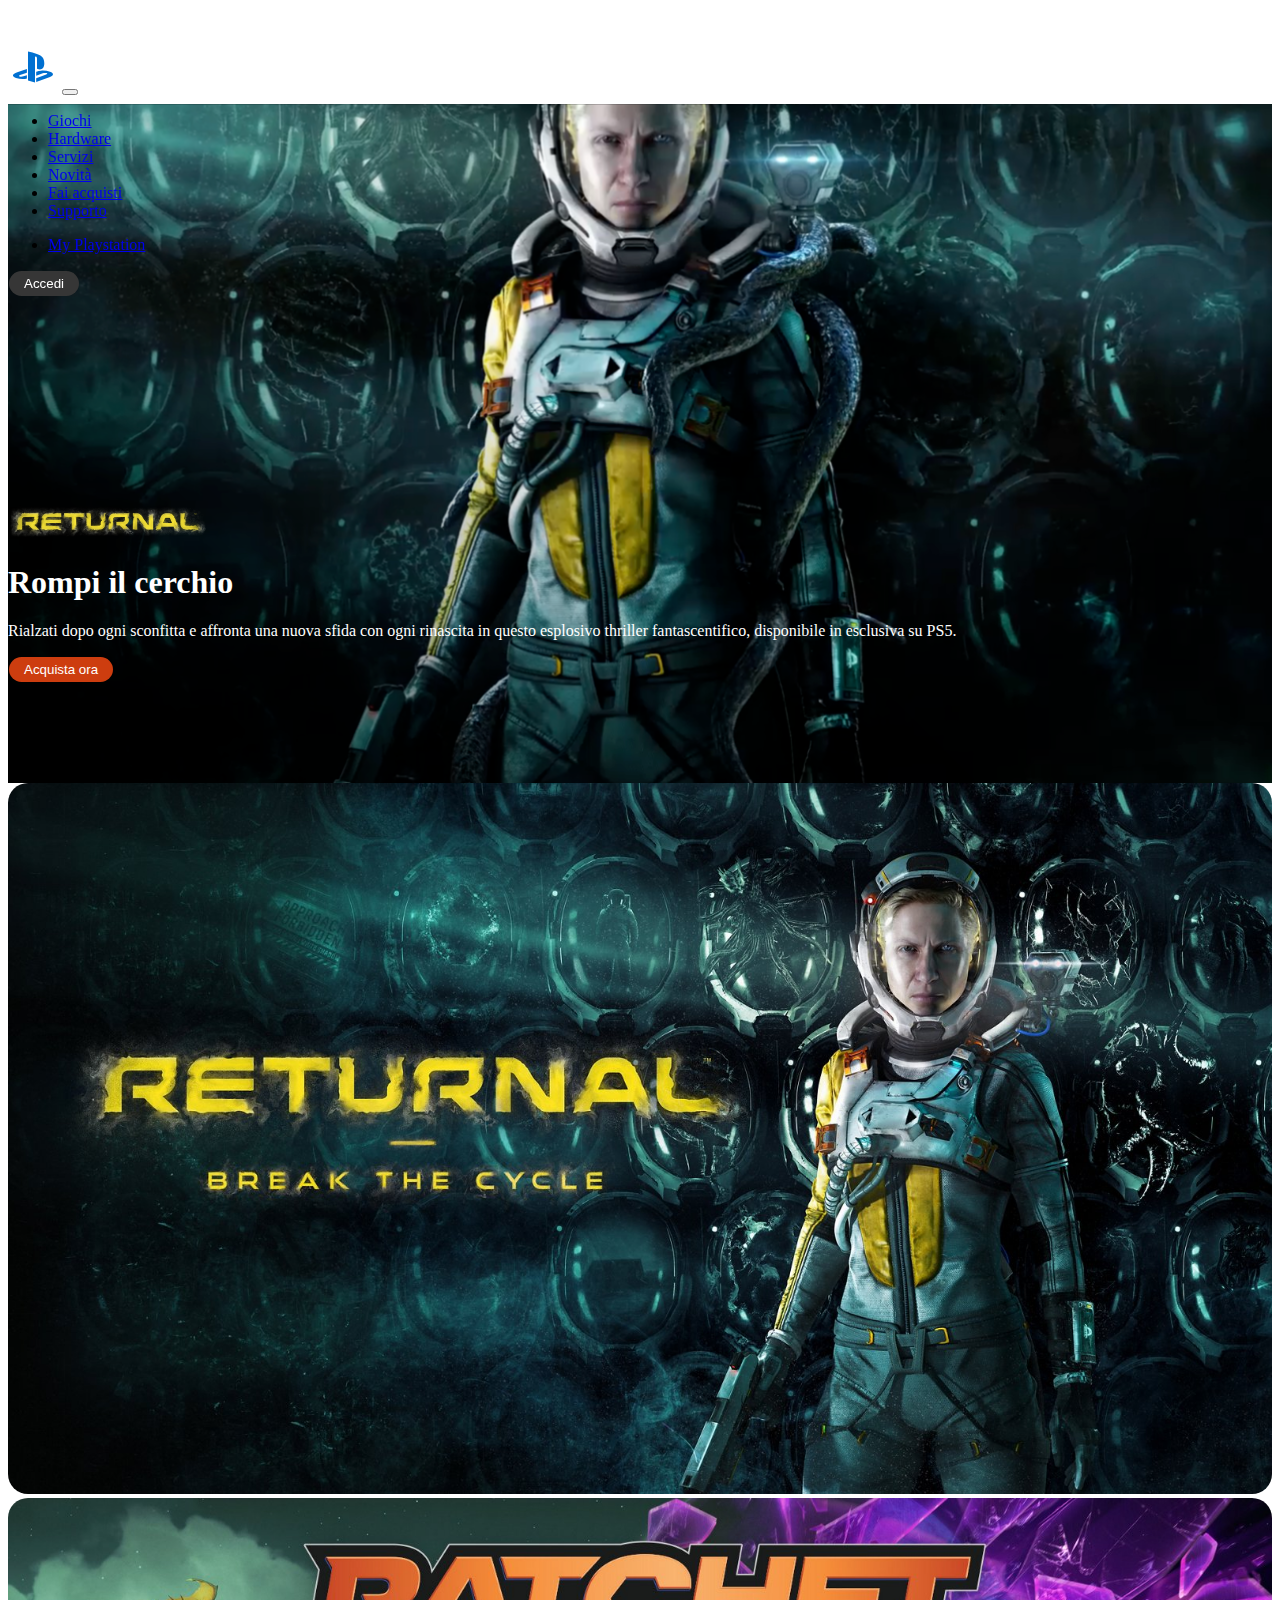
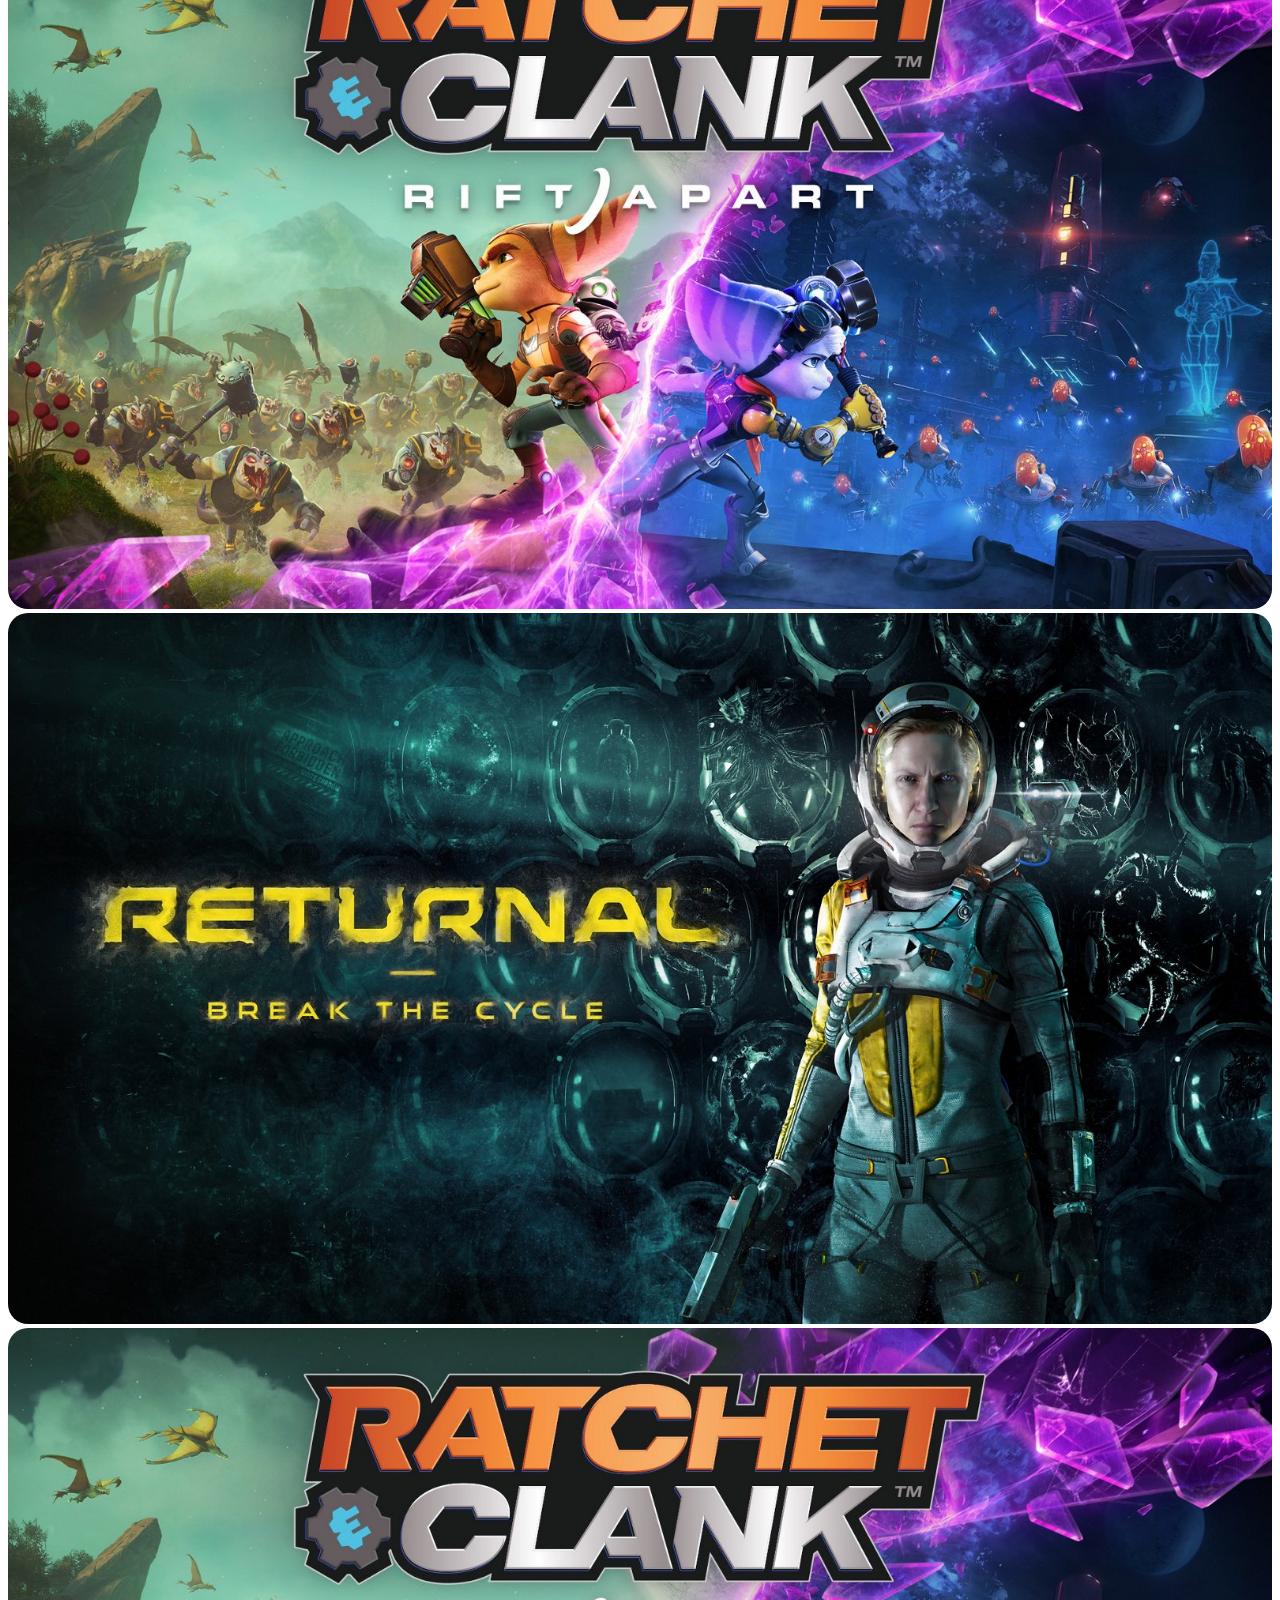
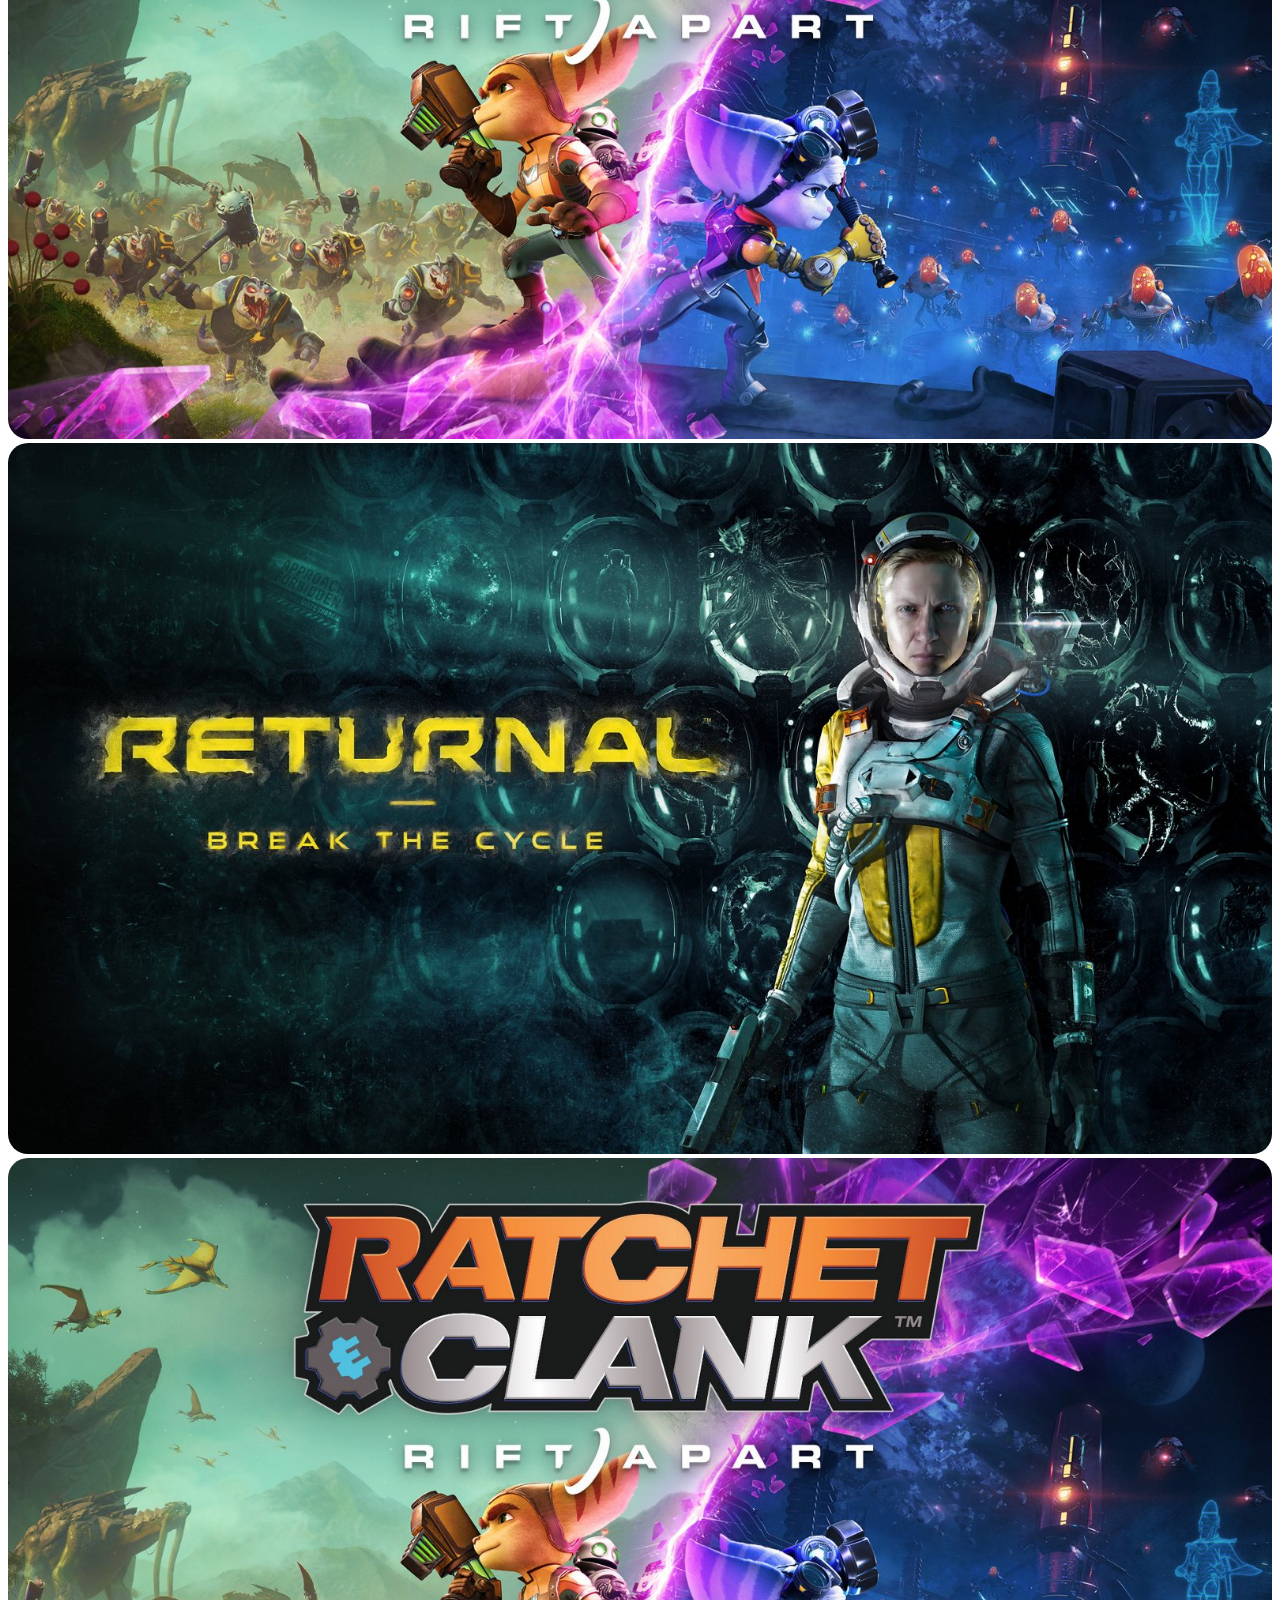
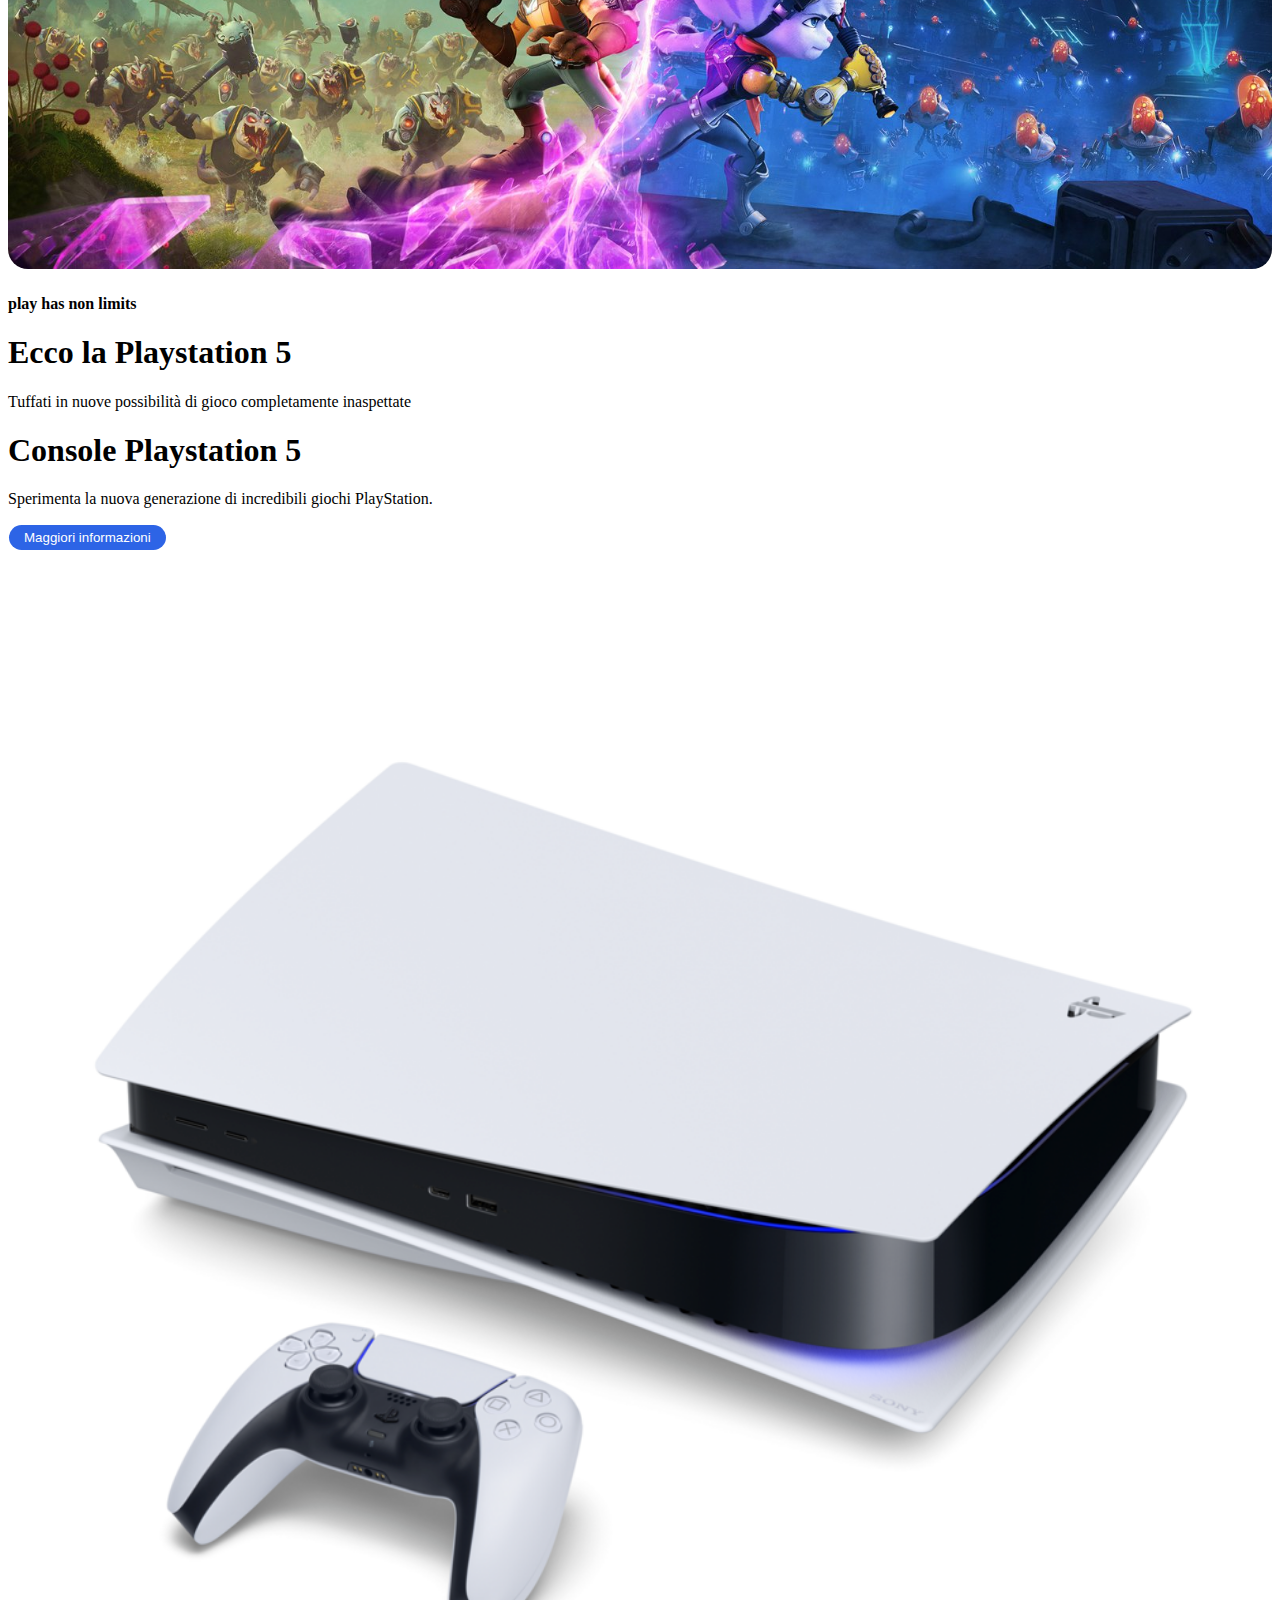
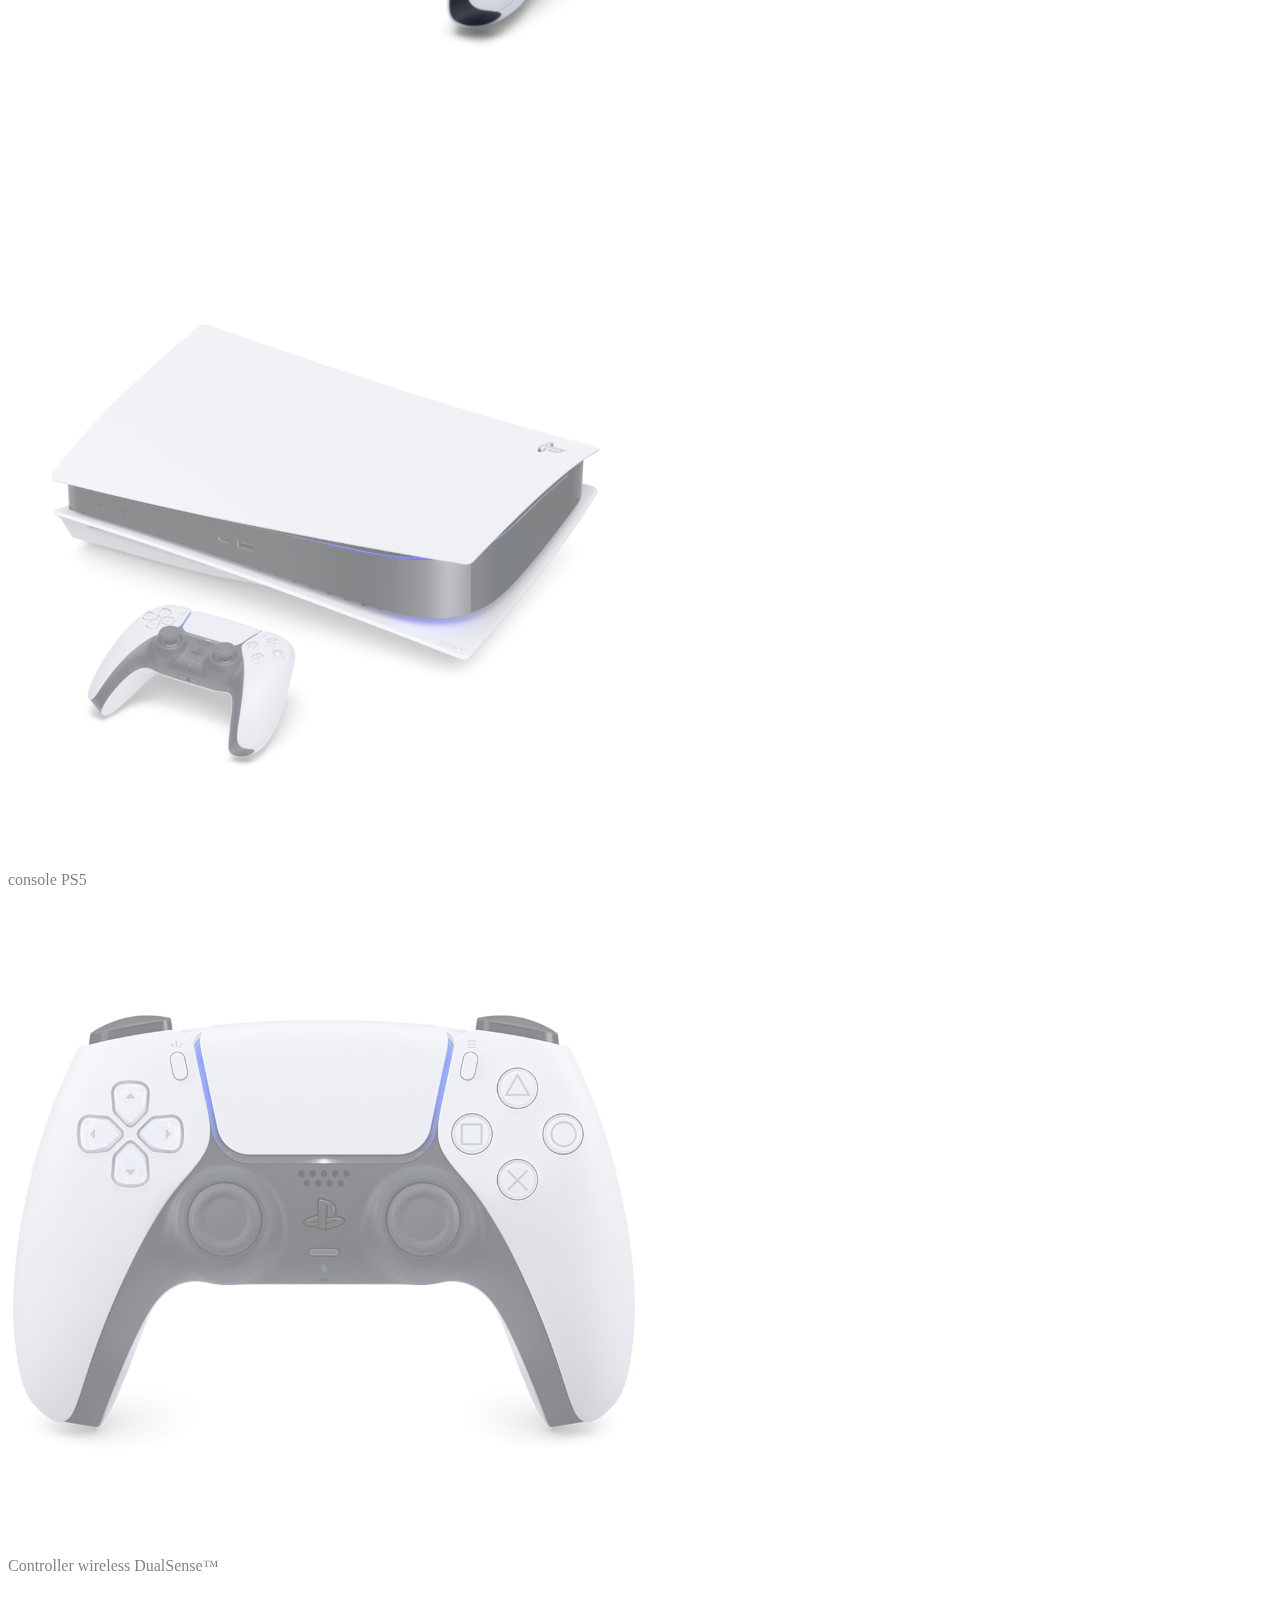
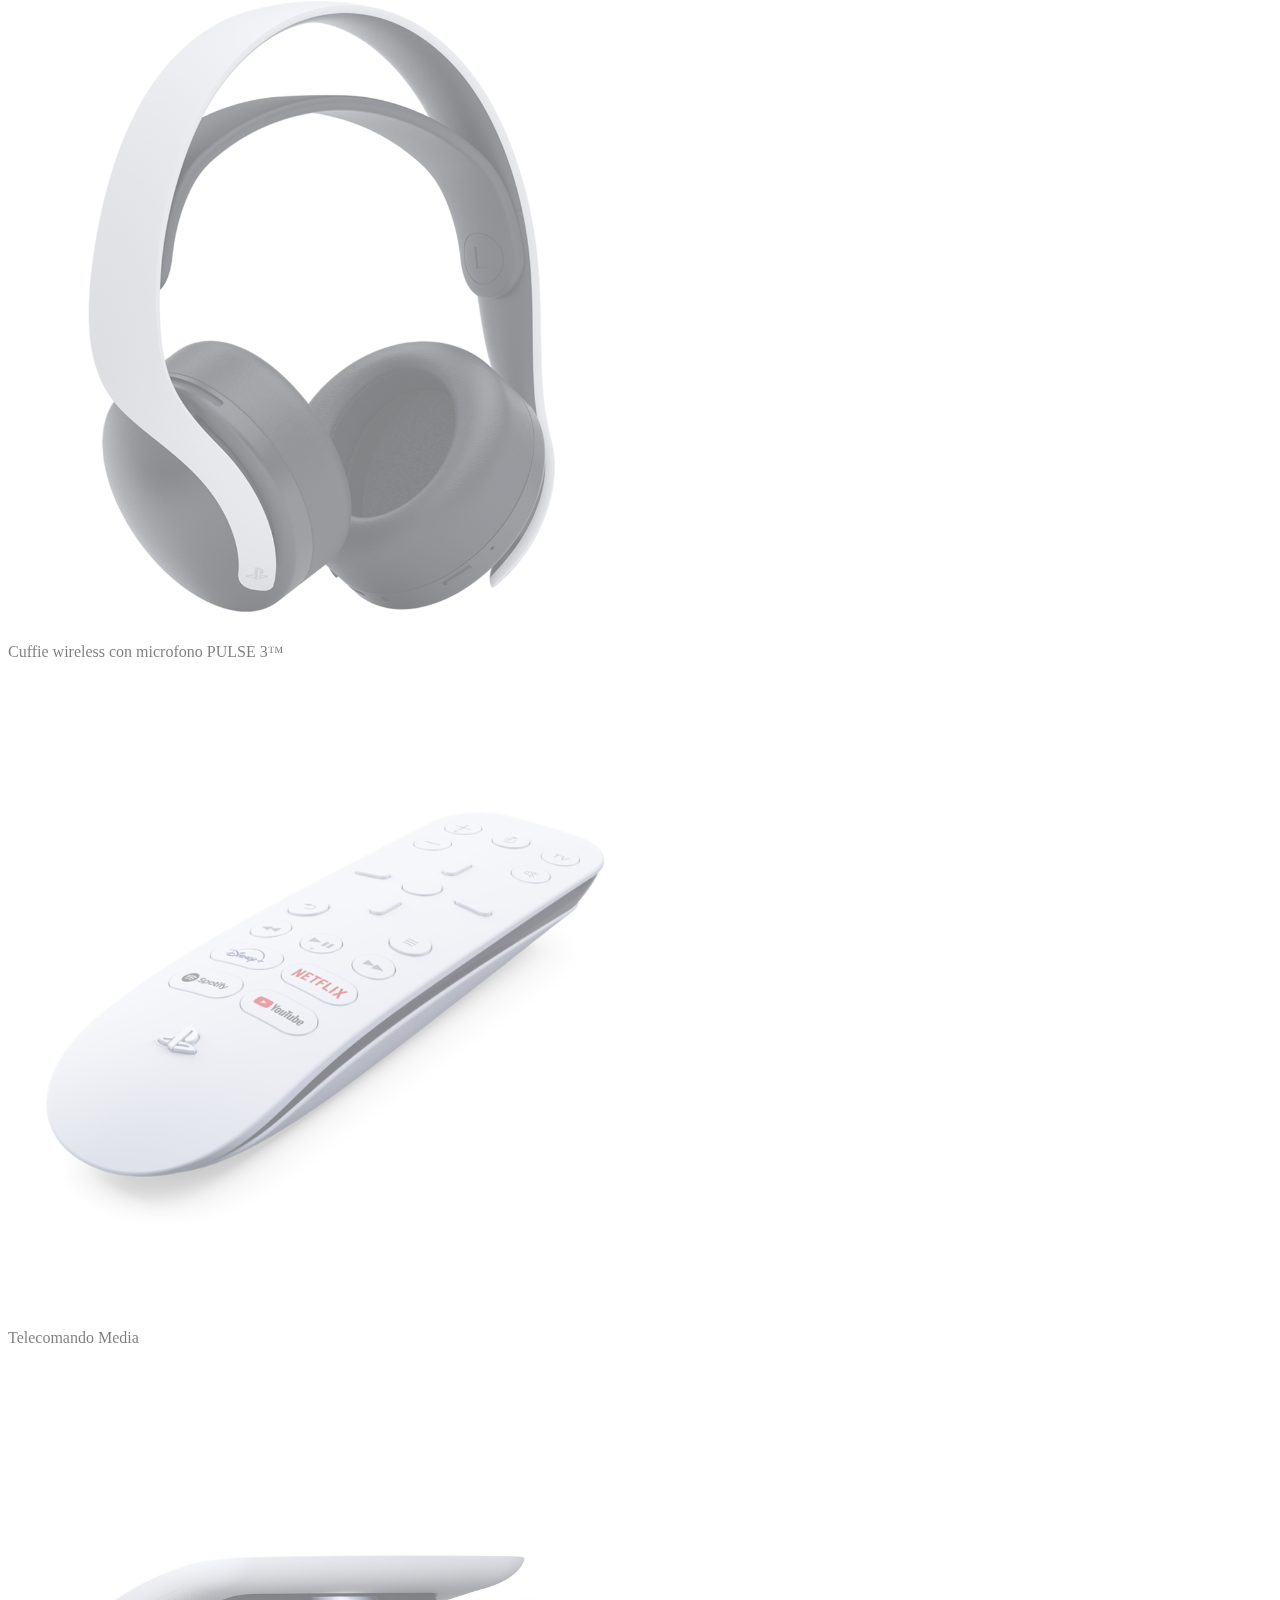
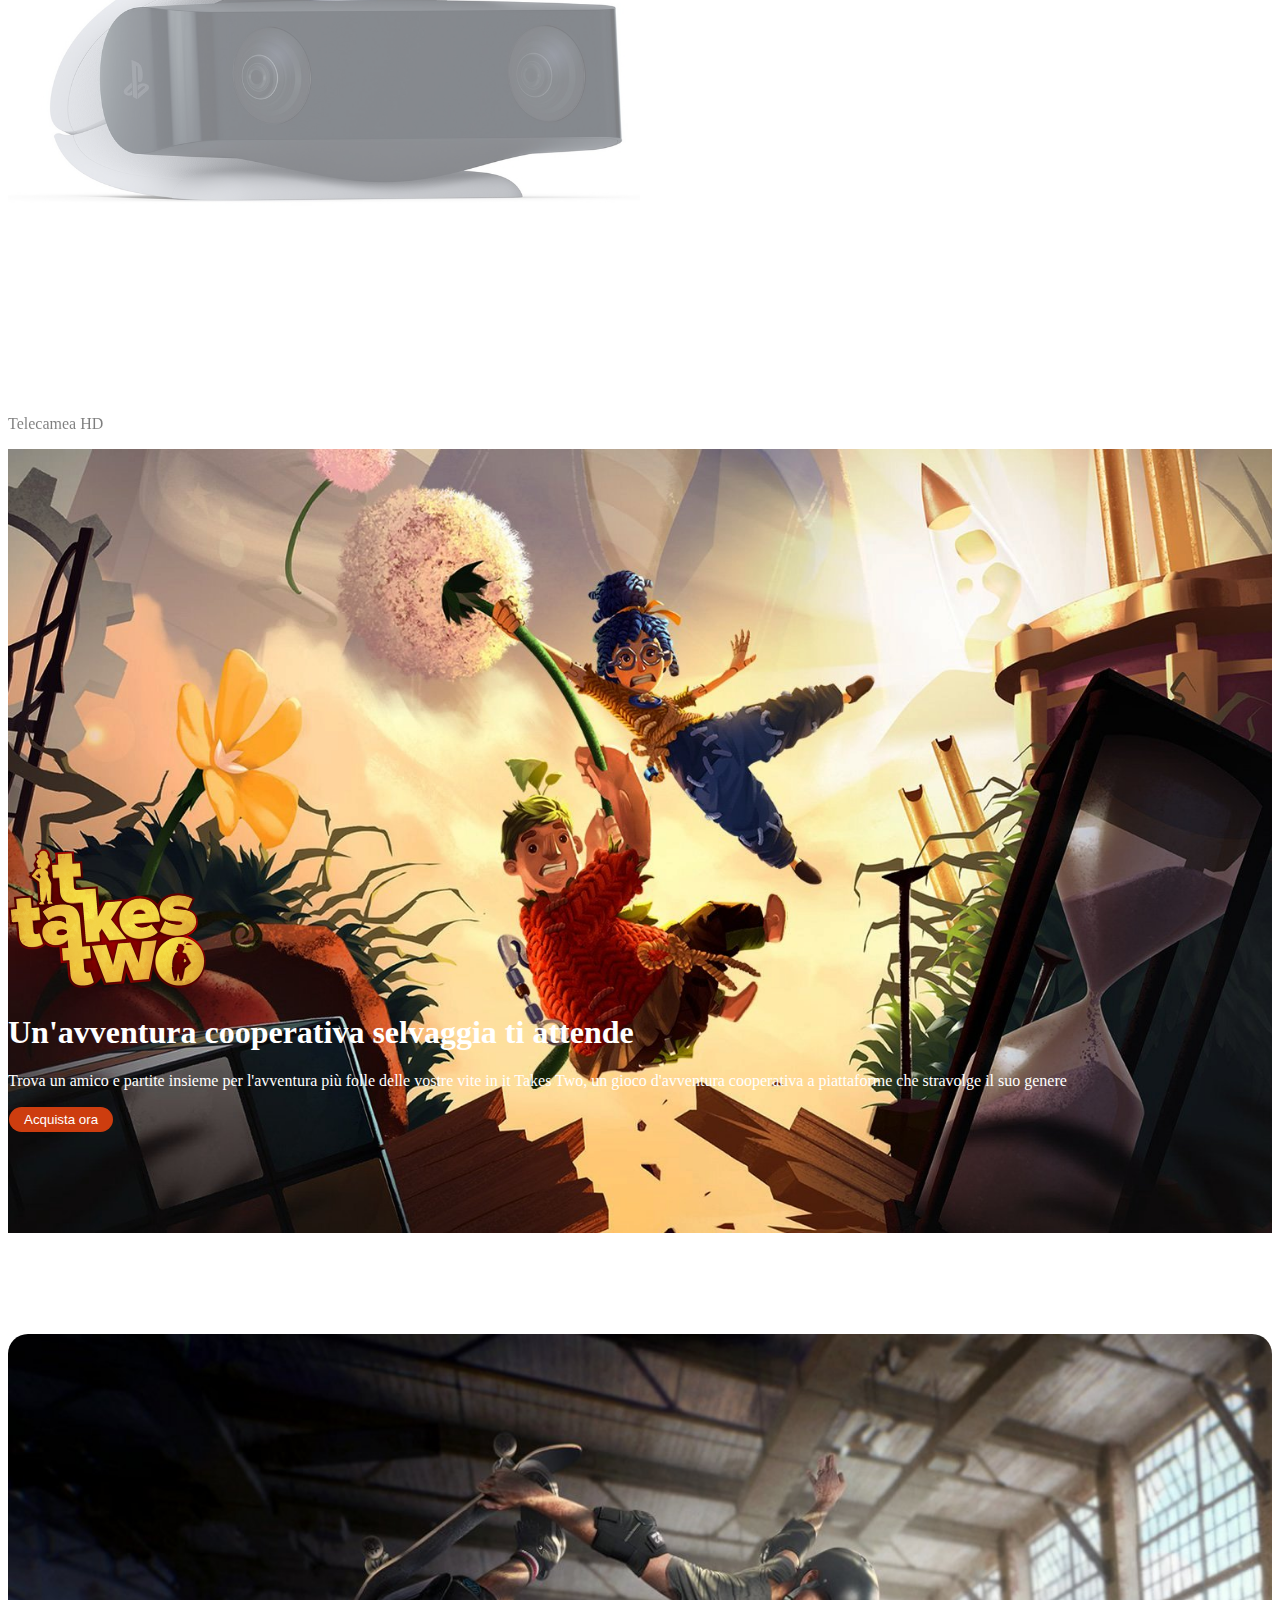
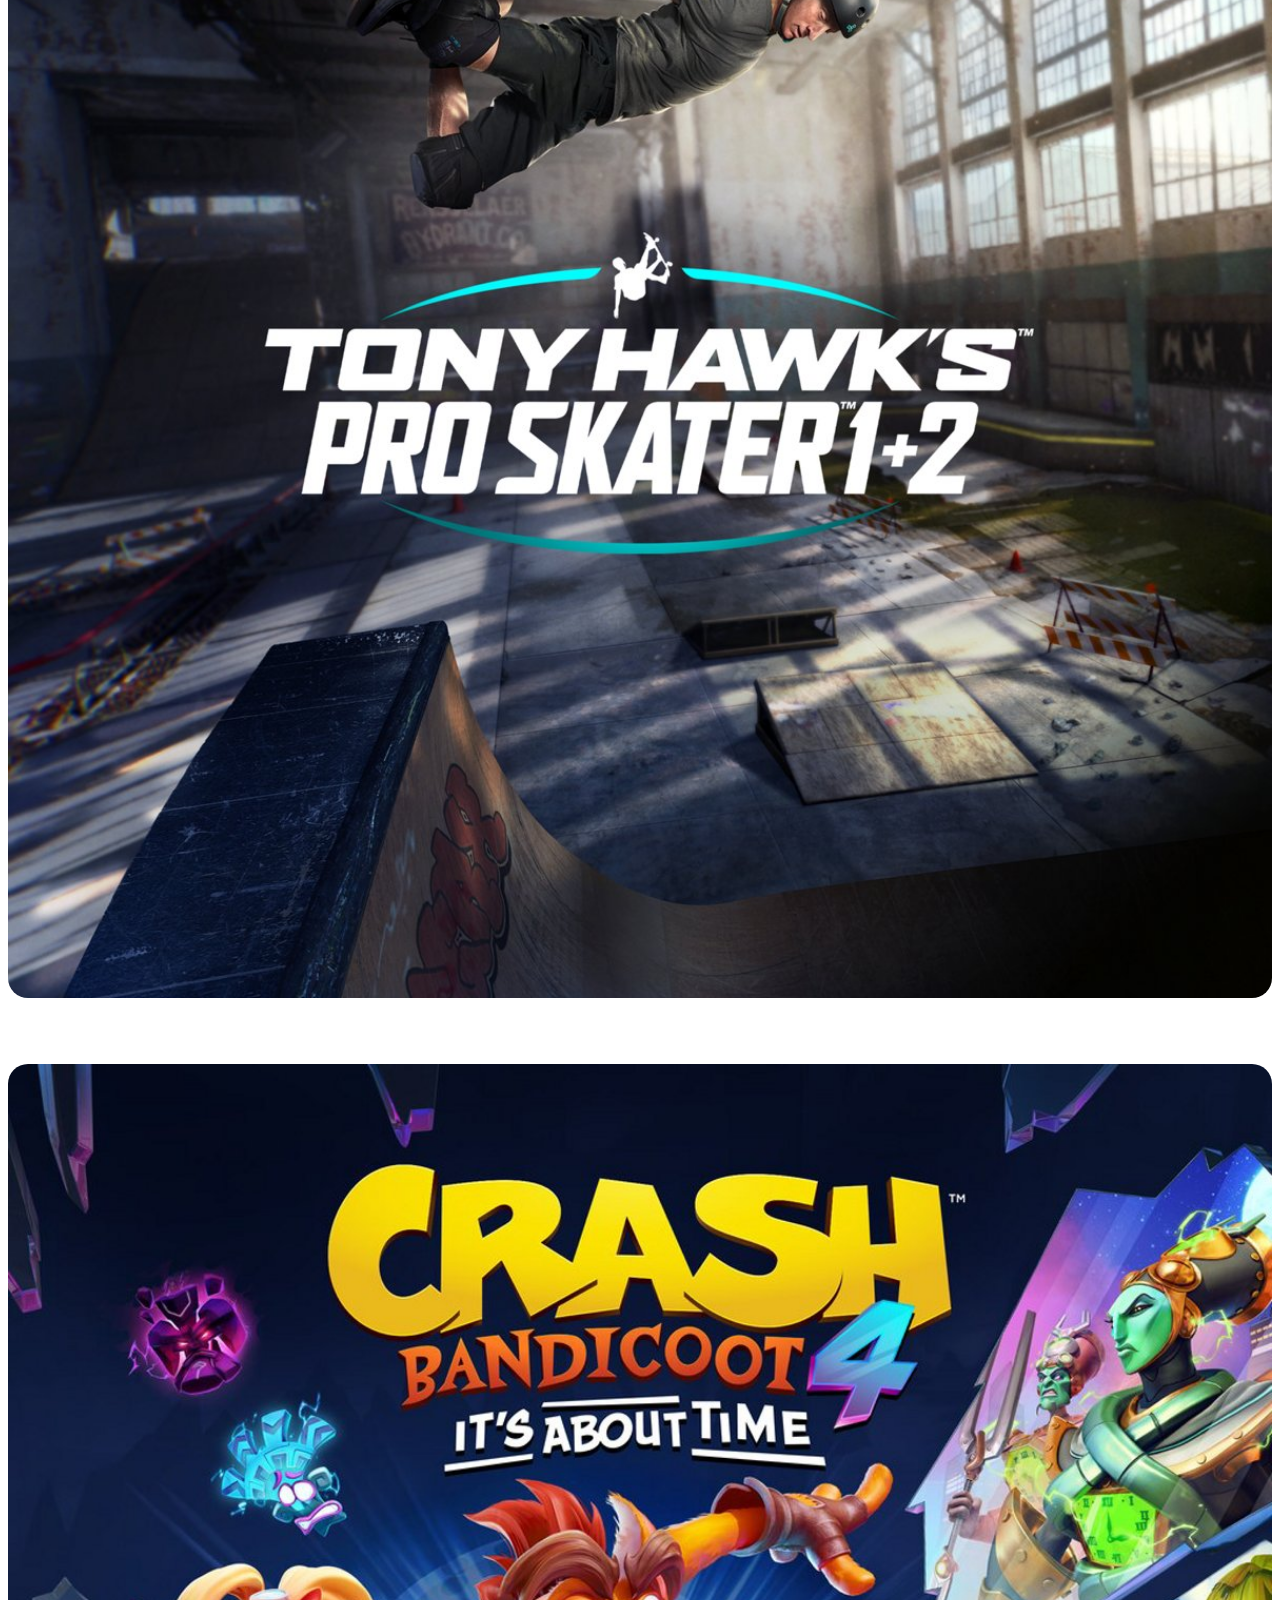
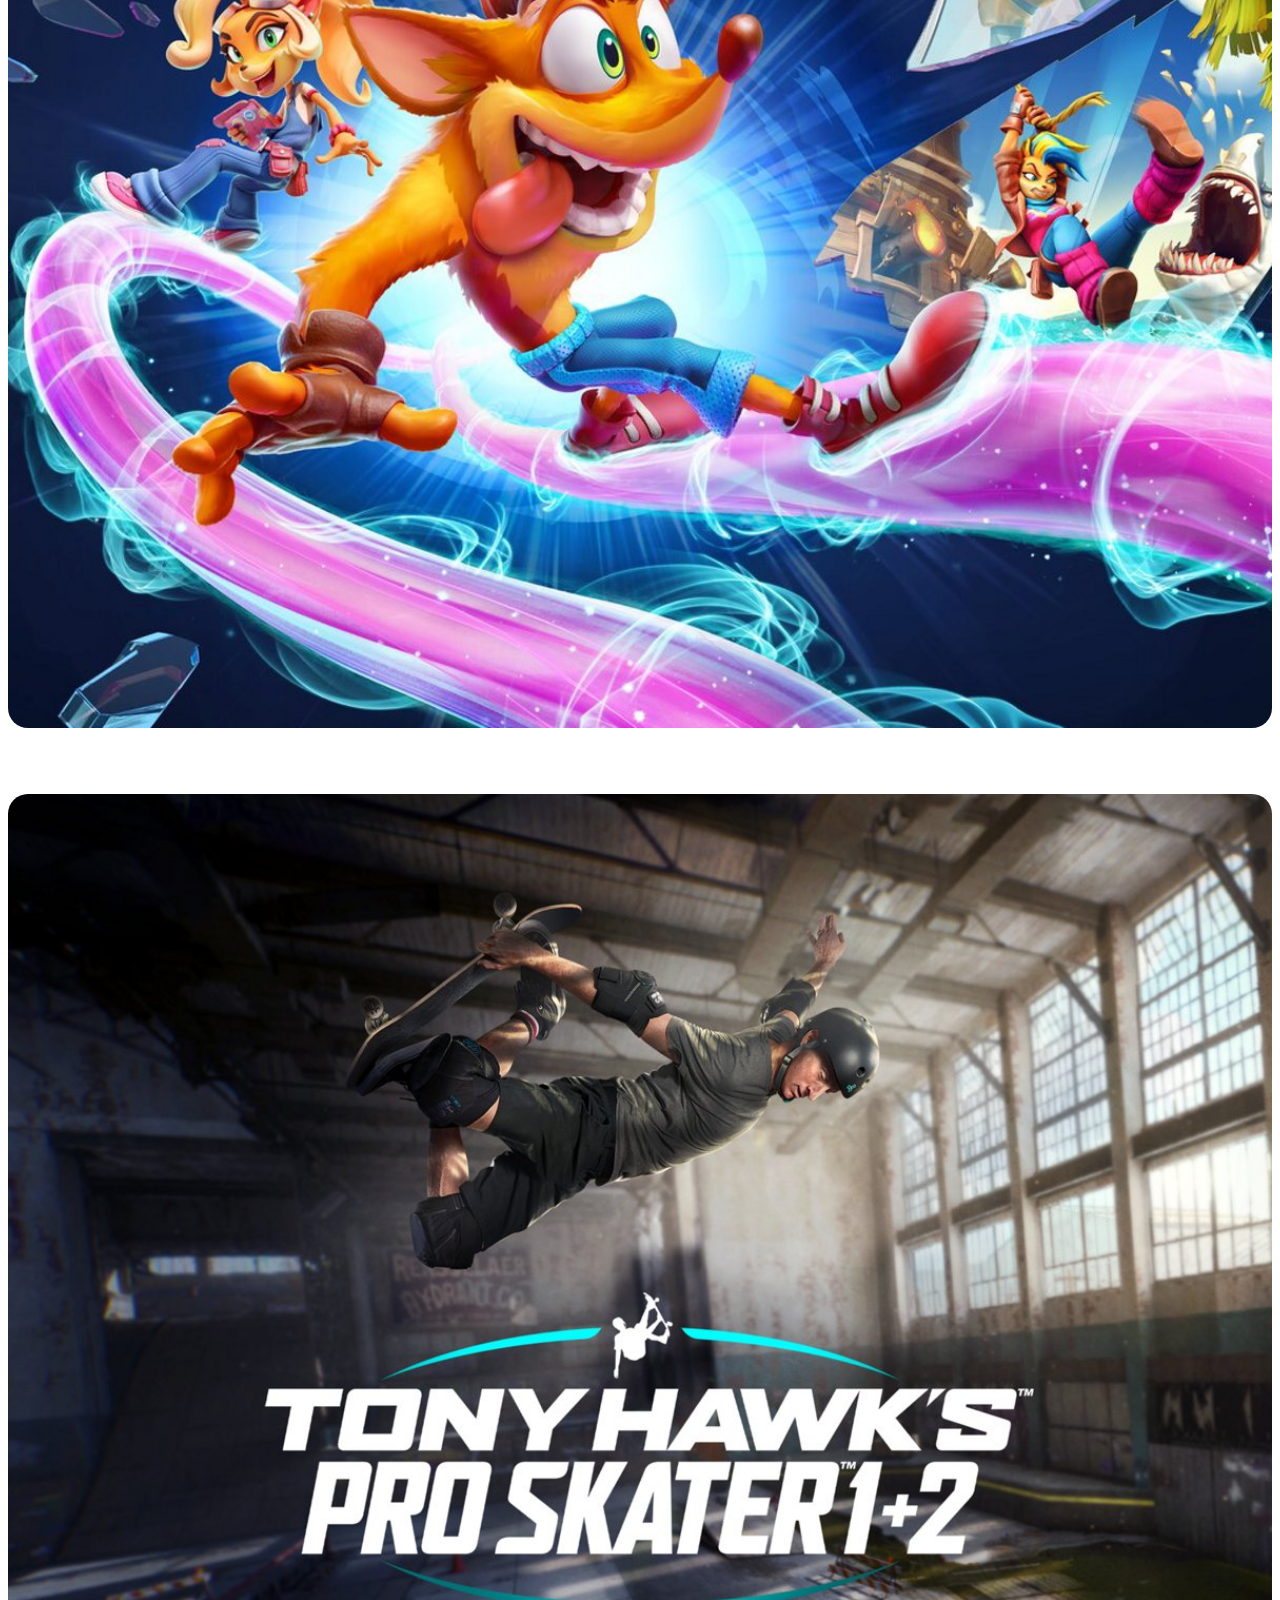
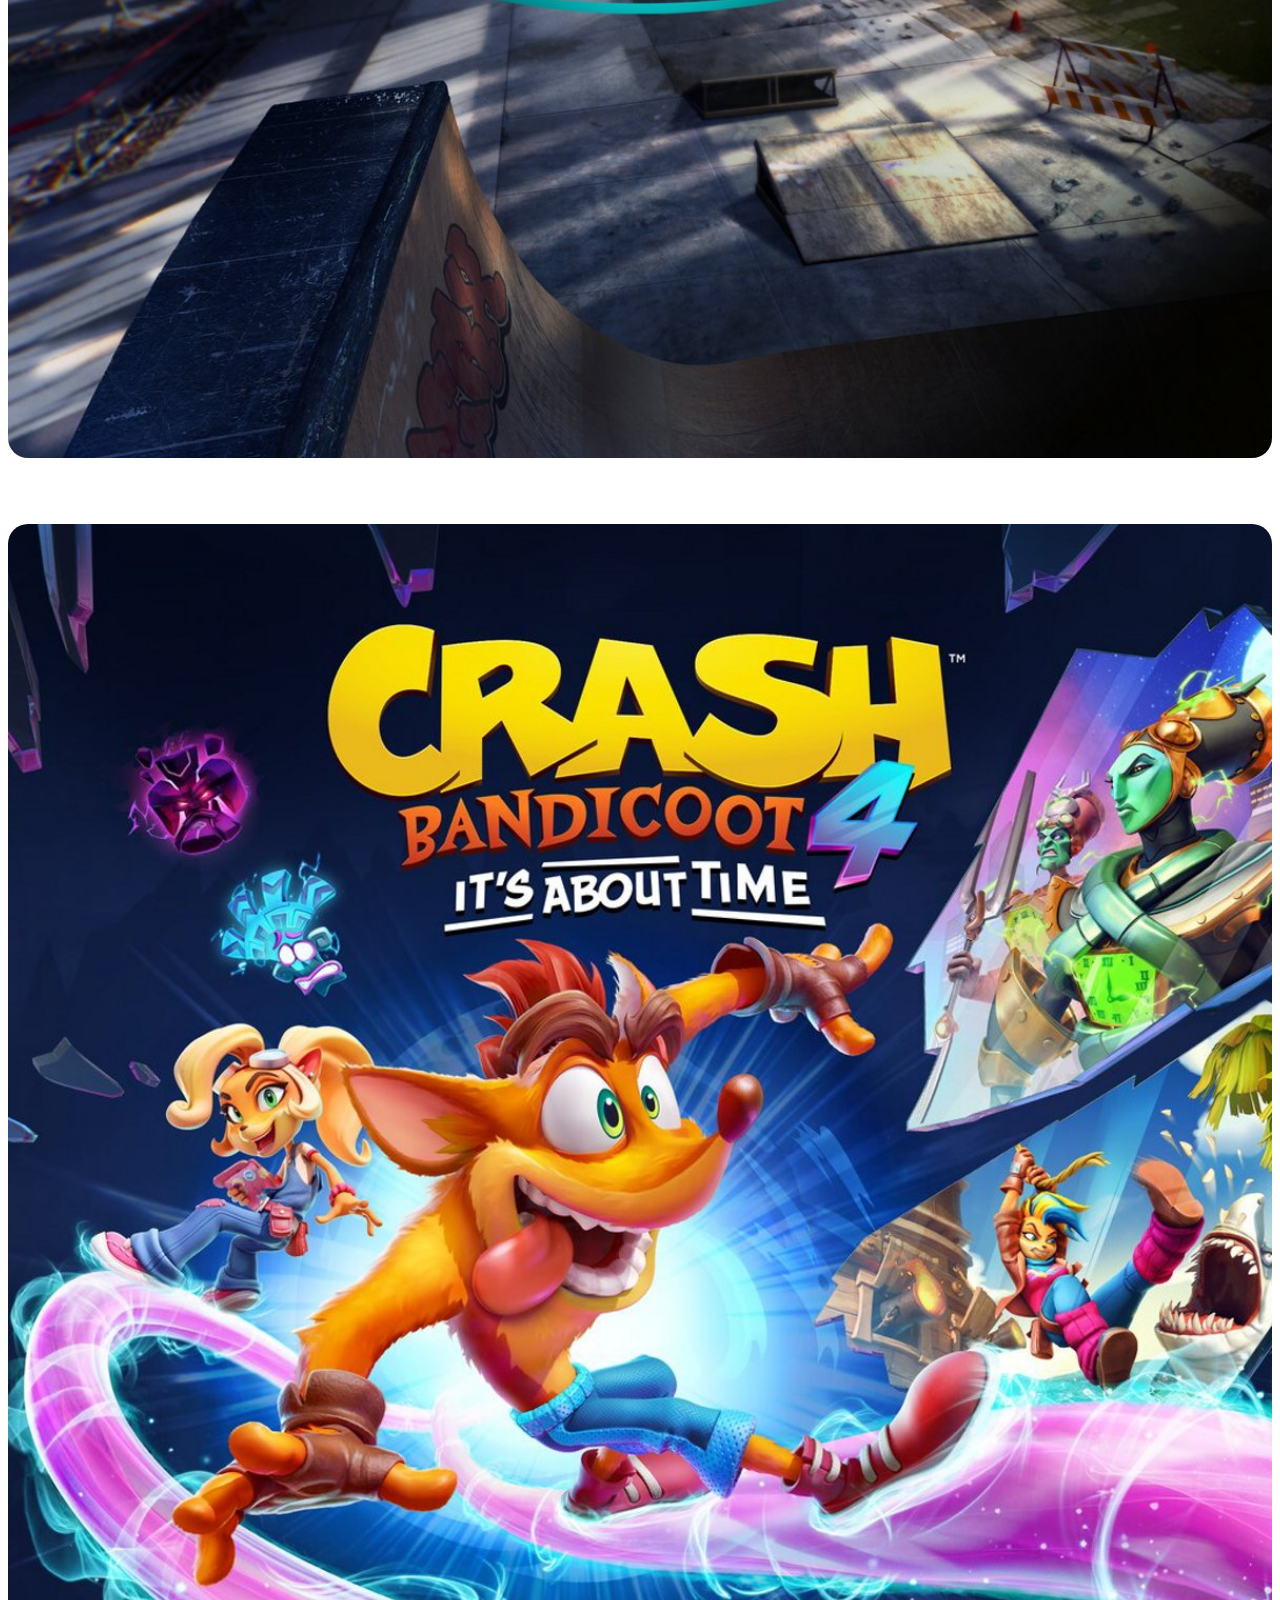
==== index.html @ 9b813a6a "add effect css" ====
<!DOCTYPE html>
<html lang="en">

    <head>
        <meta charset="UTF-8">
        <meta http-equiv="X-UA-Compatible" content="IE=edge">
        <meta name="viewport" content="width=device-width, initial-scale=1.0">
        <!-- font-awesome  -->
        <link rel="stylesheet" href="https://cdnjs.cloudflare.com/ajax/libs/font-awesome/6.1.1/css/all.min.css"
            integrity="sha512-KfkfwYDsLkIlwQp6LFnl8zNdLGxu9YAA1QvwINks4PhcElQSvqcyVLLD9aMhXd13uQjoXtEKNosOWaZqXgel0g=="
            crossorigin="anonymous" referrerpolicy="no-referrer" />
        <!-- /font-awesome  -->
        <!-- bootstrap  -->
        <link href="https://cdn.jsdelivr.net/npm/bootstrap@5.1.3/dist/css/bootstrap.min.css" rel="stylesheet"
            integrity="sha384-1BmE4kWBq78iYhFldvKuhfTAU6auU8tT94WrHftjDbrCEXSU1oBoqyl2QvZ6jIW3" crossorigin="anonymous">
        <!-- /bootstrap  -->

        <!-- file css  -->
        <link rel="stylesheet" href="css/style.css">
        <!-- /file css  -->
        <title>Playstation</title>

    </head>

    <body>

        <!-- intestazione pagina  -->
        <header>
            <div class="header-top bg-black">
                <img src="img/sony_logo.svg" alt="sony_logo">
            </div>
            <div class="header-bottom bg-white">
                <nav class="navbar navbar-expand-lg navbar-light ">
                    <div class="container-fluid">
                        <img src="img/play_logo.svg" alt="">
                        <button class="navbar-toggler" type="button" data-bs-toggle="collapse"
                            data-bs-target="#navbarSupportedContent" aria-controls="navbarSupportedContent"
                            aria-expanded="false" aria-label="Toggle navigation">
                            <span class="navbar-toggler-icon"></span>
                        </button>
                        <div class="collapse navbar-collapse" id="navbarSupportedContent">
                            <ul class="navbar-nav me-auto my-2 my-lg-0 navbar-nav-scroll "
                                style="--bs-scroll-height: 100px;">
                                <li class="nav-item dropdown px-2">
                                    <a class="nav-link dropdown-toggle text-black" href="#" id="navbarScrollingDropdown"
                                        role="button" data-bs-toggle="dropdown" aria-expanded="false">
                                        Giochi
                                    </a>
                                </li>
                                <li class="nav-item dropdown px-2 ">
                                    <a class="nav-link dropdown-toggle text-black " href="#"
                                        id="navbarScrollingDropdown" role="button" data-bs-toggle="dropdown"
                                        aria-expanded="false">
                                        Hardware
                                    </a>
                                </li>
                                <li class="nav-item dropdown px-2">
                                    <a class="nav-link dropdown-toggle text-black" href="#" id="navbarScrollingDropdown"
                                        role="button" data-bs-toggle="dropdown" aria-expanded="false">
                                        Servizi
                                    </a>
                                </li>
                                <li class="nav-item dropdown px-2">
                                    <a class="nav-link dropdown-toggle text-black" href="#" id="navbarScrollingDropdown"
                                        role="button" data-bs-toggle="dropdown" aria-expanded="false">
                                        Novità
                                    </a>
                                </li>
                                <li class="nav-item dropdown px-2">
                                    <a class="nav-link dropdown-toggle text-black" href="#" id="navbarScrollingDropdown"
                                        role="button" data-bs-toggle="dropdown" aria-expanded="false">
                                        Fai acquisti
                                    </a>
                                </li>
                                <li class="nav-item dropdown px-2">
                                    <a class="nav-link dropdown-toggle text-black" href="#" id="navbarScrollingDropdown"
                                        role="button" data-bs-toggle="dropdown" aria-expanded="false">
                                        Supporto
                                    </a>
                                </li>
                            </ul>
                            <div class="d-flex align-items-center gap-3">
                                <ul class="navbar-nav me-auto my-2 my-lg-0 navbar-nav-scroll"
                                    style="--bs-scroll-height: 100px;">
                                    <li class="nav-item dropdown">
                                        <a class="nav-link dropdown-toggle text-black" href="#"
                                            id="navbarScrollingDropdown" role="button" data-bs-toggle="dropdown"
                                            aria-expanded="false">
                                            My Playstation
                                        </a>
                                    </li>
                                </ul>
                                <div class="box_button border_gray">
                                    <button class="btn_custom btn_bckground_grey " type="submit">Accedi</button>
                                </div>

                                <i class="fa-solid fa-magnifying-glass mx-2"></i>
                            </div>
                        </div>
                    </div>
                </nav>
            </div>
        </header>
        <!-- /intestazione pagina  -->

        <!-- corpo pagina   -->
        <main>
            <!-- sezione hero  -->
            <section class="hero">
                <div class="box-hero  bkg_hero_img">
                    <div class="container-fluid ">
                        <div class="row">
                            <div class="col-lg-4 col mx-4 py_banner">
                                <img class="returnal " src="img/returnal-hero-banner-logo.png" alt="">
                                <h1 class="fw-bold py-3">Rompi il cerchio</h1>
                                <p class="fw-bold small py-2">Rialzati dopo ogni sconfitta e affronta una nuova sfida
                                    con ogni
                                    rinascita in questo
                                    esplosivo thriller fantascentifico, disponibile in esclusiva su PS5.</p>
                                <div class="box_button border_red">
                                    <button class="btn_custom btn_bckground_red py">Acquista ora</button>
                                </div>
                            </div>

                        </div>
                    </div>
                </div>

                <div class="box_game py-4">
                    <div class="container">
                        <div class="row">
                            <div class="col-lg-2 col-md-4 col-sm-4 col-6">
                                <div class="img_box_game py-2">
                                    <img class="game" src="img/returnal-listing-thumb-01-ps5.jpg" alt="">
                                </div>
                            </div>

                            <div class="col-lg-2 col-md-4 col-sm-4 col-6 py-2">
                                <div class="img_box_game">
                                    <img class="game " src="img/ratchet-and-clank-rift-apart-keyart.jpg" alt="">
                                </div>
                            </div>

                            <div class="col-lg-2 col-md-4 col-sm-4 col-6 py-2 ">
                                <div class="img_box_game">
                                    <img class="game" src="img/returnal-listing-thumb-01-ps5.jpg" alt="">
                                </div>
                            </div>

                            <div class="col-lg-2 col-md-4 col-sm-4 col-6 py-2">
                                <div class="img_box_game">
                                    <img class="game" src="img/ratchet-and-clank-rift-apart-keyart.jpg" alt="">
                                </div>
                            </div>
                            <div class="col-lg-2 col-md-4 col-sm-4 col-6 py-2">
                                <div class="img_box_game">
                                    <img class="game" src="img/returnal-listing-thumb-01-ps5.jpg" alt="">
                                </div>
                            </div>

                            <div class="col-lg-2 col-md-4 col-sm-4 col-6 py-2">
                                <div class="img_box_game">
                                    <img class="game" src="img/ratchet-and-clank-rift-apart-keyart.jpg" alt="">
                                </div>
                            </div>

                        </div>

                    </div>
                </div>
            </section>
            <!-- /sezione hero  -->

            <!-- sezione playstation 5  -->
            <section class="play-5 py-4">

                <div class="container-fluid">
                    <div class="row">
                        <div class="col text-center">
                            <h4 class="text-uppercase small text-info fw-bold ">play has non limits</h4>
                            <h1>Ecco la Playstation 5</h1>
                            <p class="py-3 text-secondary">Tuffati in nuove possibilità di gioco completamente
                                inaspettate</p>
                        </div>
                    </div>

                    <div class="row align-items-center">
                        <div class="col-md-4 ">
                            <h1>Console Playstation 5</h1>
                            <p class="py-3 text-secondary">
                                Sperimenta la nuova generazione di incredibili giochi PlayStation.
                            </p>
                            <div class="box_button border_blue">
                                <button class="btn_custom btn_bckground_blue">Maggiori informazioni</button>
                            </div>

                        </div>
                        <div class="col-md-8">
                            <img class="play_5" src="img/playstation-5-thumb.png" alt="">
                        </div>
                    </div>

                    <div class="row">
                        <div class="col-4 col-sm-4 col-md">
                            <div class="play_5_thumb_box text-center py-2">
                                <img class="play_5_thumb " src="img/playstation-5-thumb.png" alt="">
                                <p>console PS5</p>
                            </div>

                        </div>
                        <div class="col-4 col-sm-4 col-md">
                            <div class="play_5_thumb_box text-center py-2">
                                <img class="play_5_thumb " src="img/joypad-thumb.png" alt="">
                                <p>Controller wireless DualSense™</p>
                            </div>

                        </div>
                        <div class="col-4 col-sm-4 col-md">
                            <div class="play_5_thumb_box text-center py-2">
                                <img class="play_5_thumb " src="img/headset-thumb.png" alt="">
                                <p>Cuffie wireless con microfono PULSE 3™</p>
                            </div>

                        </div>
                        <div class="col-4 col-sm-4 col-md">
                            <div class="play_5_thumb_box text-center py-2">
                                <img class="play_5_thumb" src="img/remote-thumb.png" alt="">
                                <p>Telecomando Media</p>
                            </div>

                        </div>
                        <div class="col-4 col-sm-4 col-md">
                            <div class="play_5_thumb_box text-center py-2">
                                <img class="play_5_thumb " src="img/camera-thumb.jpg" alt="">

                                <p>Telecamea HD</p>
                            </div>


                        </div>


                    </div>
                </div>
            </section>
            <!-- /sezione playstation 5  -->

            <!-- sezione banner  -->
            <section class="banner_takes_two py-4">
                <div class="box-hero  bkg_takes_two_img">
                    <div class="container-fluid ">
                        <div class="row">
                            <div class="col-lg-6 col mx-4 py_banner ">
                                <img class="takes_two " src="img/it-takes-two-logo.png" alt="">
                                <h1 class="fw-bold ">Un'avventura cooperativa selvaggia ti attende</h1>
                                <p class="fw-bold small py-2">
                                    Trova un amico e partite insieme per l'avventura più folle delle vostre vite in it
                                    Takes Two, un gioco d'avventura cooperativa a piattaforme che stravolge il suo
                                    genere
                                </p>
                                <div class="box_button border_red">
                                    <button class="btn_custom btn_bckground_red py">Acquista ora</button>
                                </div>
                            </div>
                        </div>
                    </div>
                </div>

                <div class="box_game py-4 bg-dark">
                    <div class="container ">
                        <h2 class="fs-3 fw-bold">Nuove uscite</h2>
                        <p class="fw-bold">Giochi incredibili per PS4 e PS5 disponibili ora</p>
                        <div class="row ">
                            <div class="col-lg-2 col-md-4 col-sm-4 col-6">
                                <div class="img_box_game">
                                    <img class="game" src="img/tony-hawks-pro-skater-1-2-store-art.jpg" alt="">
                                    <h6>Tony Hawk's™ Pro Skater™ 1 + 2 </h6>
                                </div>
                            </div>

                            <div class="col-lg-2 col-md-4 col-sm-4 col-6">
                                <div class="img_box_game">
                                    <img class="game " src="img/crash-bandicoot-4-its-about-time-store-art.jpg" alt="">
                                    <h6>Crash Bandicoot 4:It's About Time</h6>
                                </div>
                            </div>
                            <div class="col-lg-2 col-md-4 col-sm-4 col-6">
                                <div class="img_box_game">
                                    <img class="game" src="img/tony-hawks-pro-skater-1-2-store-art.jpg" alt="">
                                    <h6>Tony Hawk's™ Pro Skater™ 1 + 2 </h6>
                                </div>
                            </div>

                            <div class="col-lg-2 col-md-4 col-sm-4 col-6">
                                <div class="img_box_game">
                                    <img class="game " src="img/crash-bandicoot-4-its-about-time-store-art.jpg" alt="">
                                    <h6>Crash Bandicoot 4:It's About Time</h6>
                                </div>
                            </div>
                            <div class="col-lg-2 col-md-4 col-sm-4 col-6">
                                <div class="img_box_game">
                                    <img class="game" src="img/tony-hawks-pro-skater-1-2-store-art.jpg" alt="">
                                    <h6>Tony Hawk's™ Pro Skater™ 1 + 2 </h6>
                                </div>
                            </div>

                            <div class="col-lg-2 col-md-4 col-sm-4 col-6">
                                <div class="img_box_game">
                                    <img class="game " src="img/crash-bandicoot-4-its-about-time-store-art.jpg" alt="">
                                    <h6>Crash Bandicoot 4:It's About Time</h6>
                                </div>
                            </div>
                            <div class="col-lg-2 col-md-4 col-sm-4 col-6">
                                <div class="img_box_game">
                                    <img class="game" src="img/tony-hawks-pro-skater-1-2-store-art.jpg" alt="">
                                    <h6>Tony Hawk's™ Pro Skater™ 1 + 2 </h6>
                                </div>
                            </div>

                            <div class="col-lg-2 col-md-4 col-sm-4 col-6">
                                <div class="img_box_game">
                                    <img class="game " src="img/crash-bandicoot-4-its-about-time-store-art.jpg" alt="">
                                    <h6>Crash Bandicoot 4:It's About Time</h6>
                                </div>
                            </div>
                            <div class="col-lg-2 col-md-4 col-sm-4 col-6">
                                <div class="img_box_game">
                                    <img class="game" src="img/tony-hawks-pro-skater-1-2-store-art.jpg" alt="">
                                    <h6>Tony Hawk's™ Pro Skater™ 1 + 2 </h6>
                                </div>
                            </div>

                            <div class="col-lg-2 col-md-4 col-sm-4 col-6">
                                <div class="img_box_game">
                                    <img class="game " src="img/crash-bandicoot-4-its-about-time-store-art.jpg" alt="">
                                    <h6>Crash Bandicoot 4:It's About Time</h6>
                                </div>
                            </div>
                            <div class="col-lg-2 col-md-4 col-sm-4 col-6">
                                <div class="img_box_game">
                                    <img class="game" src="img/tony-hawks-pro-skater-1-2-store-art.jpg" alt="">
                                    <h6>Tony Hawk's™ Pro Skater™ 1 + 2 </h6>
                                </div>
                            </div>

                            <div class="col-lg-2 col-md-4 col-sm-4 col-6">
                                <div class="img_box_game">
                                    <img class="game " src="img/crash-bandicoot-4-its-about-time-store-art.jpg" alt="">
                                    <h6>Crash Bandicoot 4:It's About Time</h6>
                                </div>
                            </div>
                        </div>
                    </div>
                </div>
            </section>
            <!-- /sezione banner  -->

            <!-- sezione playstation 4 -->
            <section class="section_play_4 py-4">
                <div class="container-fluid">
                    <div class="row ">
                        <div class="col text-center">
                            <h1>Esplora Playstation® 4</h1>
                            <p class="py-3 text-secondary">
                                Giochi incredibili e intrattenimento senza fine. <br>
                                non c è mai stato un momento migliore per giocare sulla tua PS4.
                            </p>
                        </div>
                    </div>

                    <div class="row">
                        <div class="col-12 col-md-4 ">
                            <img class="play_4" src="img/ps4-slim-homepage-image-block.jpg" alt="">
                            <h2>Playstation 4</h2>
                            <p class="text-secondary">Giochi incredibili live su PS4, con 1 TB di spazio di
                                archiviazione</p>
                            <div class="box_button border_blue">
                                <button class="btn_custom btn_bckground_blue">Scopri di più</button>
                            </div>

                        </div>
                        <div class="col-12 col-md-4 ">
                            <img class="play_4" src="img/double11-202010-tw-psvr.jpg" alt="">
                            <h2>Playstation VR</h2>
                            <p class="text-secondary">
                                Oltre 500 titoli ed esperienze di gioco. Scoprili tutti.
                            </p>
                            <div class="box_button border_blue">
                                <button class="btn_custom btn_bckground_blue">Scopri di più</button>
                            </div>
                        </div>
                        <div class="col-12 col-md-4 ">
                            <img class="play_4" src="img/dualshock-4-listing-thumb.jpg" alt="">
                            <h2>Accessori</h2>
                            <p class="text-secondary">
                                Migliora la tua esperienza PS4 con una gamma di accessori ufficiali
                            </p>
                            <div class="box_button border_blue">
                                <button class="btn_custom btn_bckground_blue">Scopri di più</button>
                            </div>
                        </div>
                    </div>
                </div>
            </section>
            <!-- /sezione playstation 4 -->


            <!-- sezione ps plus -->
            <section class="ps_plus bk_ps_plus ">
                <div class="container-fluid ">
                    <div class="row align-items-center">
                        <div class="col-12 col-md-6 ">
                            <img class="ps_plus_logo" src="img/ps-plus-logo.png" alt="">
                            <p>Migliora la tua esperienza Playstation con l'accesso a multigiocatore online, giochi
                                mensili, sconti e altro ancora.</p>
                            <div class="box_button border_light_gray">
                                <button class="btn_custom btn_bckground_light_grey ">Esplora Playstation Plus</button>
                            </div>

                        </div>

                        <div class="col-md-6 d-none d-sm-none d-md-block">
                            <img class="ps_plus_april" src="img/ps-plus-april-monthly-games-featured-image-block.png"
                                alt="">

                        </div>
                    </div>
                </div>
            </section>
            <!-- /sezione ps plus -->


            <!-- sezione sconti -->
            <section class="sale py-4">
                <div class="container-fluid">
                    <div class="row ">
                        <div class="col text-center">
                            <h1>Nuovi sconti sul Playstation Store</h1>
                            <p class="py-3 text-secondary">
                                Sconti pazzeschi, collezioni curate e saldi stagionali su PS5,PS4 e PS VR, tutti in un
                                unico posto.
                            </p>
                        </div>
                    </div>

                    <div class="row">
                        <div class="col-12 col-md-4 ">
                            <img class="play_4 py-2" src="img/playstation-store-games-under-20-spotlight.jpg" alt="">

                        </div>
                        <div class="col-12 col-md-4 ">
                            <img class="play_4 py-2" src="img/playstation-store-golden-week-sale-spotlight.jpg" alt="">

                        </div>
                        <div class="col-12 col-md-4 ">
                            <img class="play_4 py-2" src="img/playstation-store-free-to-play-spotlight.png" alt="">

                        </div>
                    </div>
                </div>
            </section>
            <!-- /sezione sconti -->

            <!-- sezione ps now -->
            <section class="ps_now bk_ps_now py-4 ">
                <div class="container-fluid ">
                    <div class="row align-items-center">
                        <div class="col-12 col-md-6 ">
                            <img class="ps_plus_logo" src="img/ps-now-logo-two-column.png" alt="">
                            <p>
                                Ottieni l'accesso immediato a una vastissima raccolta di oltre 800 giochi per PS4,PS3 e
                                PS2 su PS4 o PC Windows, con nuovi titoli aggiunti ogni mese.
                            </p>
                            <div class="box_button border_white">
                                <button class="btn_custom btn_bckground_white ">Esplora Playstation
                                    Plus</button>
                            </div>

                        </div>

                        <div class="col-md-6 d-none d-sm-none d-md-block">
                            <img class="ps_plus_april" src="img/ps-now-april-featured-image-block.png" alt="">
                        </div>
                    </div>
                </div>
            </section>
            <!-- /sezione ps now -->

            <!-- sezione social  -->
            <section class="social py-4">
                <div class="container text-center ">
                    <h2 class="py-4">Seguici sui social media</h2>
                    <div class="row justify-content-center">
                        <div class="col-6 col-md-2">
                            <a href="#"><img class="social_logo" src="img/twitter.jpg" alt=""></a>
                        </div>
                        <div class="col-6 col-md-2">
                            <a href="#"><img class="social_logo" src="img/facebook.jpg" alt=""></a>
                        </div>
                        <div class="col-6 col-md-2">
                            <a href="#"><img class="social_logo" src="img/instagram.jpg" alt=""></a>
                        </div>
                        <div class="col-6 col-md-2">
                            <a href="#"><img class="social_logo" src="img/youtube.png" alt=""></a>
                        </div>
                    </div>
                </div>
            </section>
            <!-- /sezione social  -->

        </main>
        <!-- /corpo pagina   -->

        <!-- footer pagina  -->
        <footer>
            <div class="container-fluid">
                <div class="row py-4">
                    <div class="col-12 col-lg-6">
                        <img class="play_logo" src="img/ps-footer.svg" alt="">
                        <br>
                        <img class="globe" src="img/language-globe.svg" alt="">
                        <span>Country / Region: Italy </span>


                    </div>
                    <div class="col-12 col-md-4 col-lg-2">
                        <ul>
                            <a href="#">
                                <li>Link footer n</li>
                            </a>
                            <a href="#">
                                <li>Link footer n</li>
                            </a>
                            <a href="#">
                                <li>Link footer n</li>
                            </a>
                            <a href="#">
                                <li>Link footer n</li>
                            </a>
                            <a href="#">
                                <li>Link footer n</li>
                            </a>
                            <a href="#">
                                <li>Link footer n</li>
                            </a>
                        </ul>
                    </div>
                    <div class="col-12 col-md-4 col-lg-2">
                        <ul>
                            <a href="#">
                                <li>Link footer n</li>
                            </a>
                            <a href="#">
                                <li>Link footer n</li>
                            </a>
                            <a href="#">
                                <li>Link footer n</li>
                            </a>
                            <a href="#">
                                <li>Link footer n</li>
                            </a>
                            <a href="#">
                                <li>Link footer n</li>
                            </a>
                            <a href="#">
                                <li>Link footer n</li>
                            </a>
                        </ul>

                    </div>
                    <div class="col-12 col-md-4 col-lg-2">
                        <ul>
                            <a href="#">
                                <li>Link footer n</li>
                            </a>
                            <a href="#">
                                <li>Link footer n</li>
                            </a>
                            <a href="#">
                                <li>Link footer n</li>
                            </a>
                            <a href="#">
                                <li>Link footer n</li>
                            </a>
                            <a href="#">
                                <li>Link footer n</li>
                            </a>
                            <a href="#">
                                <li>Link footer n</li>
                            </a>
                        </ul>
                    </div>
                </div>
                <div class="row">
                    <div class="col-12 col-lg-6">
                        <img class="sie_logo" src="img/sie-logo.svg" alt="">
                        <p class="py-4">
                            Website 2021 Sony Interactive Entertainment Europe Limited. Tutti i contenuti, nomi dei
                            giochi,
                            nomi commerciali e/o di abbigliamento, marchi registrati, grafica e immagini associati sono
                            marchi registrati e/o materiale protetto da copyright dei rispettivi proprietari. Tutti i
                            diritti riservati. <a class="text-decoration-underline">Maggiori info</a>

                        </p>

                    </div>
                </div>
            </div>

        </footer>
        <!-- /footer pagina  -->

        <script src="https://cdn.jsdelivr.net/npm/bootstrap@5.1.3/dist/js/bootstrap.bundle.min.js"
            integrity="sha384-ka7Sk0Gln4gmtz2MlQnikT1wXgYsOg+OMhuP+IlRH9sENBO0LRn5q+8nbTov4+1p"
            crossorigin="anonymous"></script>
    </body>

</html>
---- css/style.css ----
/*------------------
    TYPO
-------------------*/

/*------------------
    COMMON
-------------------*/

.py_banner{
    padding-top: 400px;
    padding-bottom: 100px;
}


/*------------------
    BUTTON
-------------------*/
.btn_custom {
  padding: 5px 15px;
  border-radius: 20px;
  border: none;
}

.box_button{
    padding: 1px;
    border-radius: 20px;
    display: inline-block;

}

.border_gray:hover{
    border: 1px solid #363636;
}

.border_red:hover{
    border: 1px solid #cd3d0f;
}

.border_blue:hover{
    border: 1px solid #2d64e6;
}

.border_light_gray:hover{
    border: 1px solid #d9dadc;
}

.border_white:hover{
    border: 1px solid white;
}

.btn_bckground_grey {
  background-color: #363636;
}


.btn_bckground_red {
  background-color: #cd3d0f;
}

.btn_bckground_blue {
  background-color: #2d64e6;
}

.btn_bckground_grey,
.btn_bckground_red,
.btn_bckground_blue {
  color: white;
}

.btn_bckground_light_grey {
  background-color: #d9dadc;
  color: #2e65e6;
}

.btn_bckground_white {
  background-color: white;
  color: black;
}

/*------------------
    HEADER
-------------------*/
header {
  position: fixed;
  width: 100%;
  z-index: 20;
}
.header-top {
  display: flex;
  justify-content: flex-end;
}
.header-top img {
  width: 80px;
  padding: 10px 10px;
}

.dropdown-toggle::after {
  color: lightgray;
}

/*------------------
    MAIN
-------------------*/

/* sezione hero  */
.hero{
    padding-top: 96px;
    color: white;
}
.box-hero,.banner_takes_two {
    width: 100%;
    background-position: center;
    background-size: cover;
}

.bkg_hero_img{
    background-image: url(../img/jumbo-bg.png);
}

.bkg_takes_two_img{
    background-image: url(../img/it-takes-two-hero-banner-desktop.jpg);
}


.returnal,.takes_two{
    width: 200px;
}

.game{
    width: 100%;
    height: auto;
    border-radius: 20px;
    transition: 0.3s;

}
.game:hover{
    border: 1px solid #0072ce;
    padding: 2px;
    position: relative;
    top: -5px;
    box-shadow: 10px 15px 15px grey;
}
/* sezione play 5 */

.play_5,.play_4,.ps_plus_april{
    width: 100%;
}
.play_5_thumb{
    width: 50% ;
}

.play_5_thumb_box{
    opacity: 50%;
}

.play_5_thumb_box:hover{
    opacity: 1;
    border-bottom: 1px solid #4095da ;
}


/* sezione takes two  */
section.banner_takes_two{
    color: white;
}

/* sezione ps plus  */
.ps_plus,.ps_now{
    min-height: 260px;
}
.bk_ps_plus {
    background-color: #bebcbb;
}

.ps_plus_logo {
    width: 60%;
    padding: 30px 0px;
}

/* sezione ps now  */
.ps_now{
    color: white;
}
.bk_ps_now {
    background-color: #161c3b;
}

/* sezione social  */
.social_logo {
    width: 100%;
    padding-top: 40px;
    transition: 0.5s;
}

.social_logo:hover{
    transform: rotate(360deg);
}



/*------------------
    FOOTER
-------------------*/

footer {
    background-color: #00439c;
    color: white;
}

.play_logo {
    width: 100px;

}

footer li {
    list-style: none;
}

footer a {
    color: white;
    text-decoration: none;
}

footer a:hover{
    color: lightgray;
}

.globe {
    width: 24px;
}

.sie_logo {
    display: block;
    width: 150px;
}
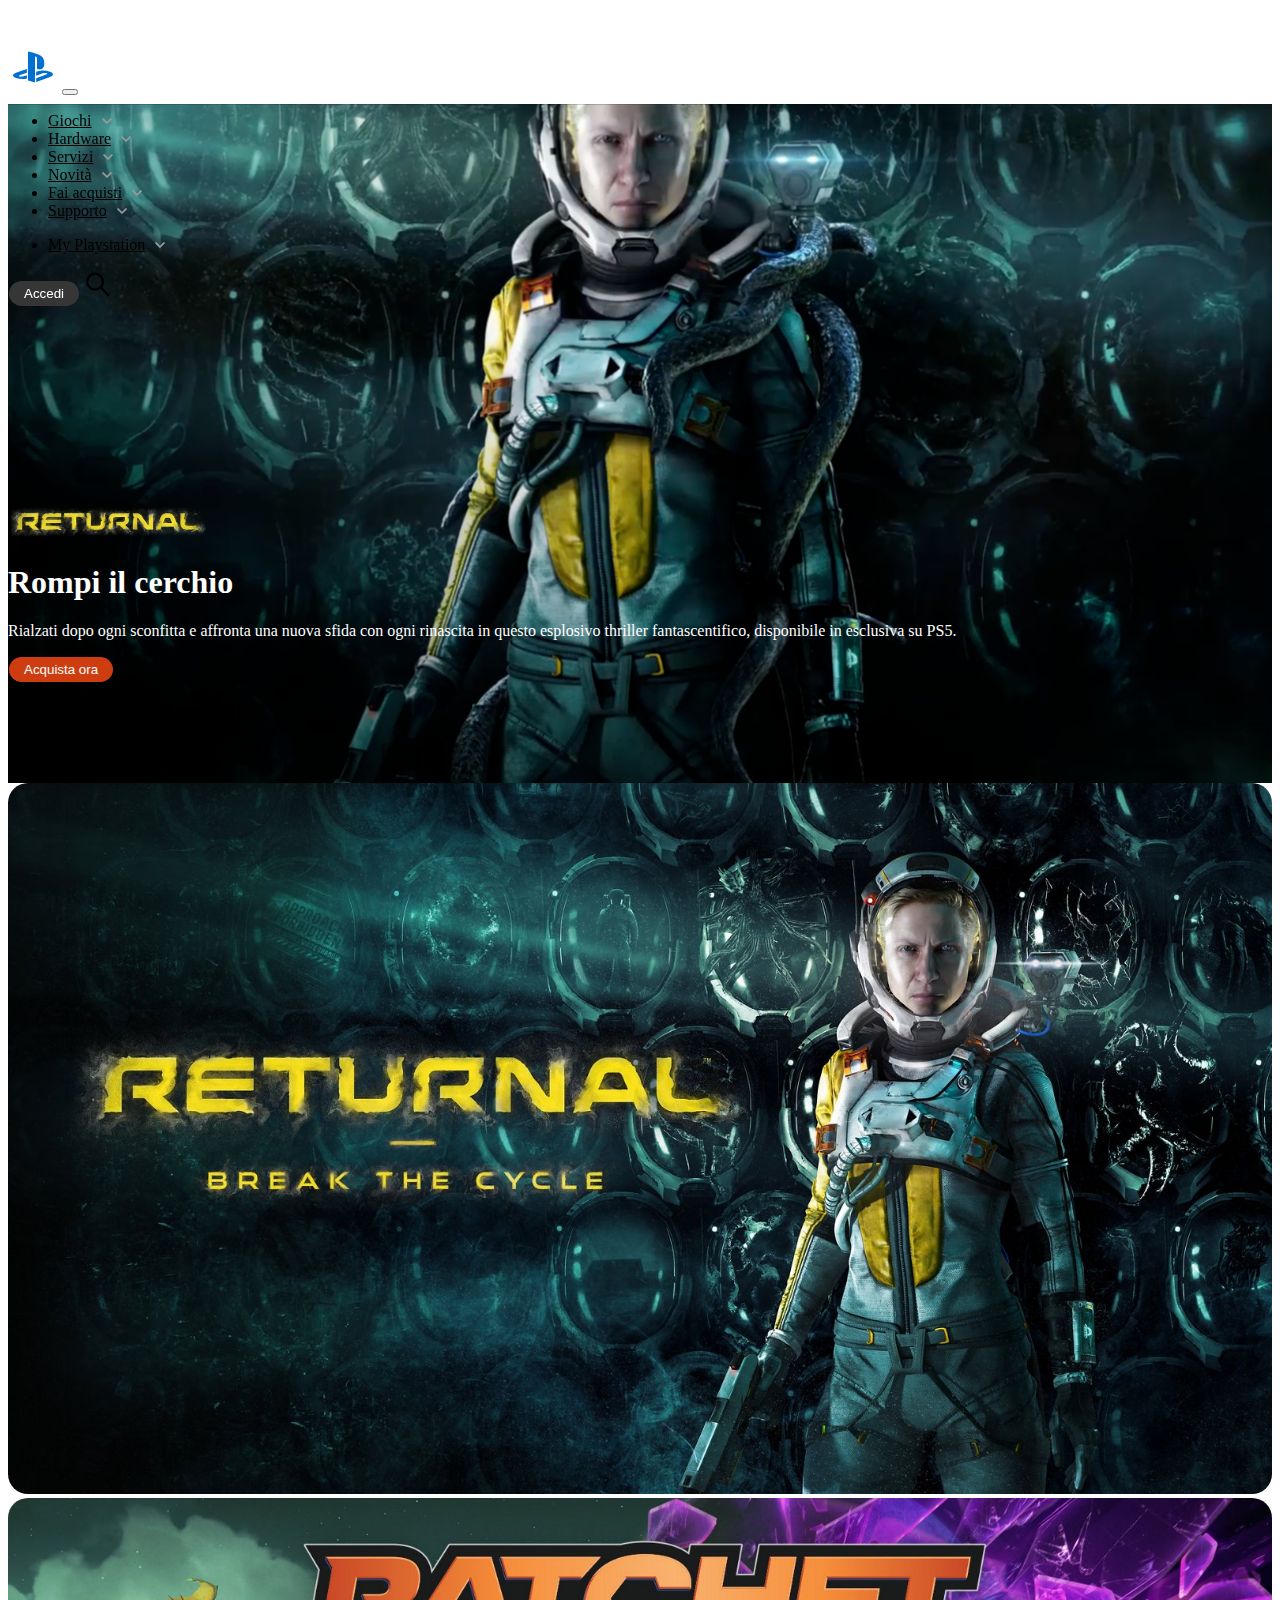
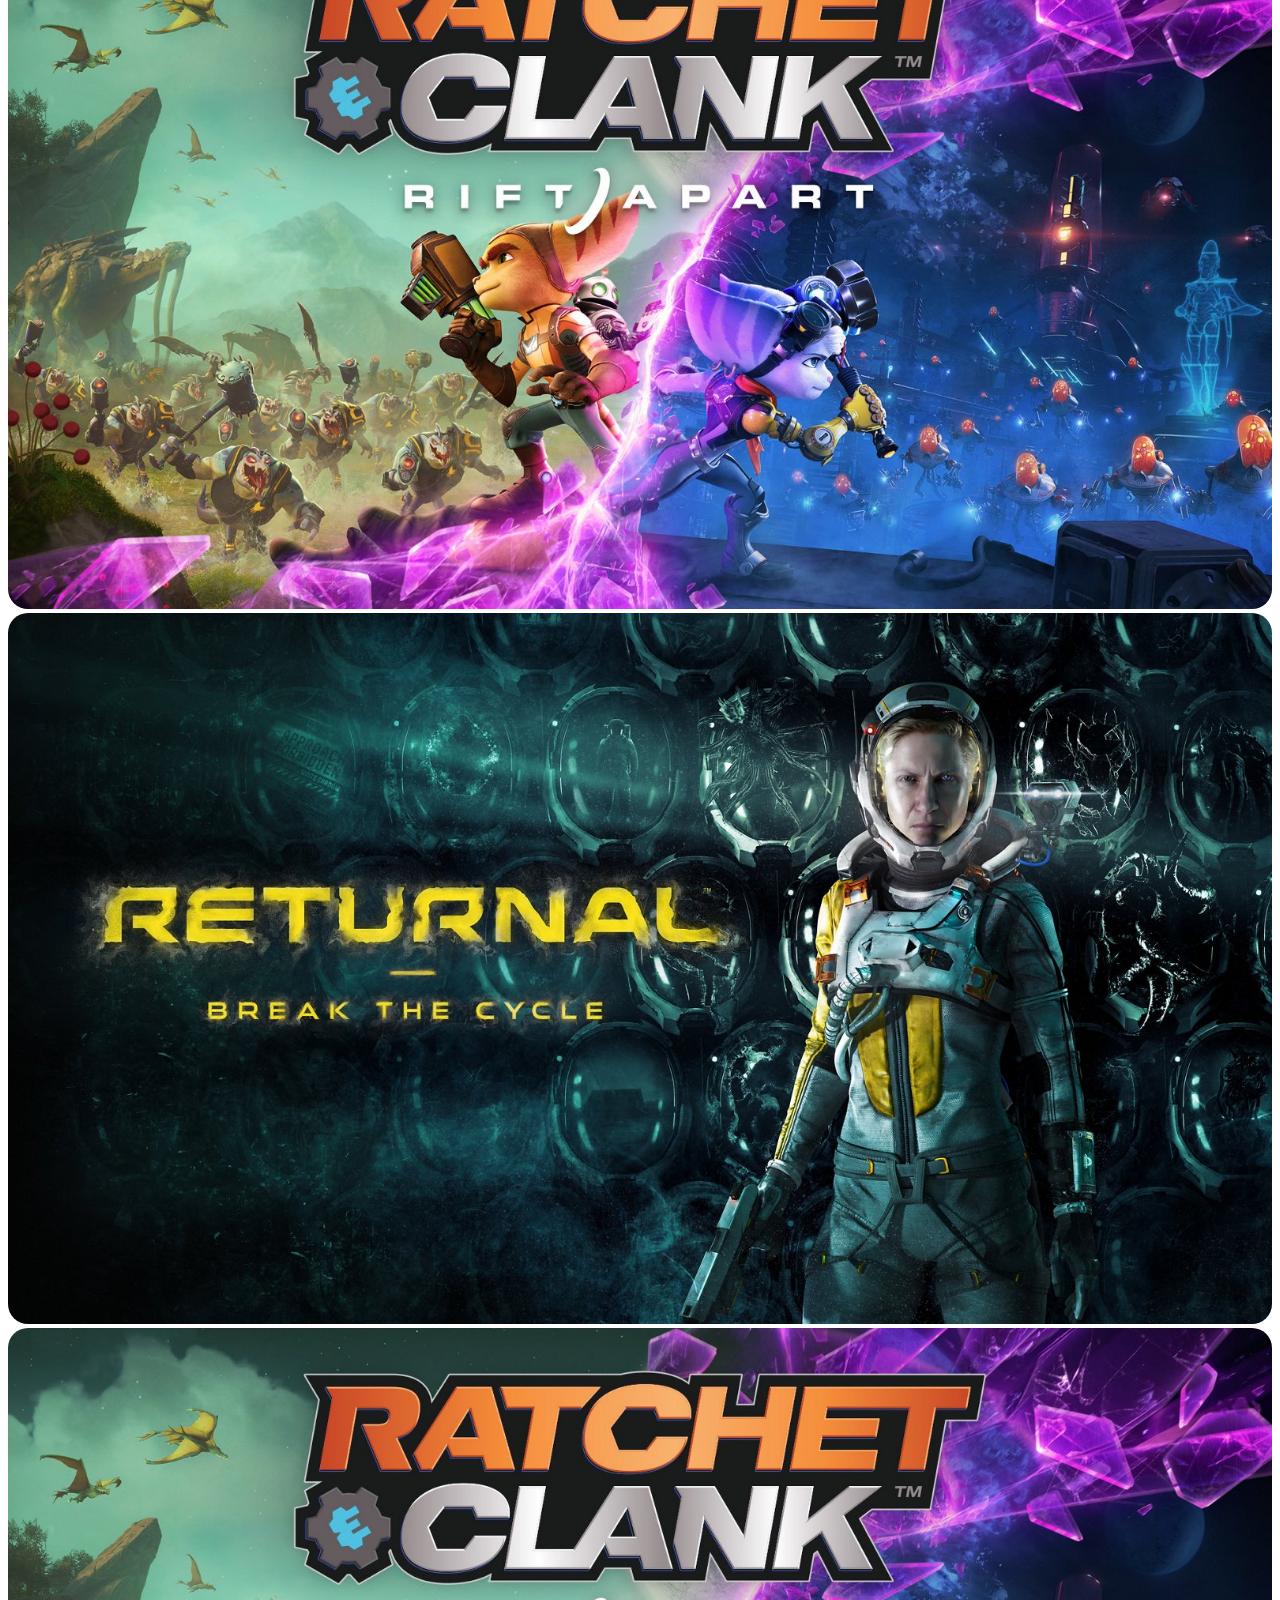
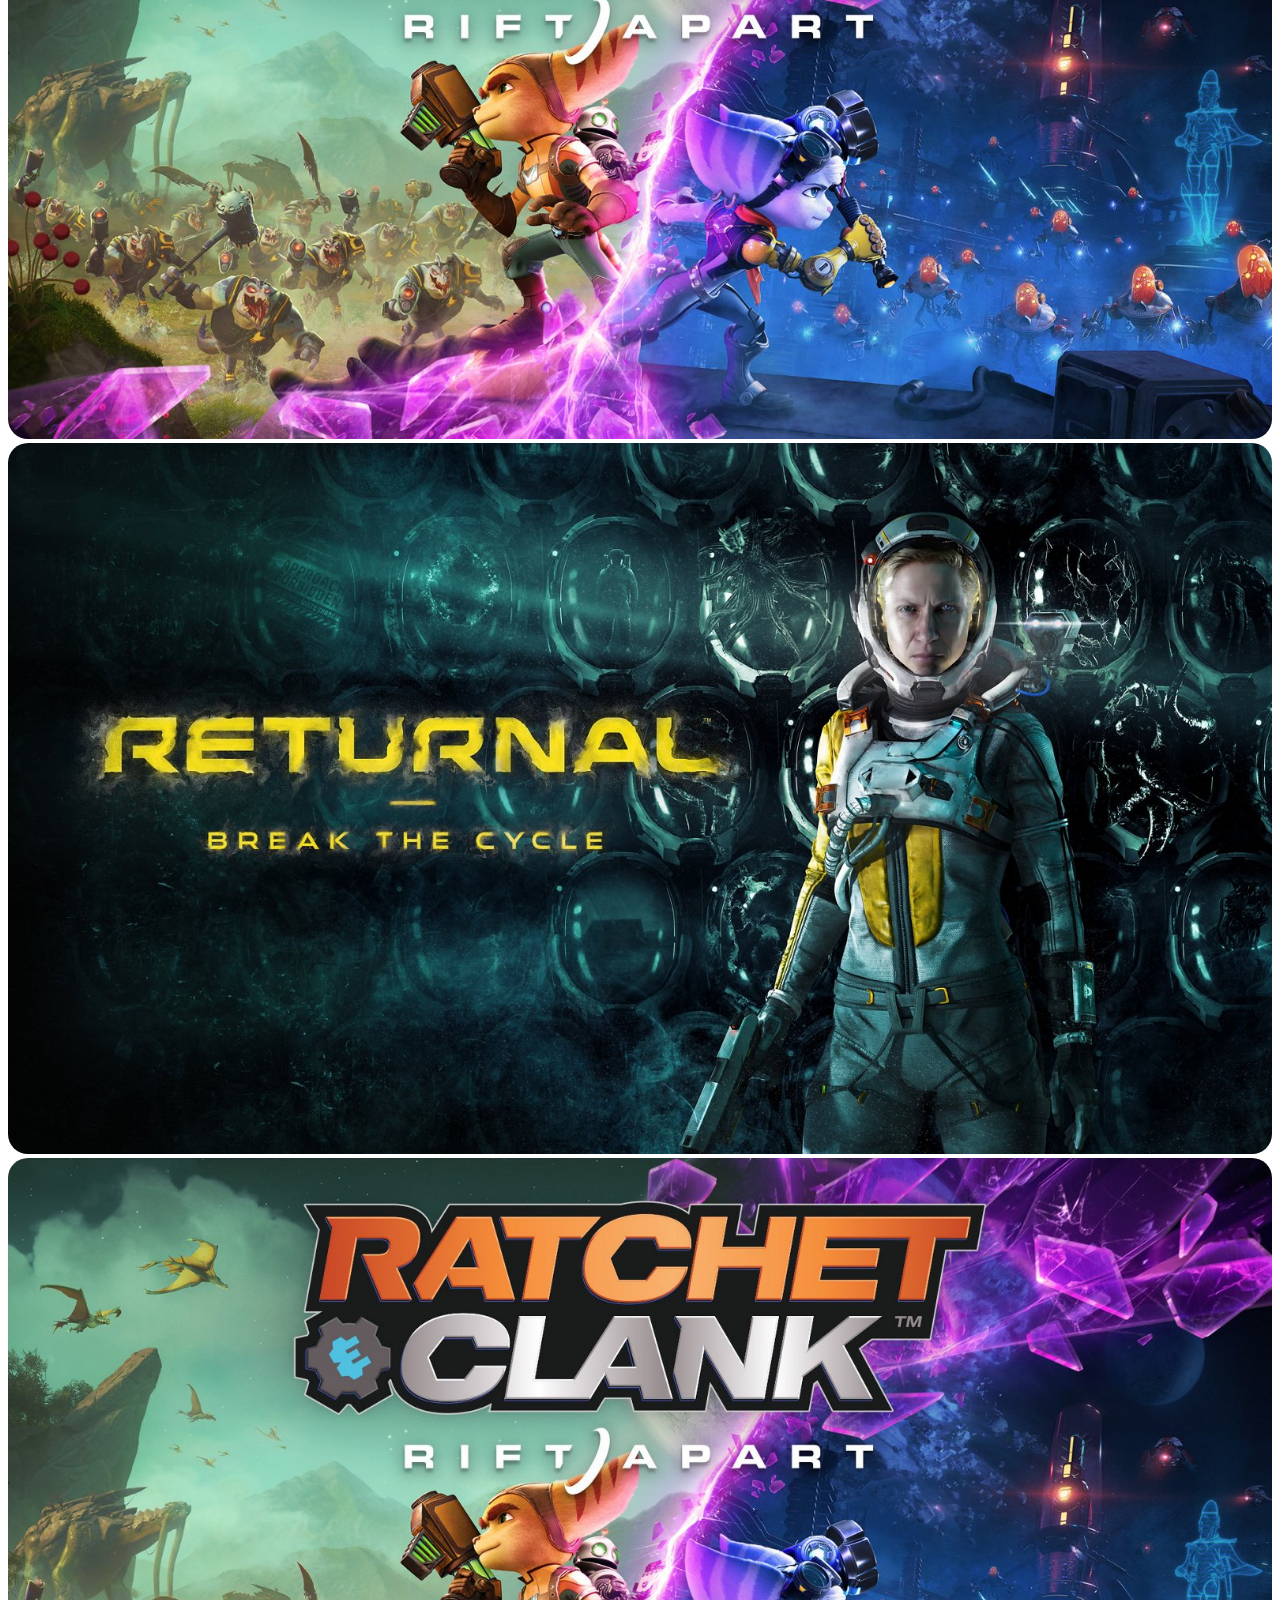
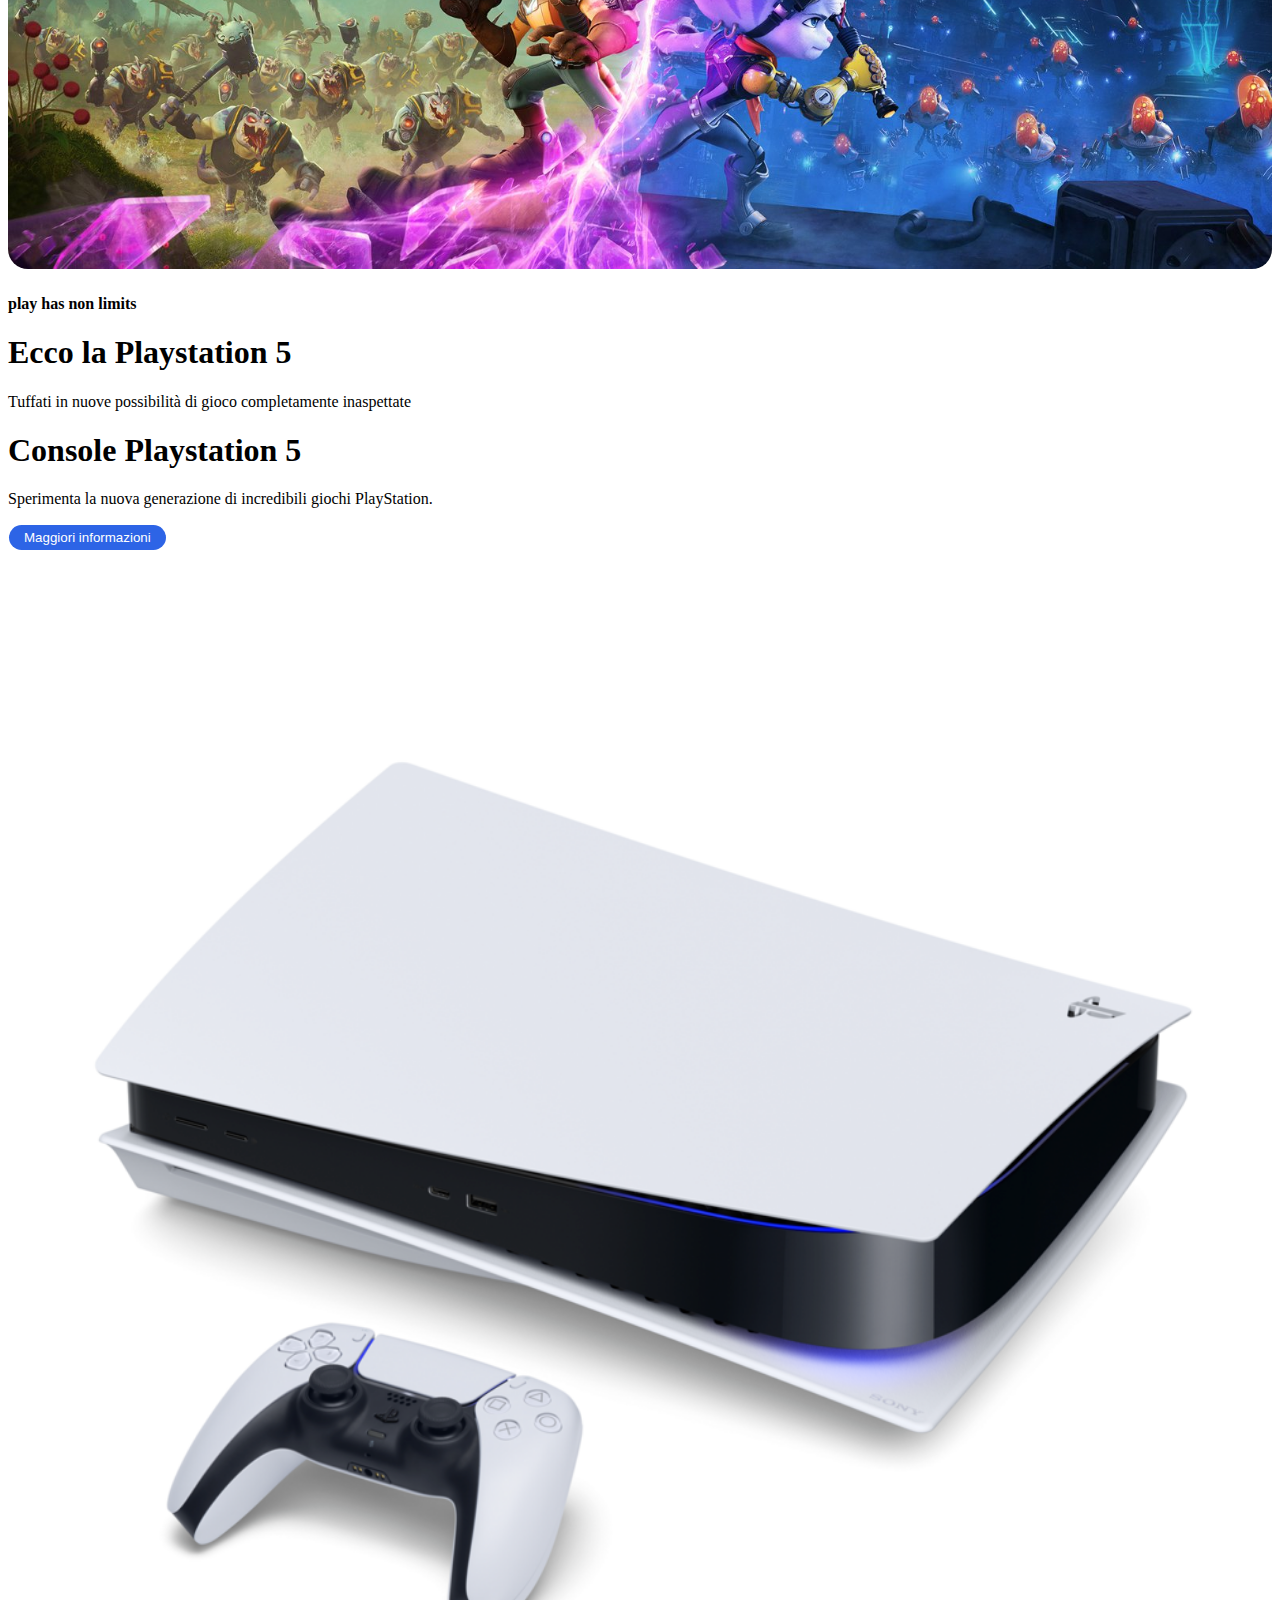
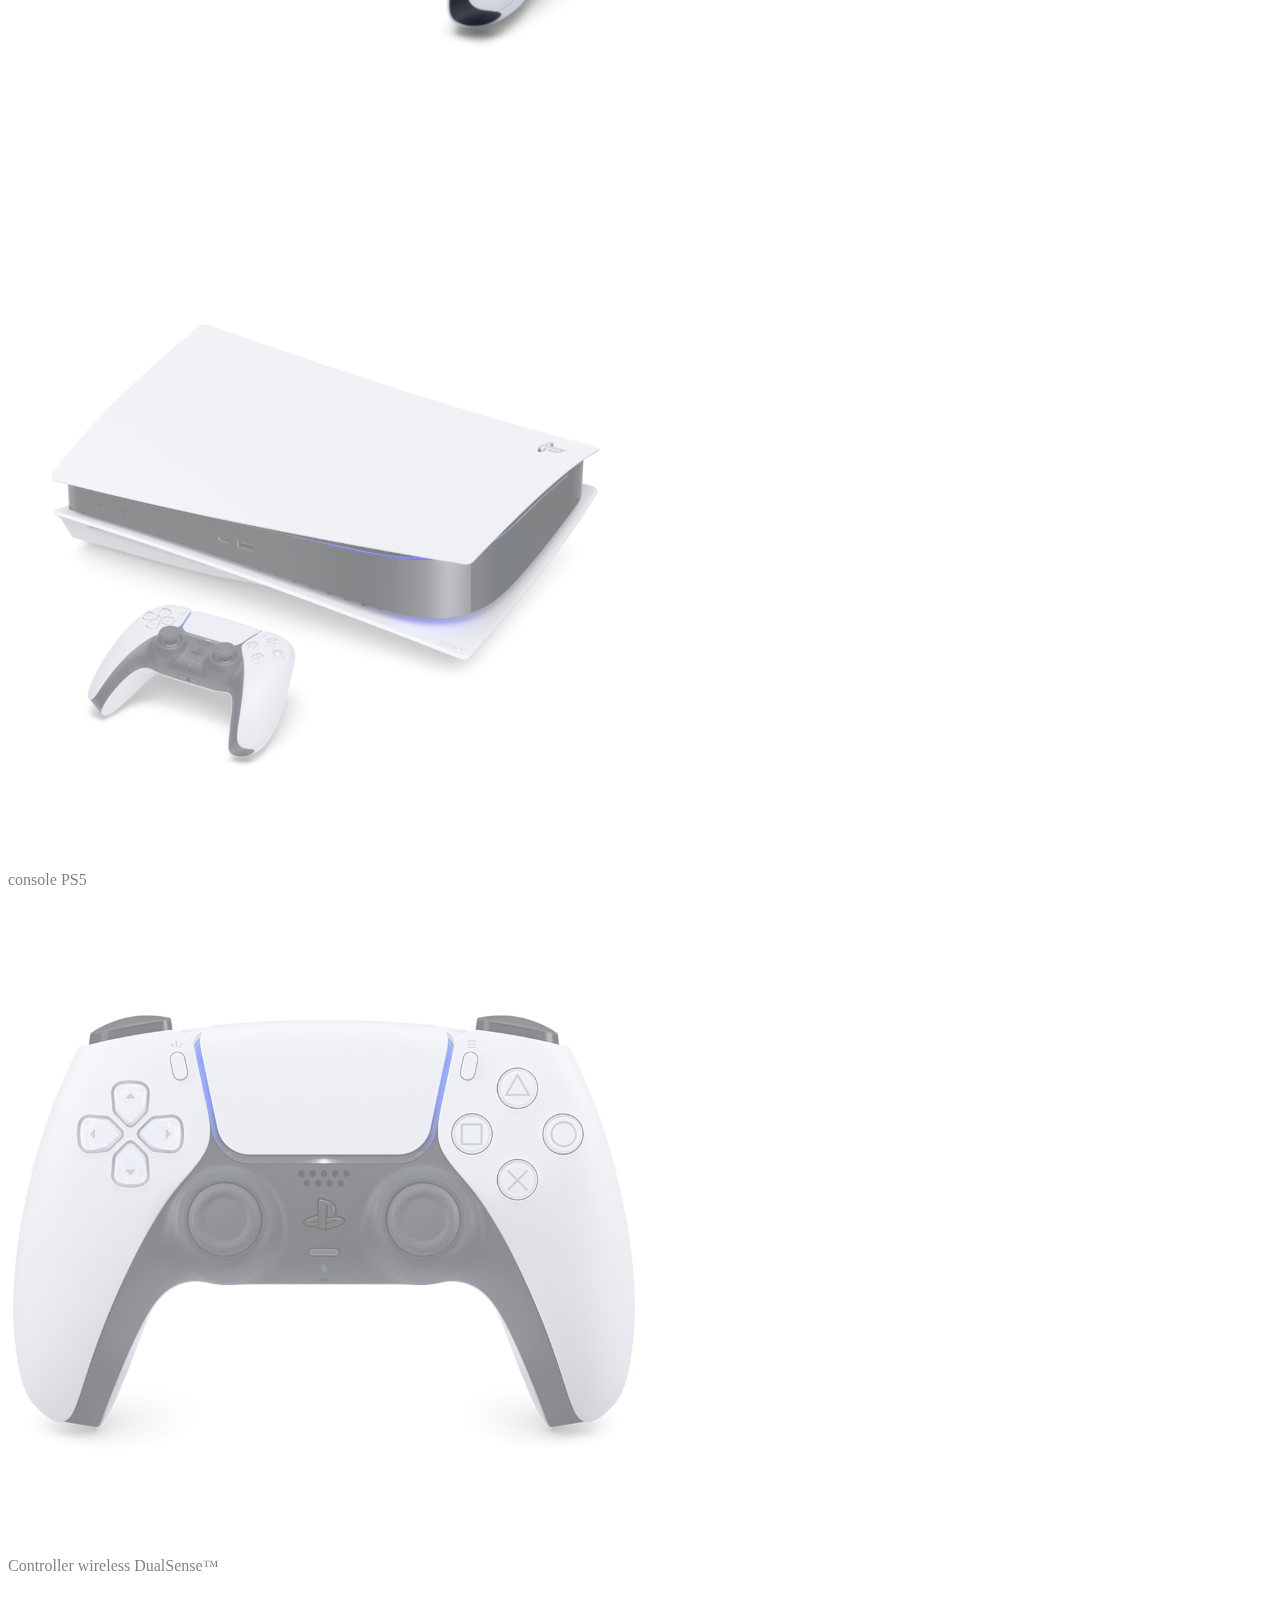
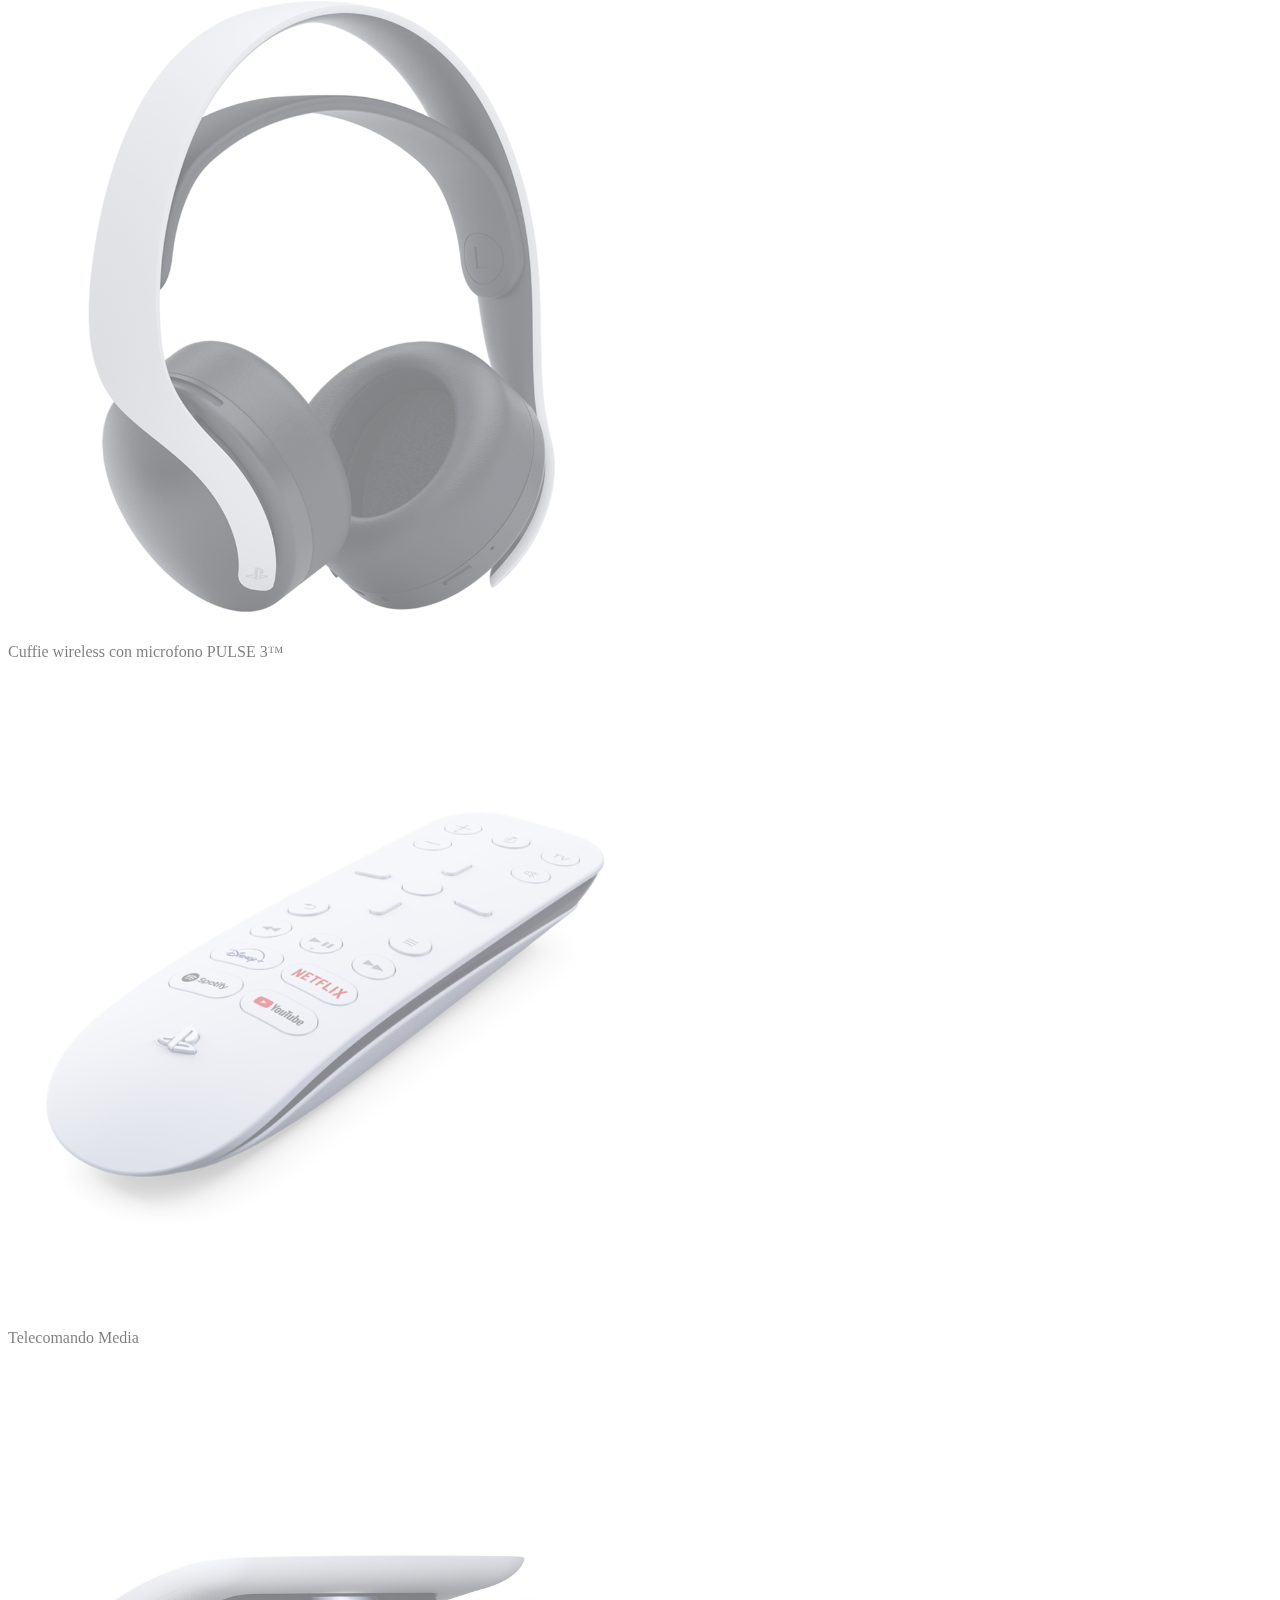
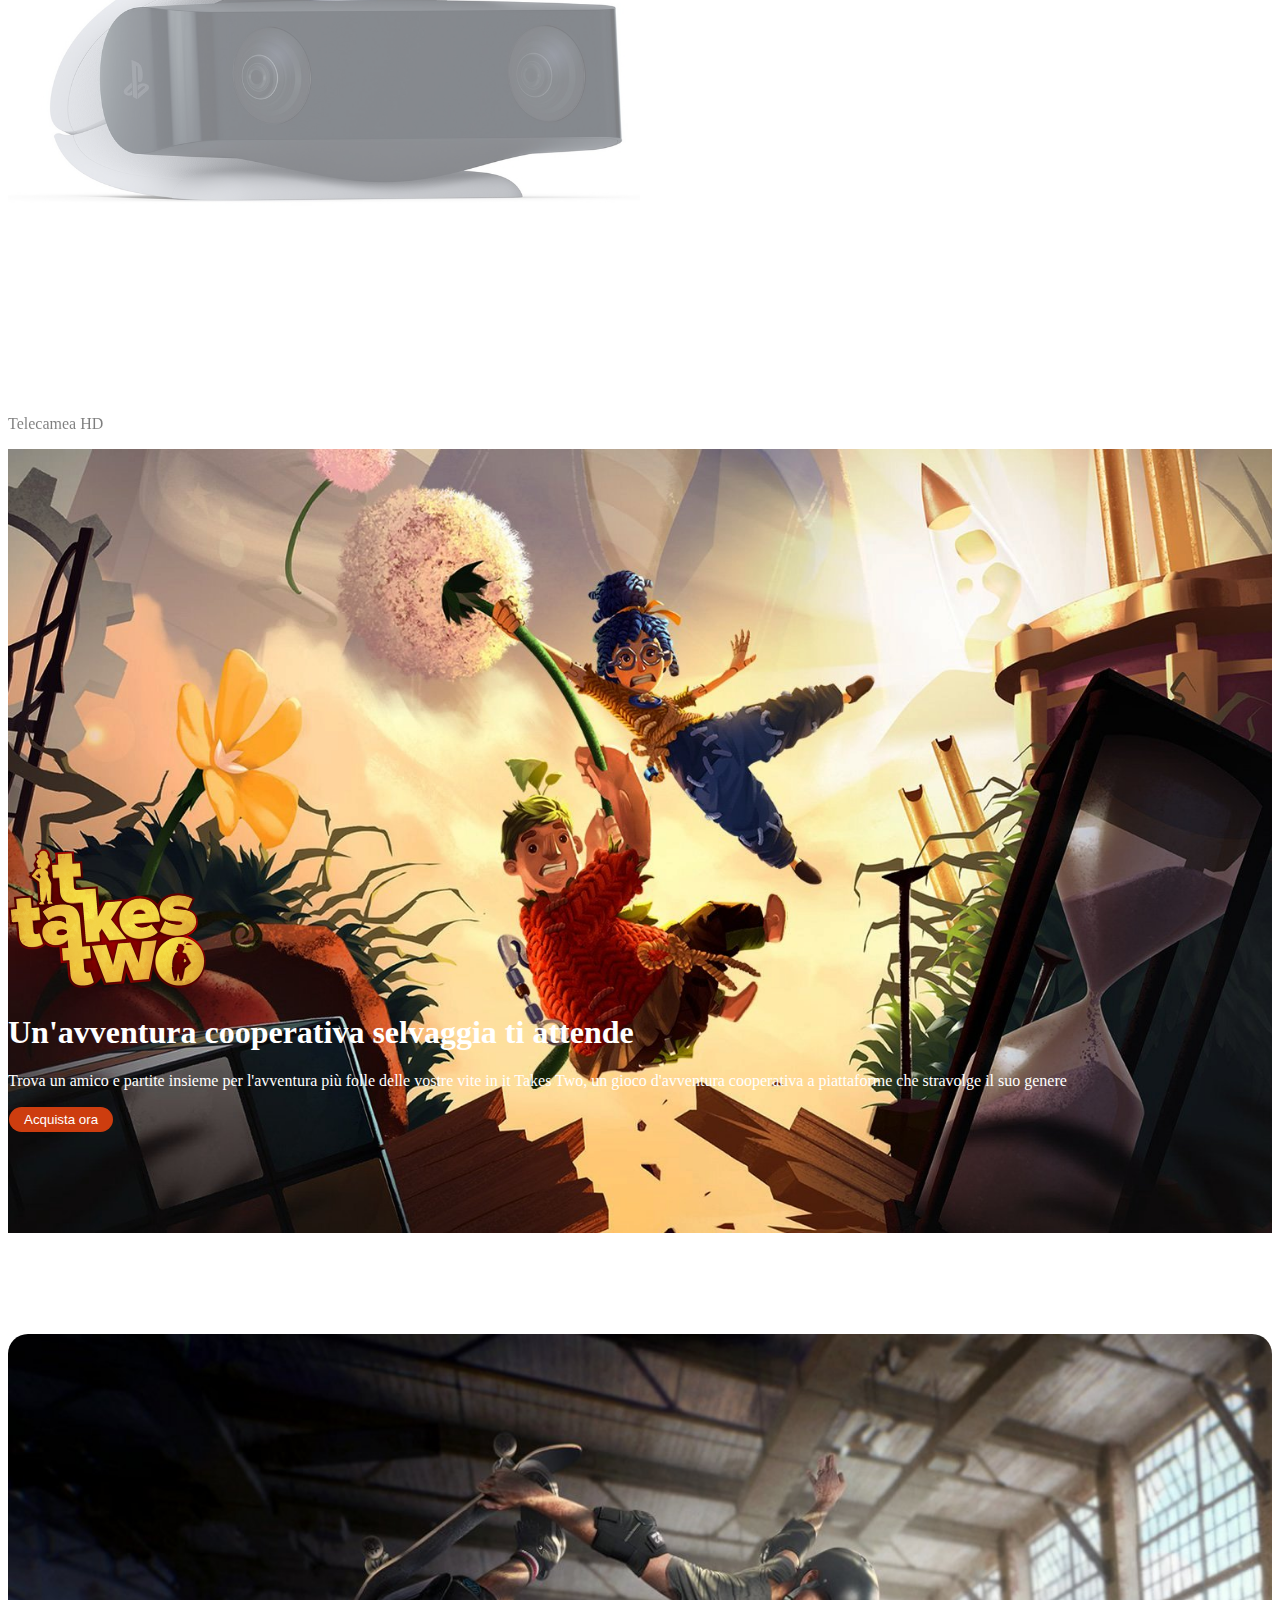
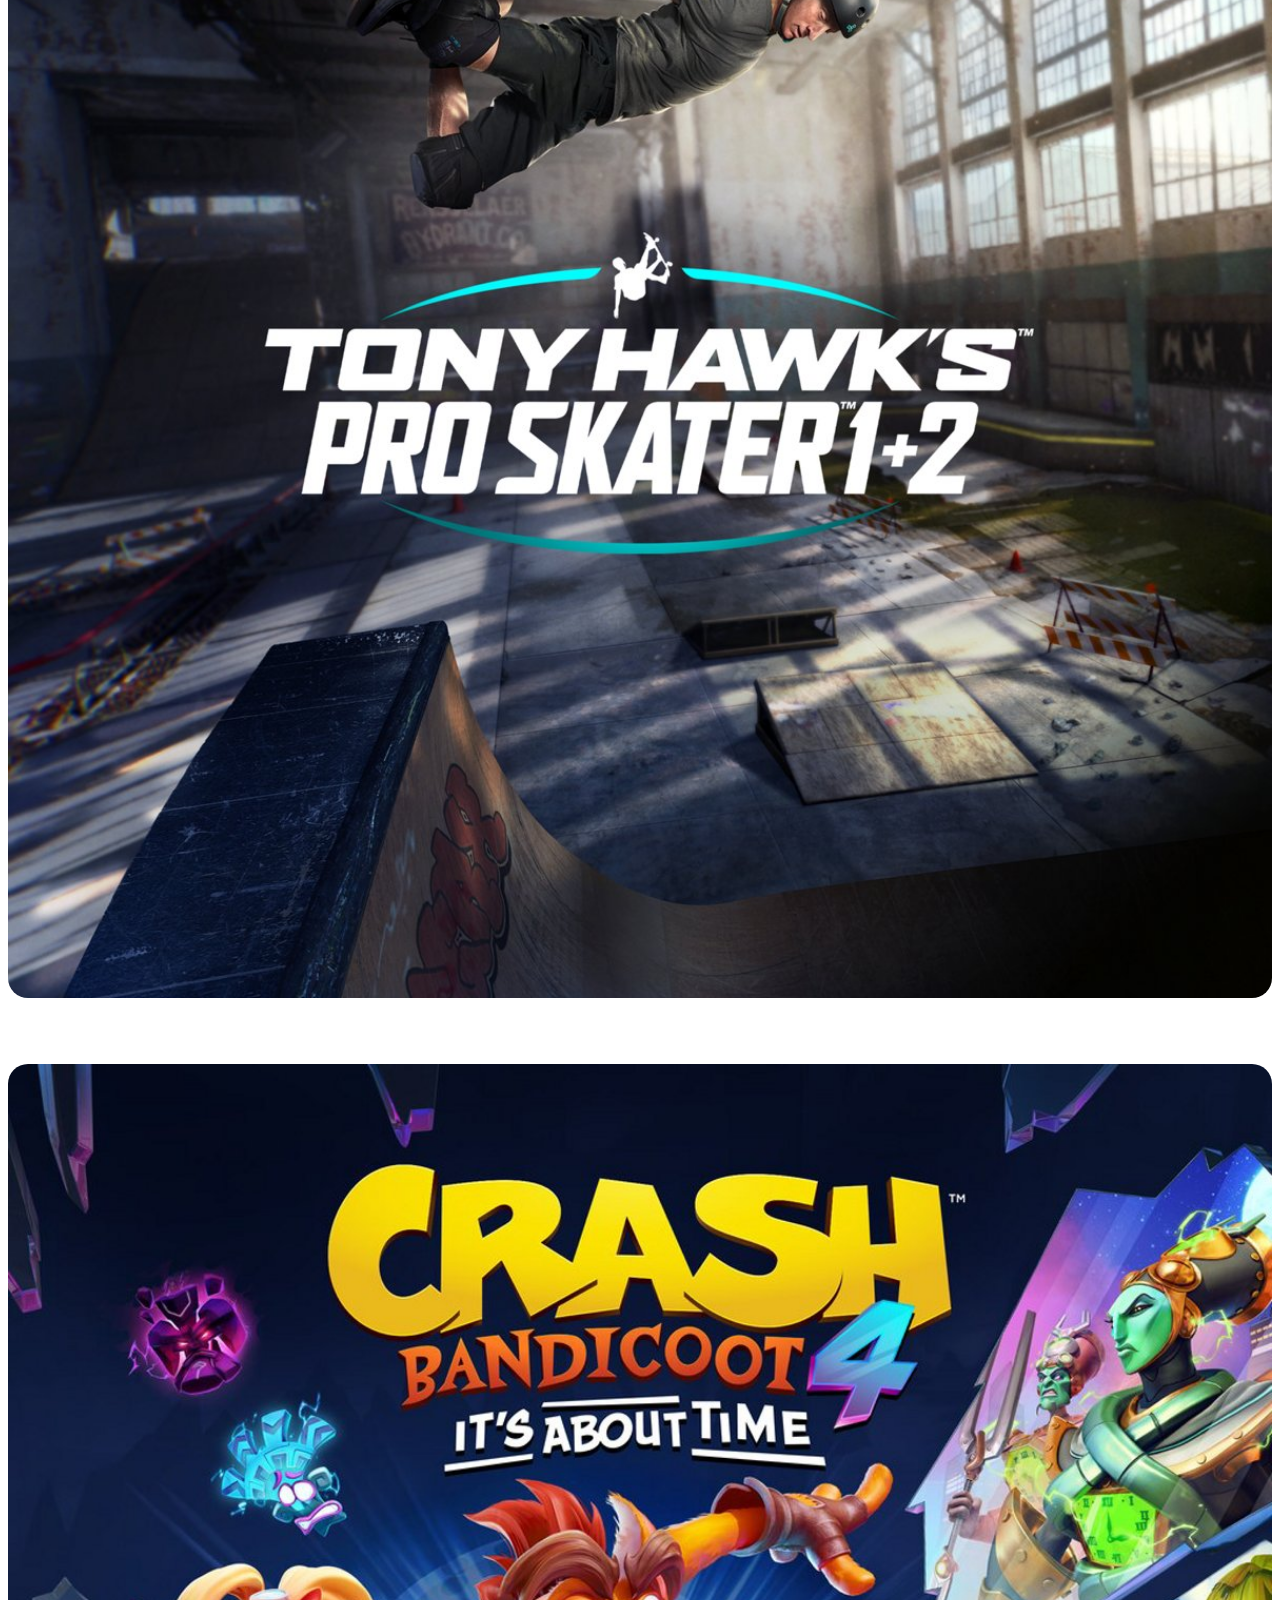
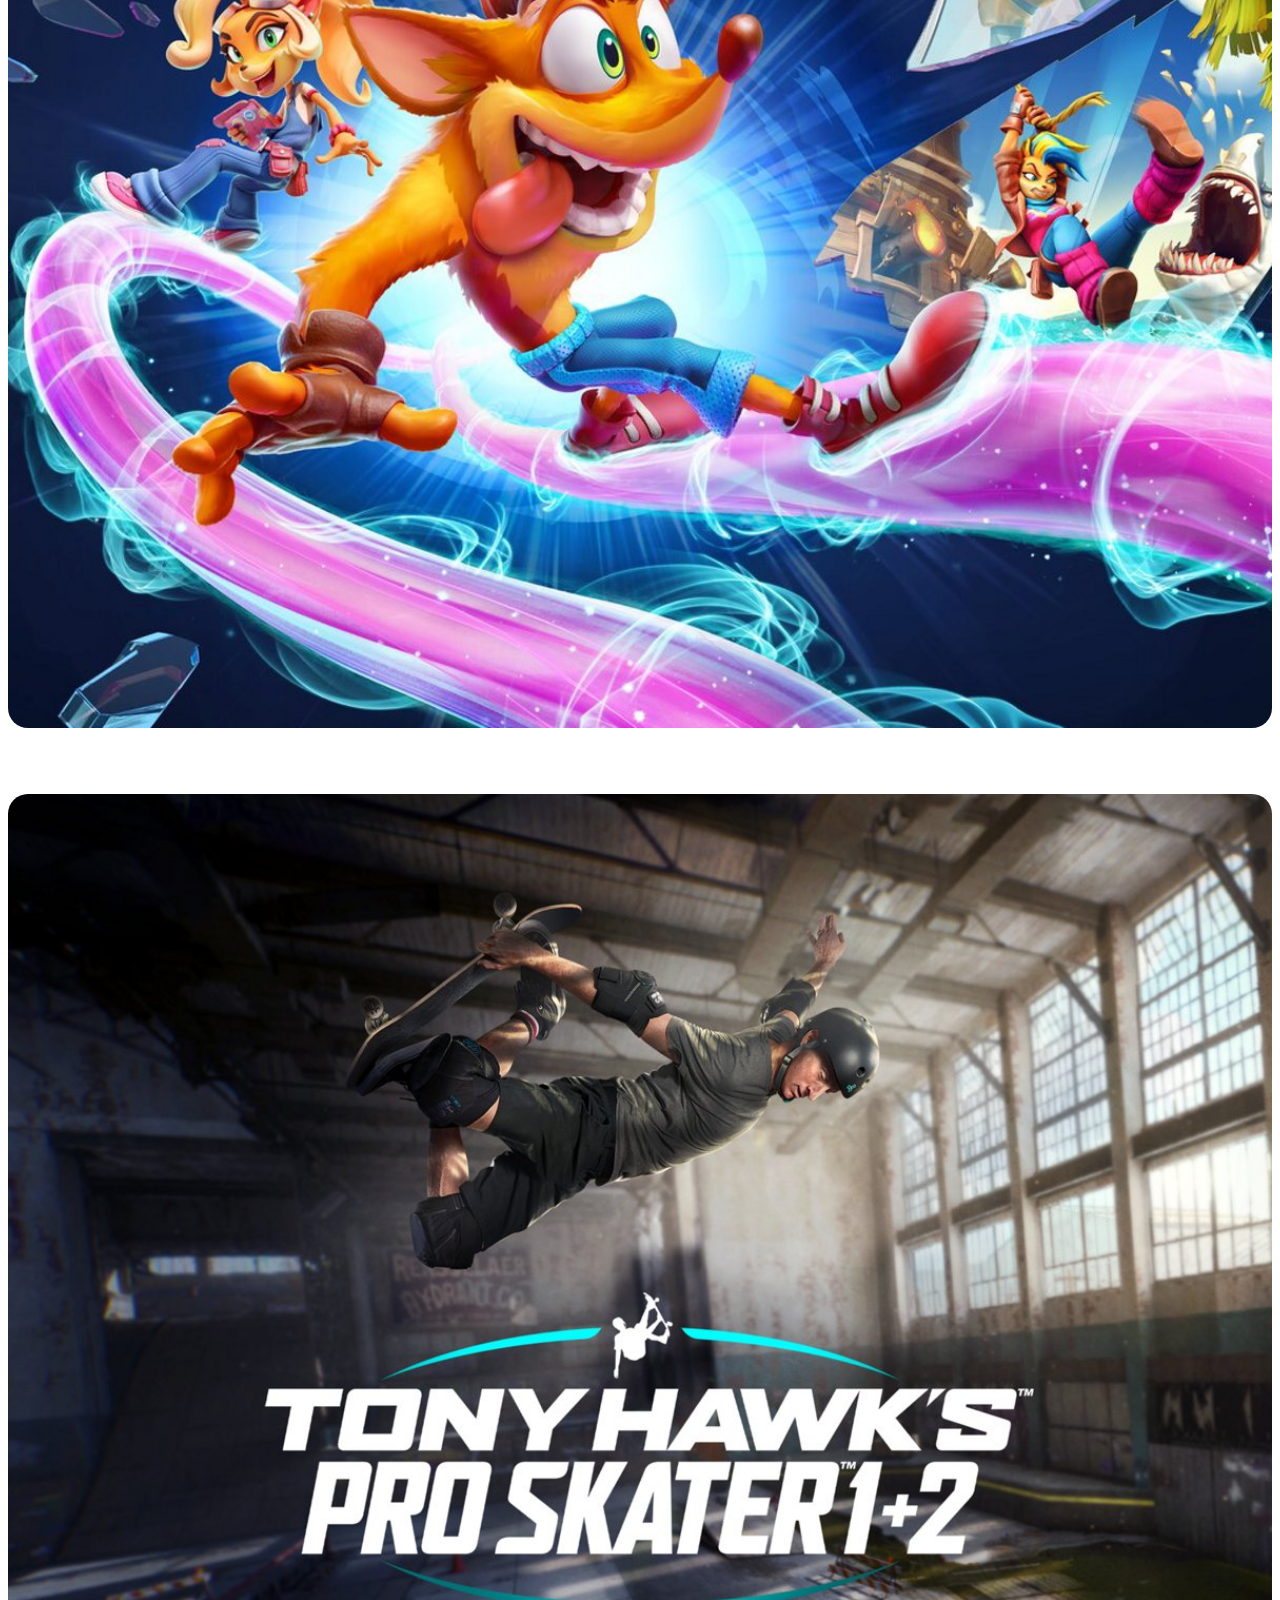
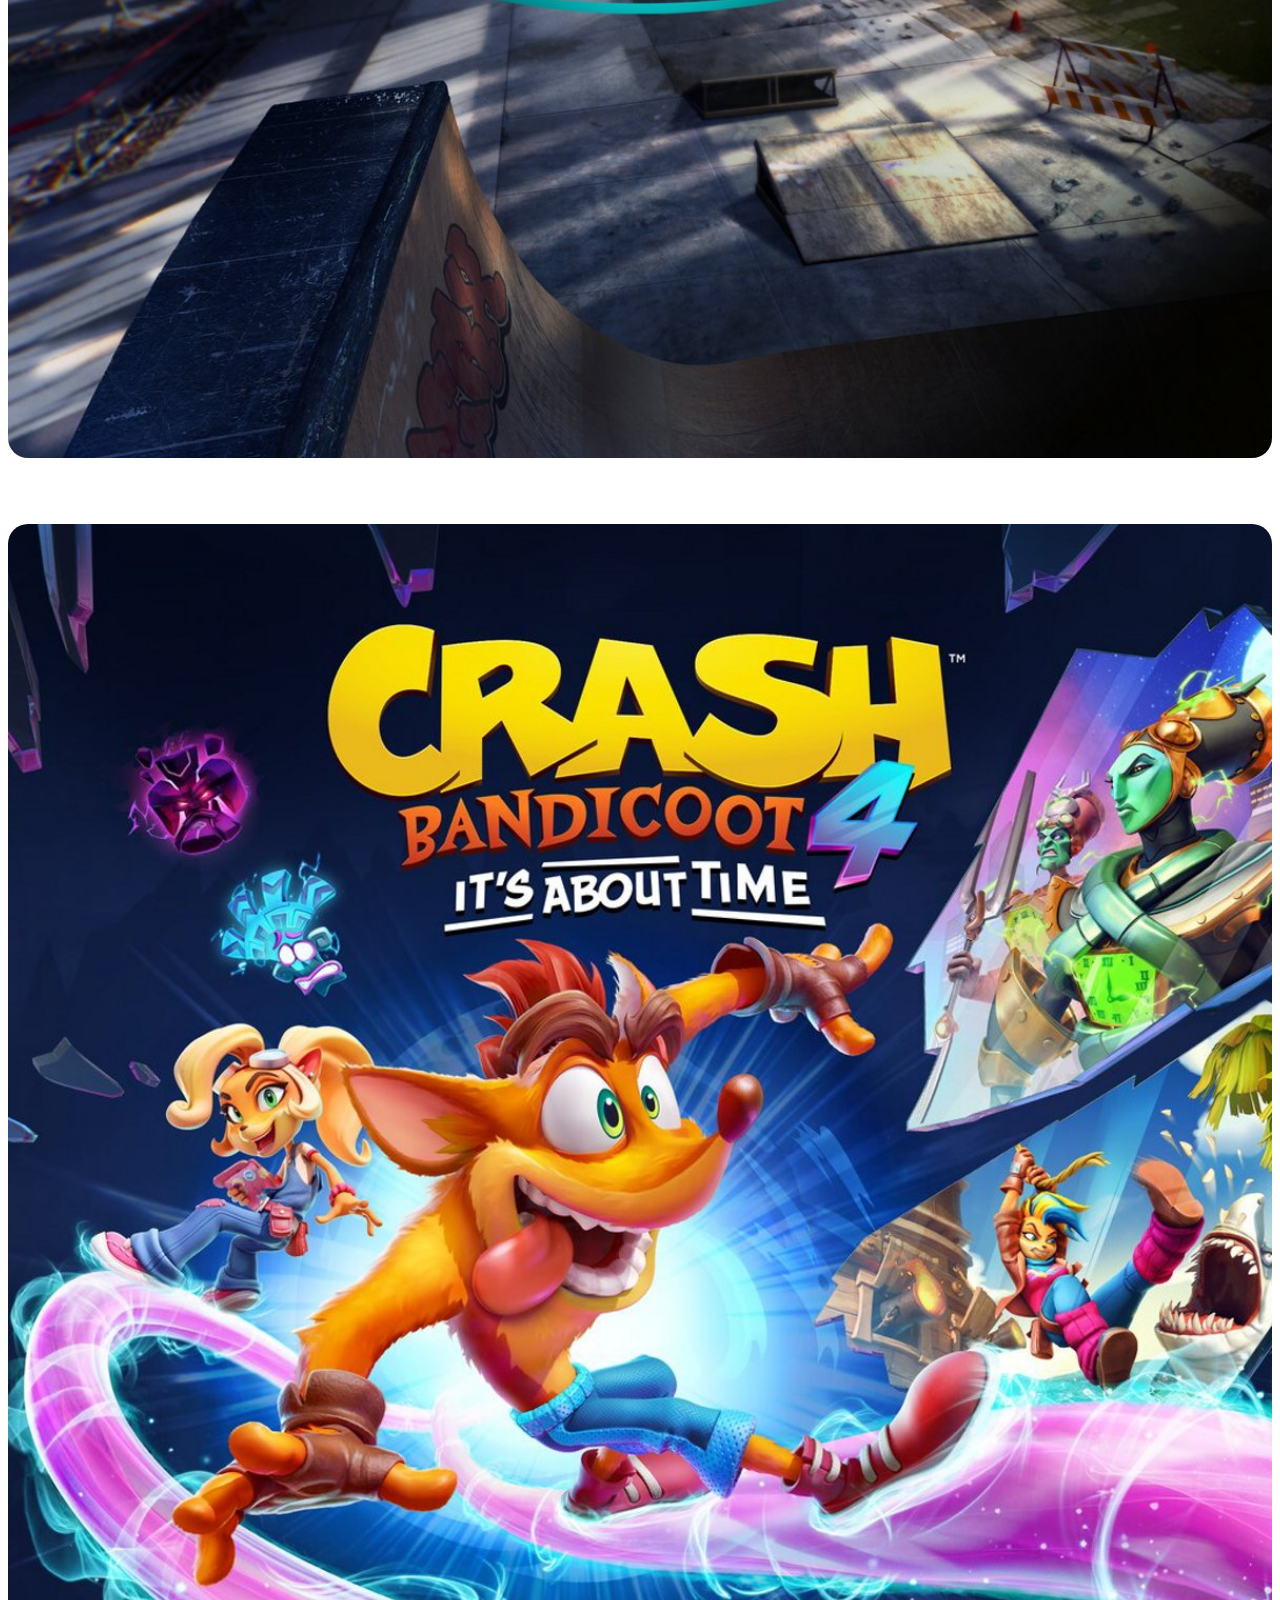
==== commit 2a8cb80e: "add fix" ====
--- a/index.html
+++ b/index.html
@@ -29,8 +29,8 @@
             <div class="header-top bg-black">
                 <img src="img/sony_logo.svg" alt="sony_logo">
             </div>
-            <div class="header-bottom bg-white">
-                <nav class="navbar navbar-expand-lg navbar-light ">
+            <div class="header-bottom bg-white ">
+                <nav class="navbar navbar-expand-lg navbar-light">
                     <div class="container-fluid">
                         <img src="img/play_logo.svg" alt="">
                         <button class="navbar-toggler" type="button" data-bs-toggle="collapse"
@@ -39,43 +39,35 @@
                             <span class="navbar-toggler-icon"></span>
                         </button>
                         <div class="collapse navbar-collapse" id="navbarSupportedContent">
-                            <ul class="navbar-nav me-auto my-2 my-lg-0 navbar-nav-scroll "
-                                style="--bs-scroll-height: 100px;">
+                            <ul class="navbar-nav me-auto my-2 my-lg-0 navbar-nav-scroll ">
                                 <li class="nav-item dropdown px-2">
-                                    <a class="nav-link dropdown-toggle text-black" href="#" id="navbarScrollingDropdown"
-                                        role="button" data-bs-toggle="dropdown" aria-expanded="false">
-                                        Giochi
+                                    <a class="nav-link align-items-center text-black " href="#">
+                                        Giochi <img class="chevron" src="img/chevron-down-solid.svg" alt="">
                                     </a>
                                 </li>
                                 <li class="nav-item dropdown px-2 ">
-                                    <a class="nav-link dropdown-toggle text-black " href="#"
-                                        id="navbarScrollingDropdown" role="button" data-bs-toggle="dropdown"
-                                        aria-expanded="false">
-                                        Hardware
+                                    <a class="nav-link  text-black " href="#">
+                                        Hardware <img class="chevron" src="img/chevron-down-solid.svg" alt="">
                                     </a>
                                 </li>
                                 <li class="nav-item dropdown px-2">
-                                    <a class="nav-link dropdown-toggle text-black" href="#" id="navbarScrollingDropdown"
-                                        role="button" data-bs-toggle="dropdown" aria-expanded="false">
-                                        Servizi
+                                    <a class="nav-link  text-black" href="#">
+                                        Servizi <img class="chevron" src="img/chevron-down-solid.svg" alt="">
                                     </a>
                                 </li>
                                 <li class="nav-item dropdown px-2">
-                                    <a class="nav-link dropdown-toggle text-black" href="#" id="navbarScrollingDropdown"
-                                        role="button" data-bs-toggle="dropdown" aria-expanded="false">
-                                        Novità
+                                    <a class="nav-link  text-black" href="#">
+                                        Novità <img class="chevron" src="img/chevron-down-solid.svg" alt="">
                                     </a>
                                 </li>
                                 <li class="nav-item dropdown px-2">
-                                    <a class="nav-link dropdown-toggle text-black" href="#" id="navbarScrollingDropdown"
-                                        role="button" data-bs-toggle="dropdown" aria-expanded="false">
-                                        Fai acquisti
+                                    <a class="nav-link  text-black" href="#">
+                                        Fai acquisti <img class="chevron" src="img/chevron-down-solid.svg" alt="">
                                     </a>
                                 </li>
                                 <li class="nav-item dropdown px-2">
-                                    <a class="nav-link dropdown-toggle text-black" href="#" id="navbarScrollingDropdown"
-                                        role="button" data-bs-toggle="dropdown" aria-expanded="false">
-                                        Supporto
+                                    <a class="nav-link text-black" href="#">
+                                        Supporto <img class="chevron" src="img/chevron-down-solid.svg" alt="">
                                     </a>
                                 </li>
                             </ul>
@@ -83,18 +75,15 @@
                                 <ul class="navbar-nav me-auto my-2 my-lg-0 navbar-nav-scroll"
                                     style="--bs-scroll-height: 100px;">
                                     <li class="nav-item dropdown">
-                                        <a class="nav-link dropdown-toggle text-black" href="#"
-                                            id="navbarScrollingDropdown" role="button" data-bs-toggle="dropdown"
-                                            aria-expanded="false">
-                                            My Playstation
+                                        <a class="nav-link  text-black" href="#">
+                                            My Playstation <img class="chevron" src="img/chevron-down-solid.svg" alt="">
                                         </a>
                                     </li>
                                 </ul>
                                 <div class="box_button border_gray">
                                     <button class="btn_custom btn_bckground_grey " type="submit">Accedi</button>
                                 </div>
-
-                                <i class="fa-solid fa-magnifying-glass mx-2"></i>
+                                <img class="lens" src="img/lens.svg" alt="">
                             </div>
                         </div>
                     </div>
@@ -409,7 +398,7 @@
             <section class="ps_plus bk_ps_plus ">
                 <div class="container-fluid ">
                     <div class="row align-items-center">
-                        <div class="col-12 col-md-6 ">
+                        <div class="col-12 col-md-6 py-4 ">
                             <img class="ps_plus_logo" src="img/ps-plus-logo.png" alt="">
                             <p>Migliora la tua esperienza Playstation con l'accesso a multigiocatore online, giochi
                                 mensili, sconti e altro ancora.</p>
--- a/css/style.css
+++ b/css/style.css
@@ -84,20 +84,42 @@
   position: fixed;
   width: 100%;
   z-index: 20;
+
+}
+.nav-link{
+    color: black;
+}
+
+.chevron{
+    width: 10px;
+}
+
+.nav-link:hover{
+    color: lightgray;
 }
 .header-top {
   display: flex;
   justify-content: flex-end;
 }
+.header-bottom i{
+    color:lightgray;
+    font-size: 10px;
+}
+.header-bottom a{
+    display: flex;
+    gap: 10px;
+
+}
 .header-top img {
   width: 80px;
   padding: 10px 10px;
 }
 
-.dropdown-toggle::after {
-  color: lightgray;
-}
-
+
+
+.lens{
+    width: 28px;
+}
 /*------------------
     MAIN
 -------------------*/
@@ -165,9 +187,7 @@
 }
 
 /* sezione ps plus  */
-.ps_plus,.ps_now{
-    min-height: 260px;
-}
+
 .bk_ps_plus {
     background-color: #bebcbb;
 }
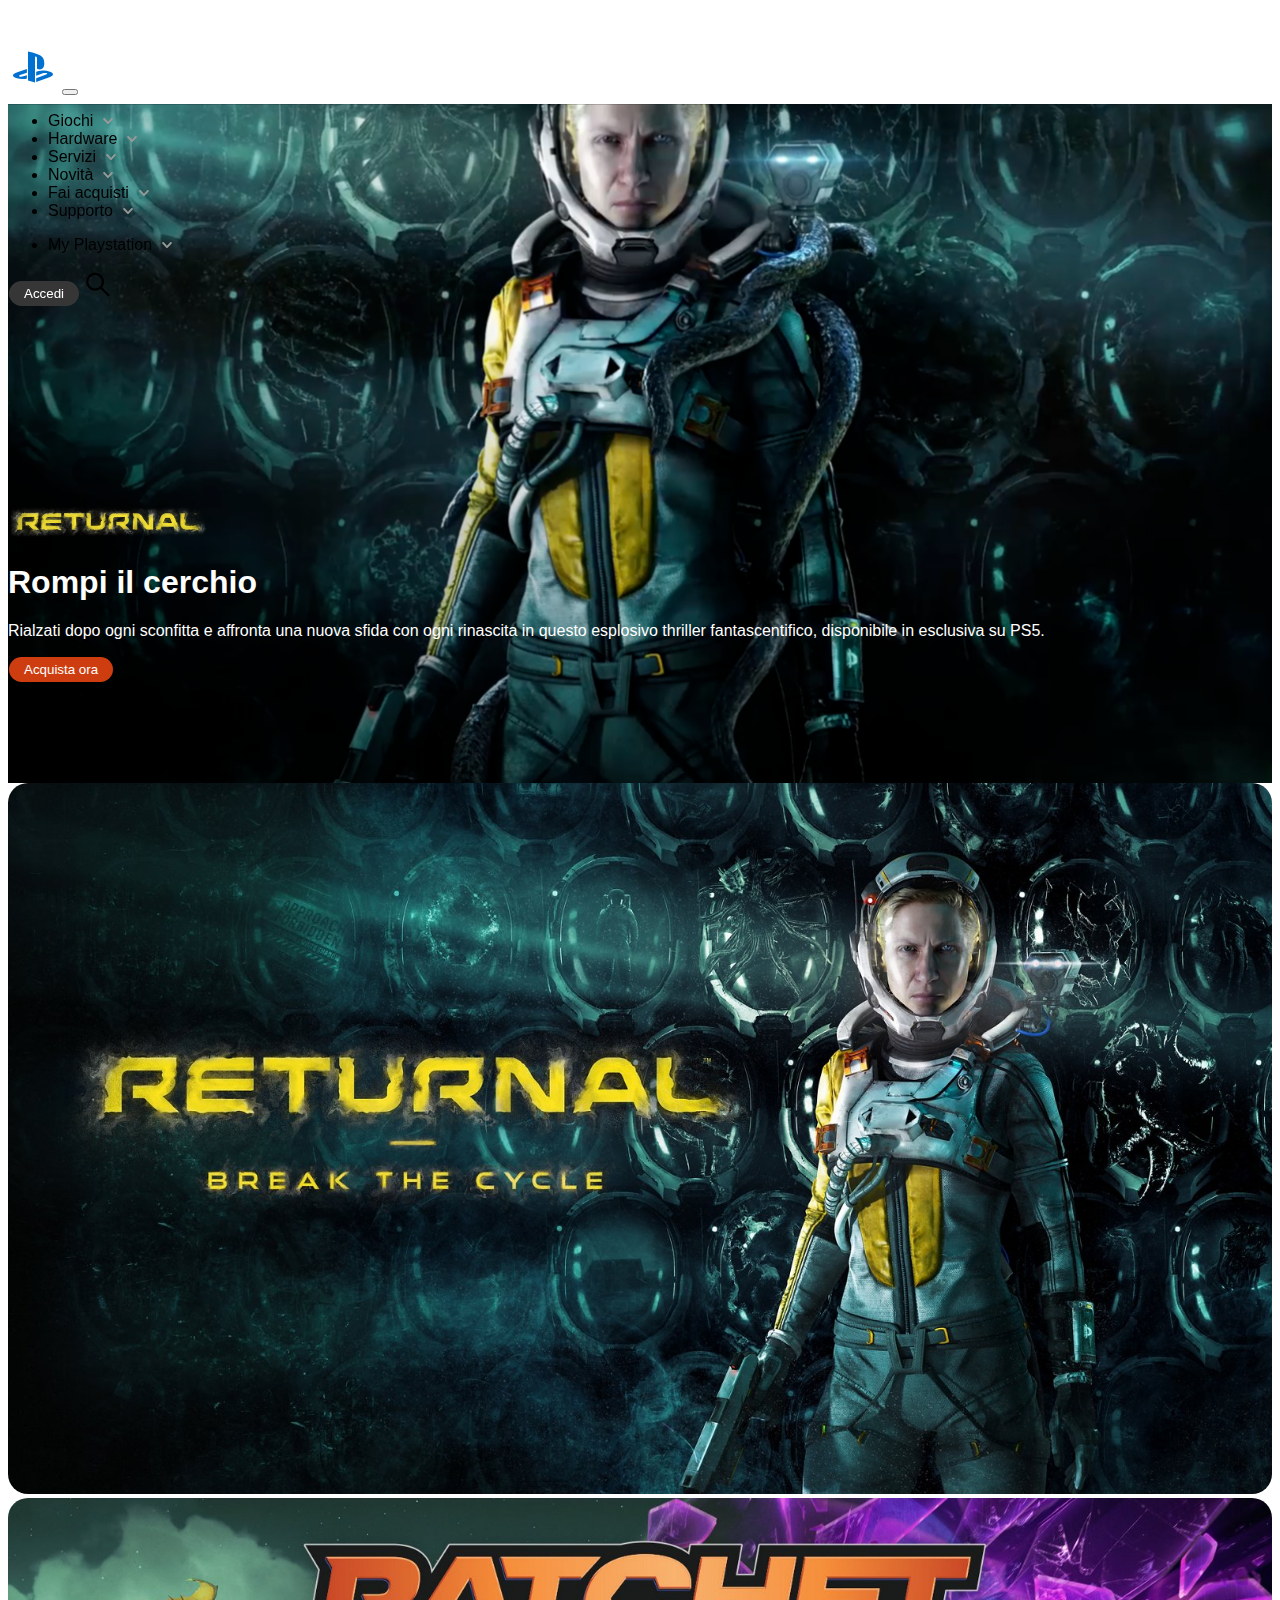
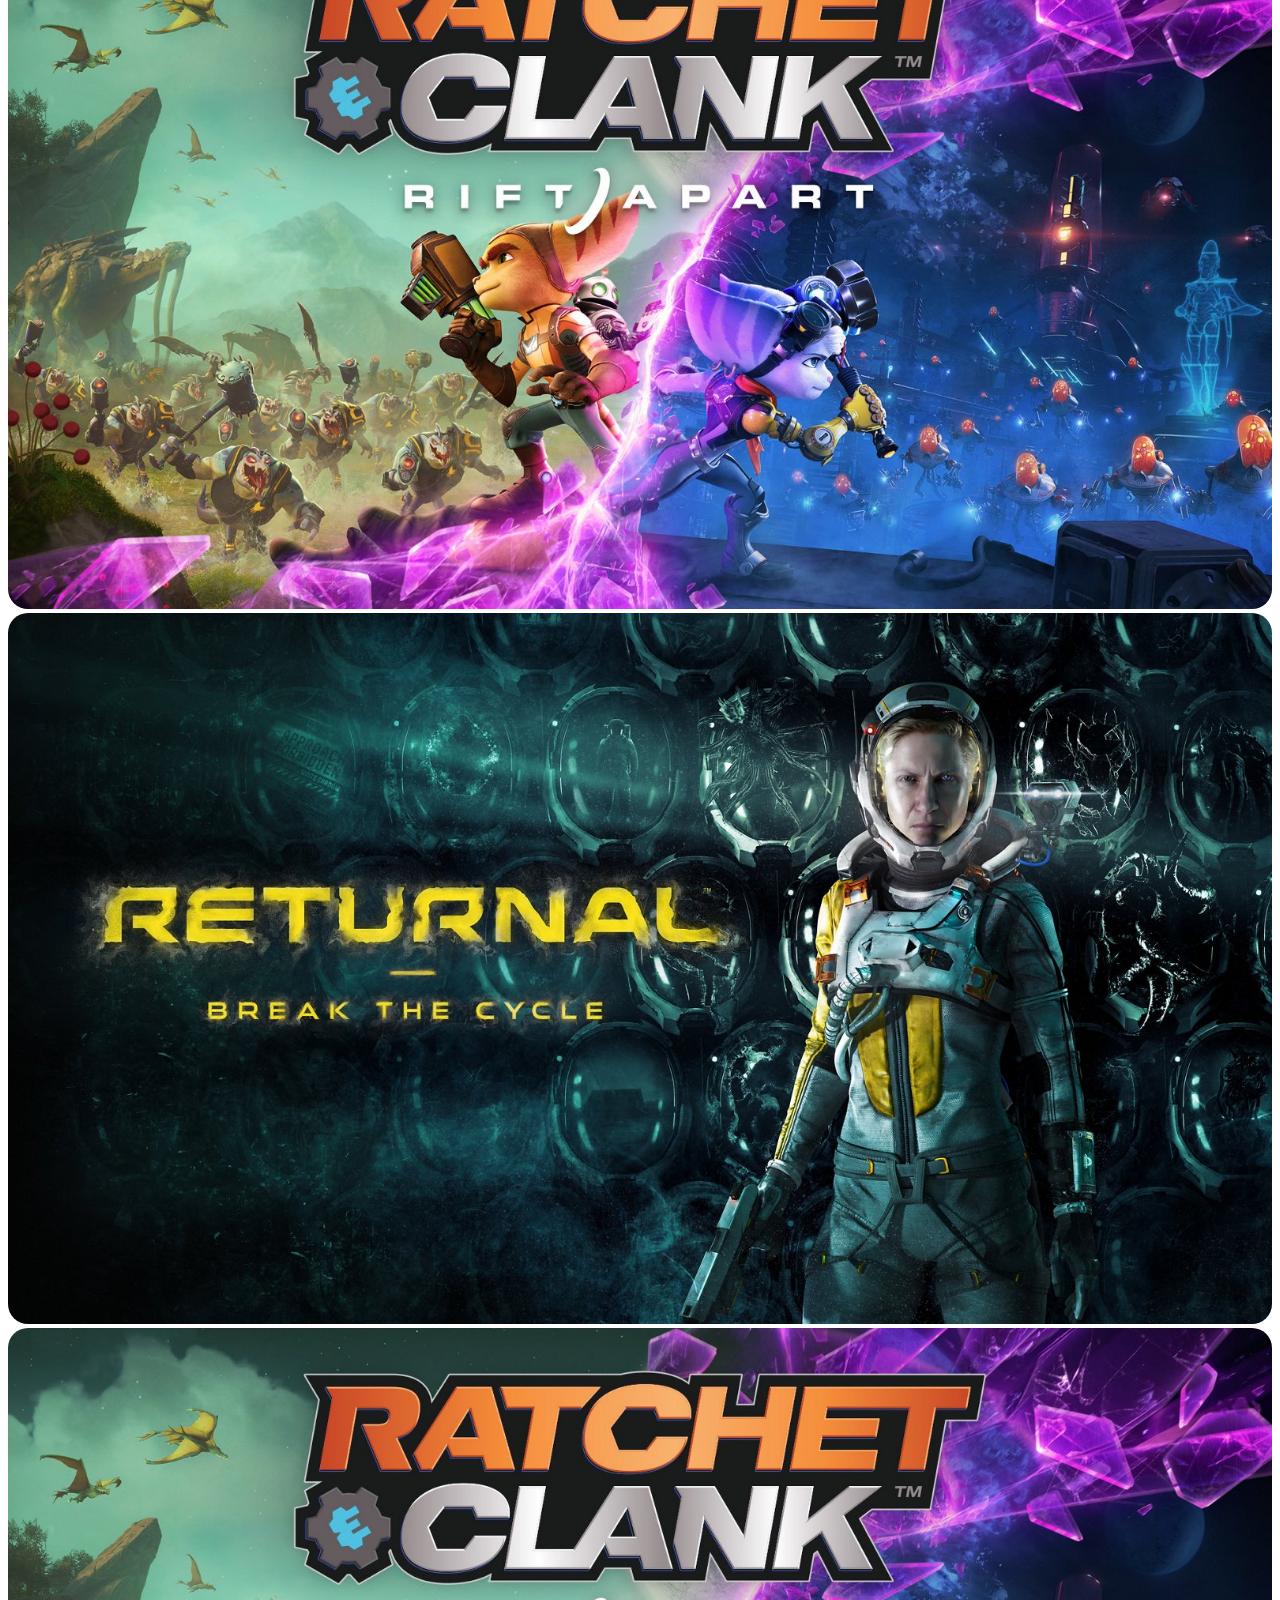
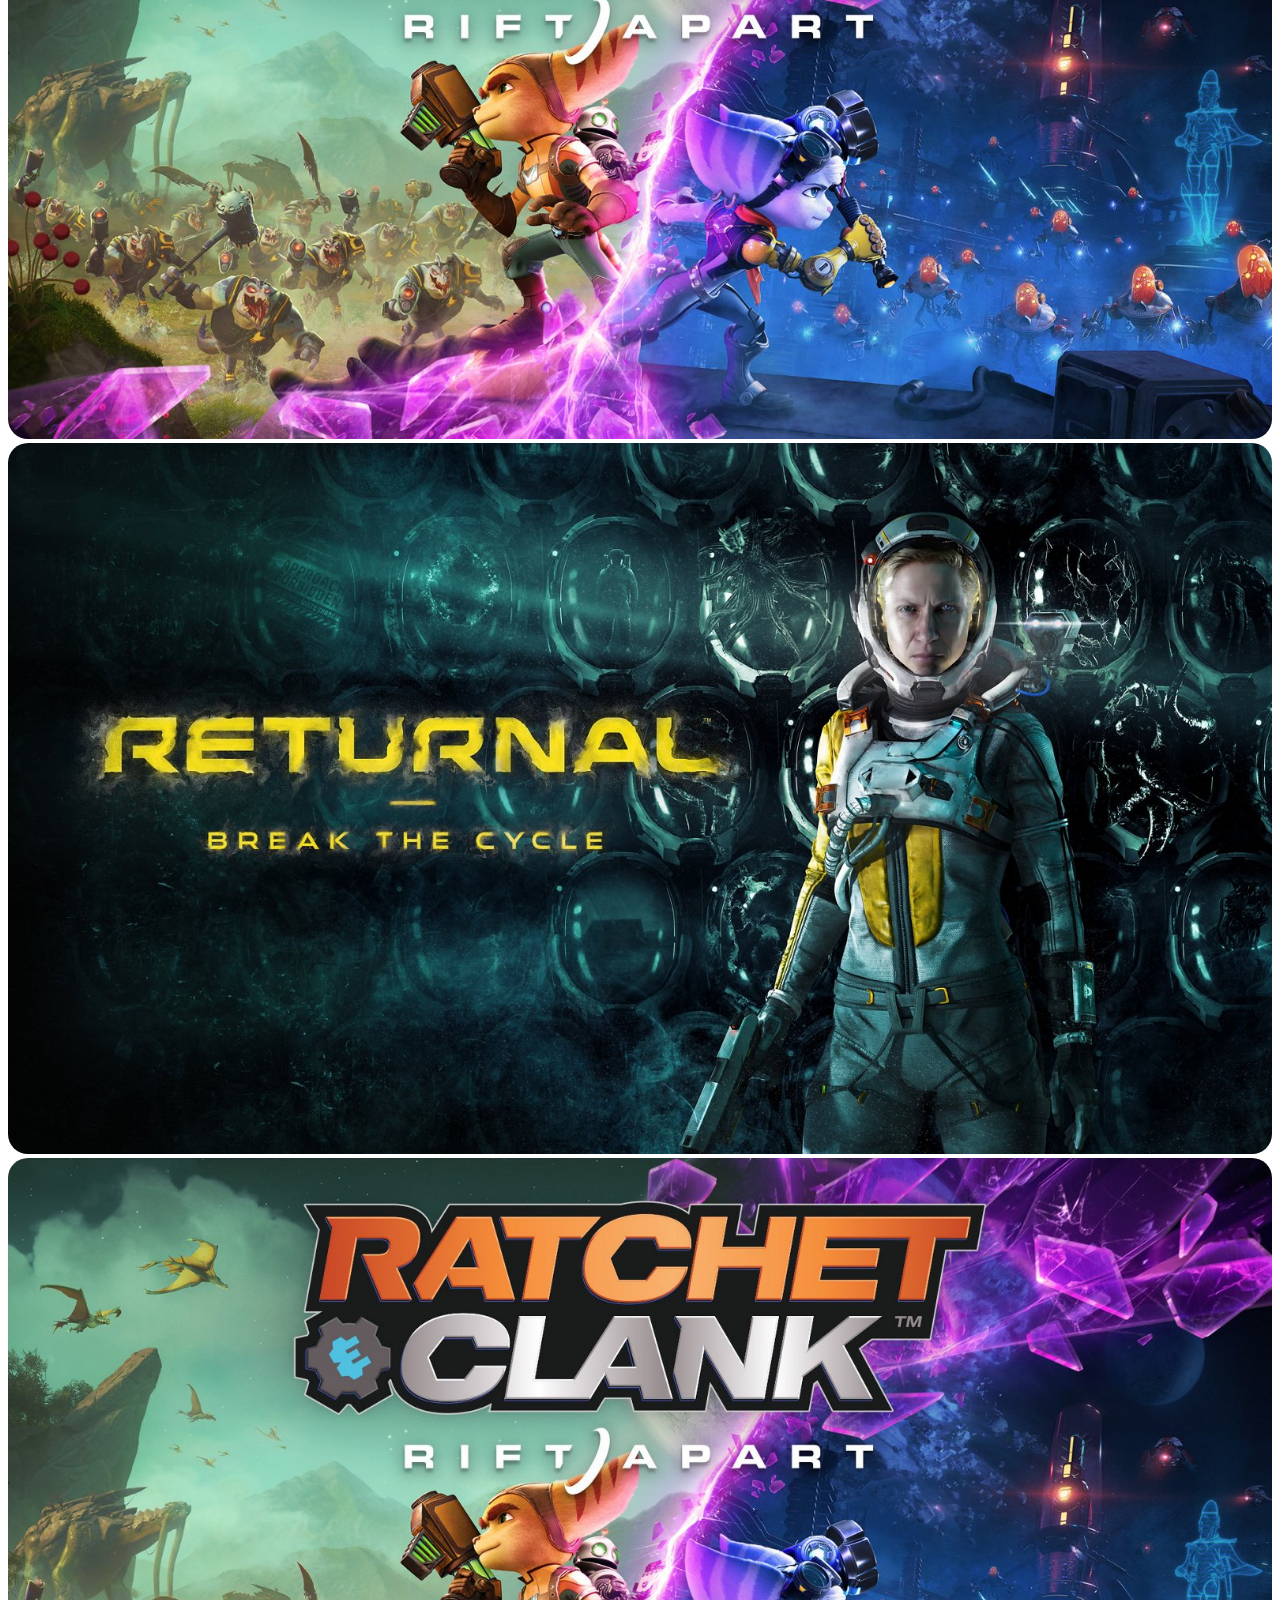
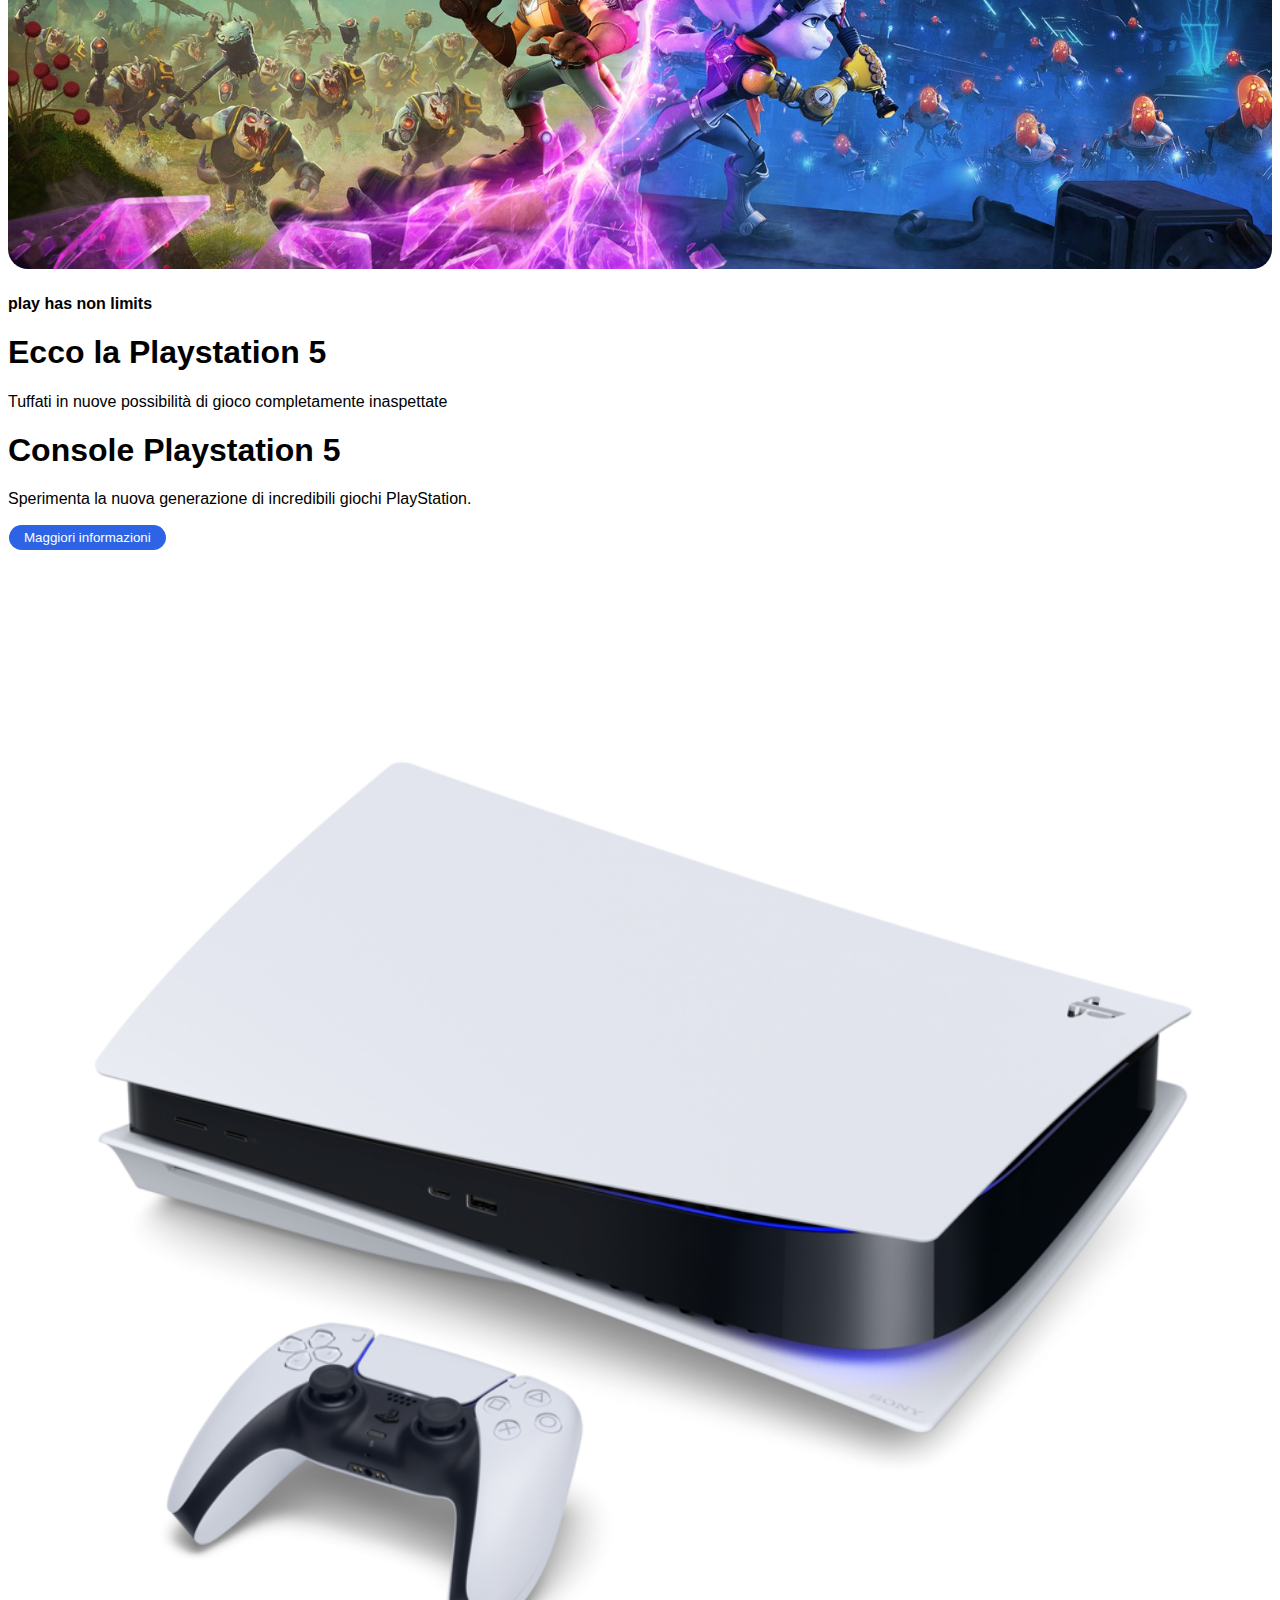
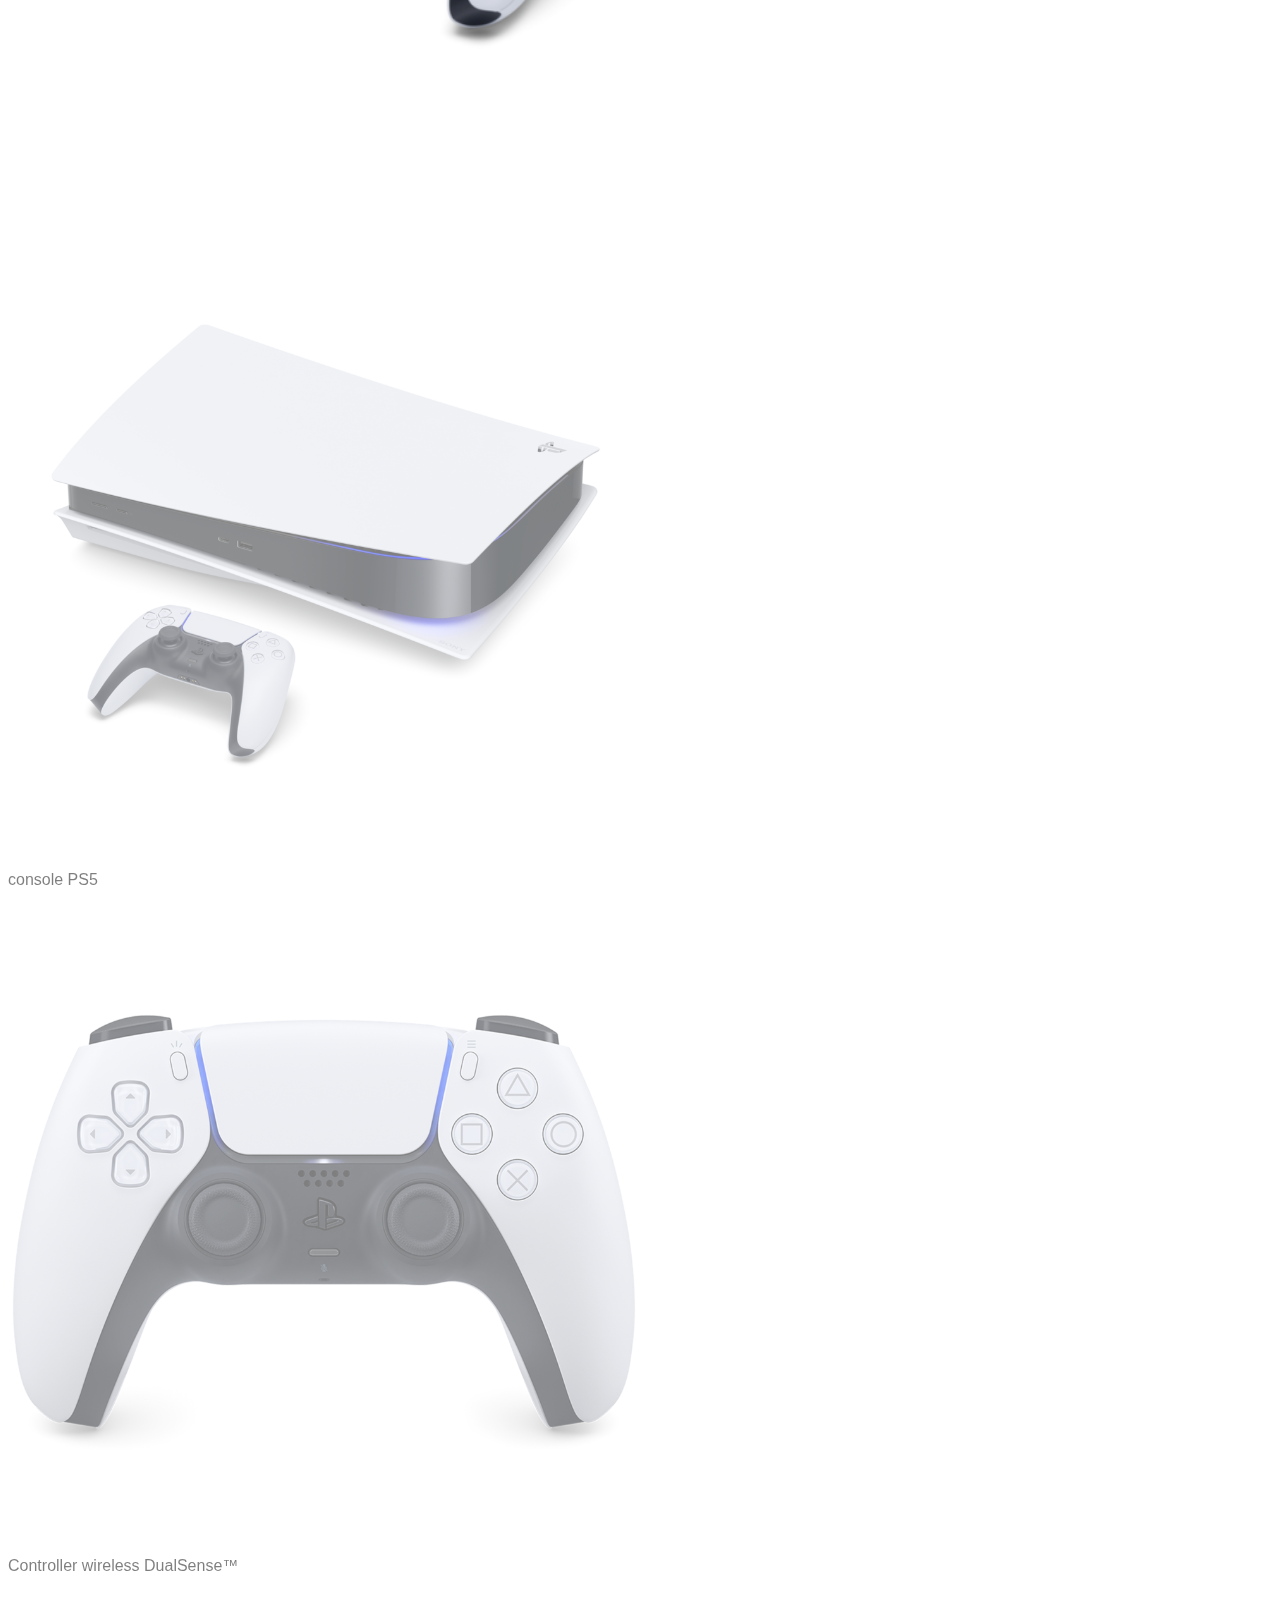
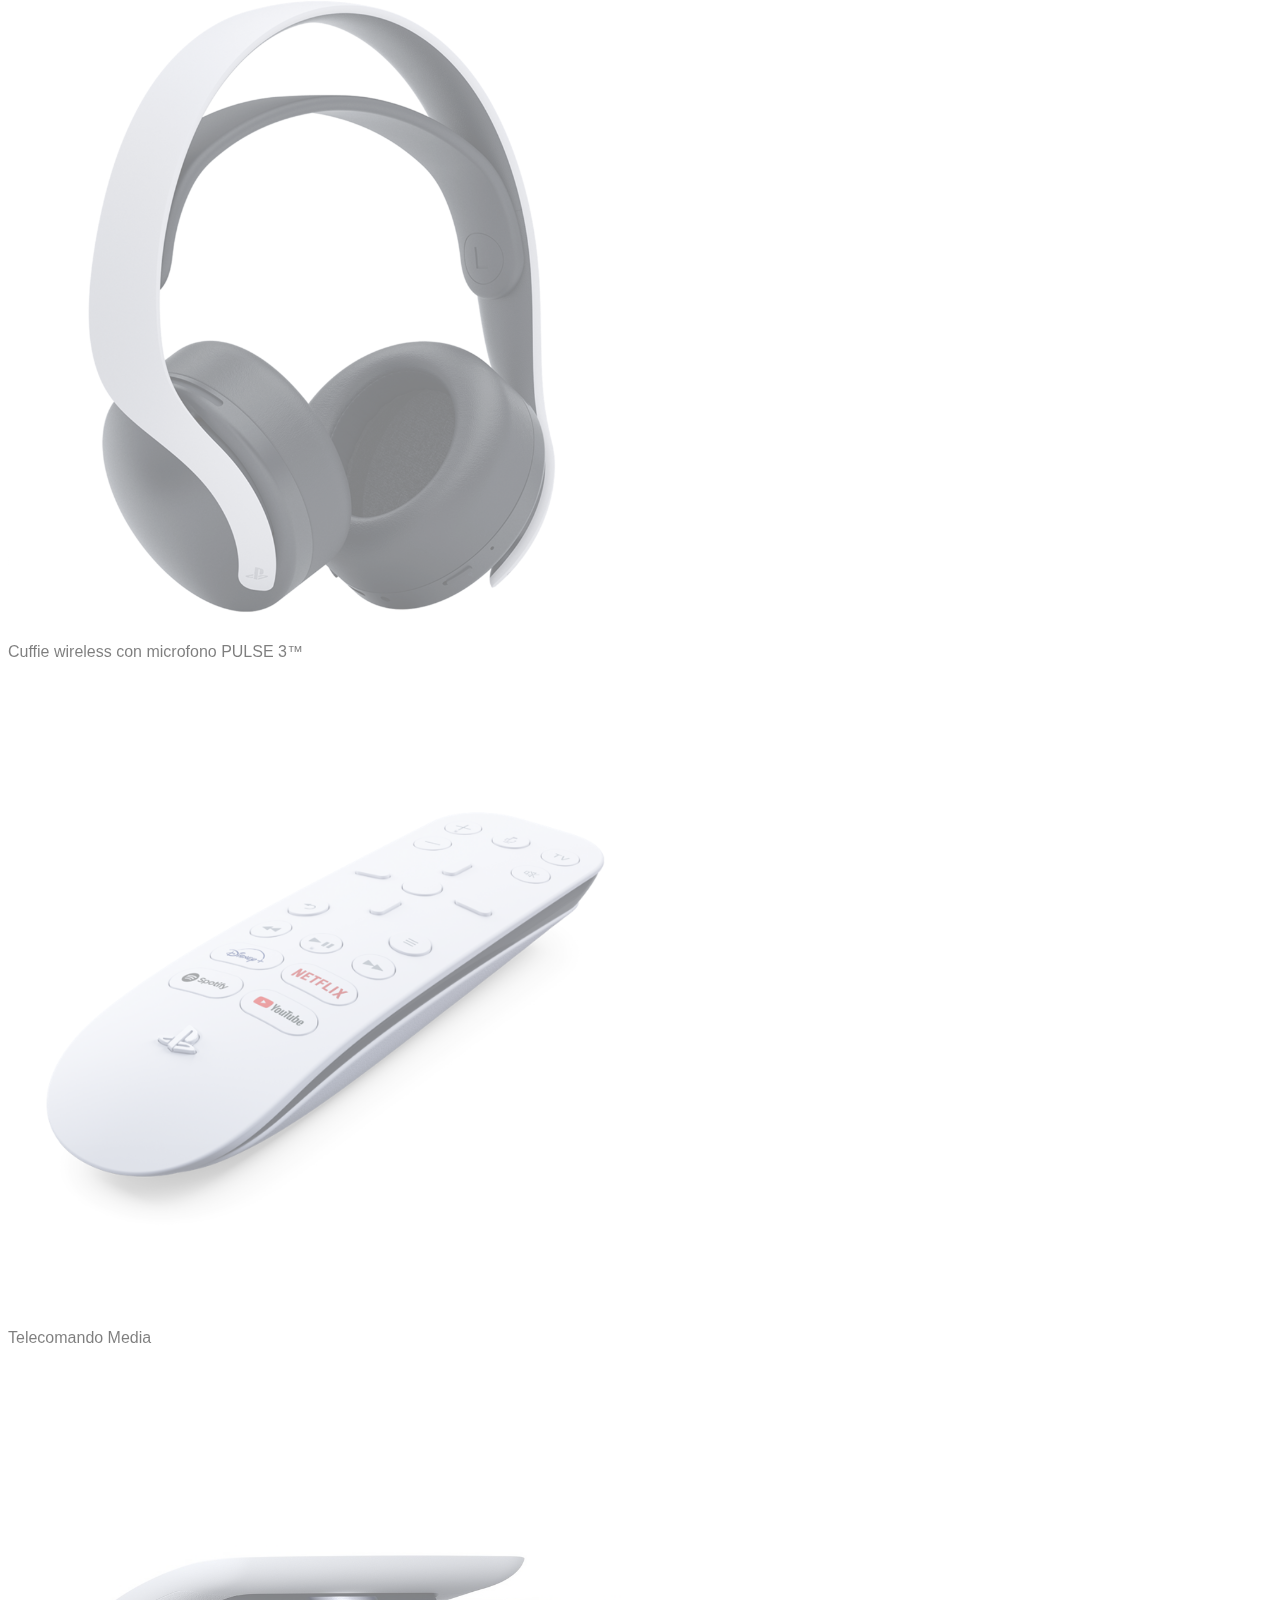
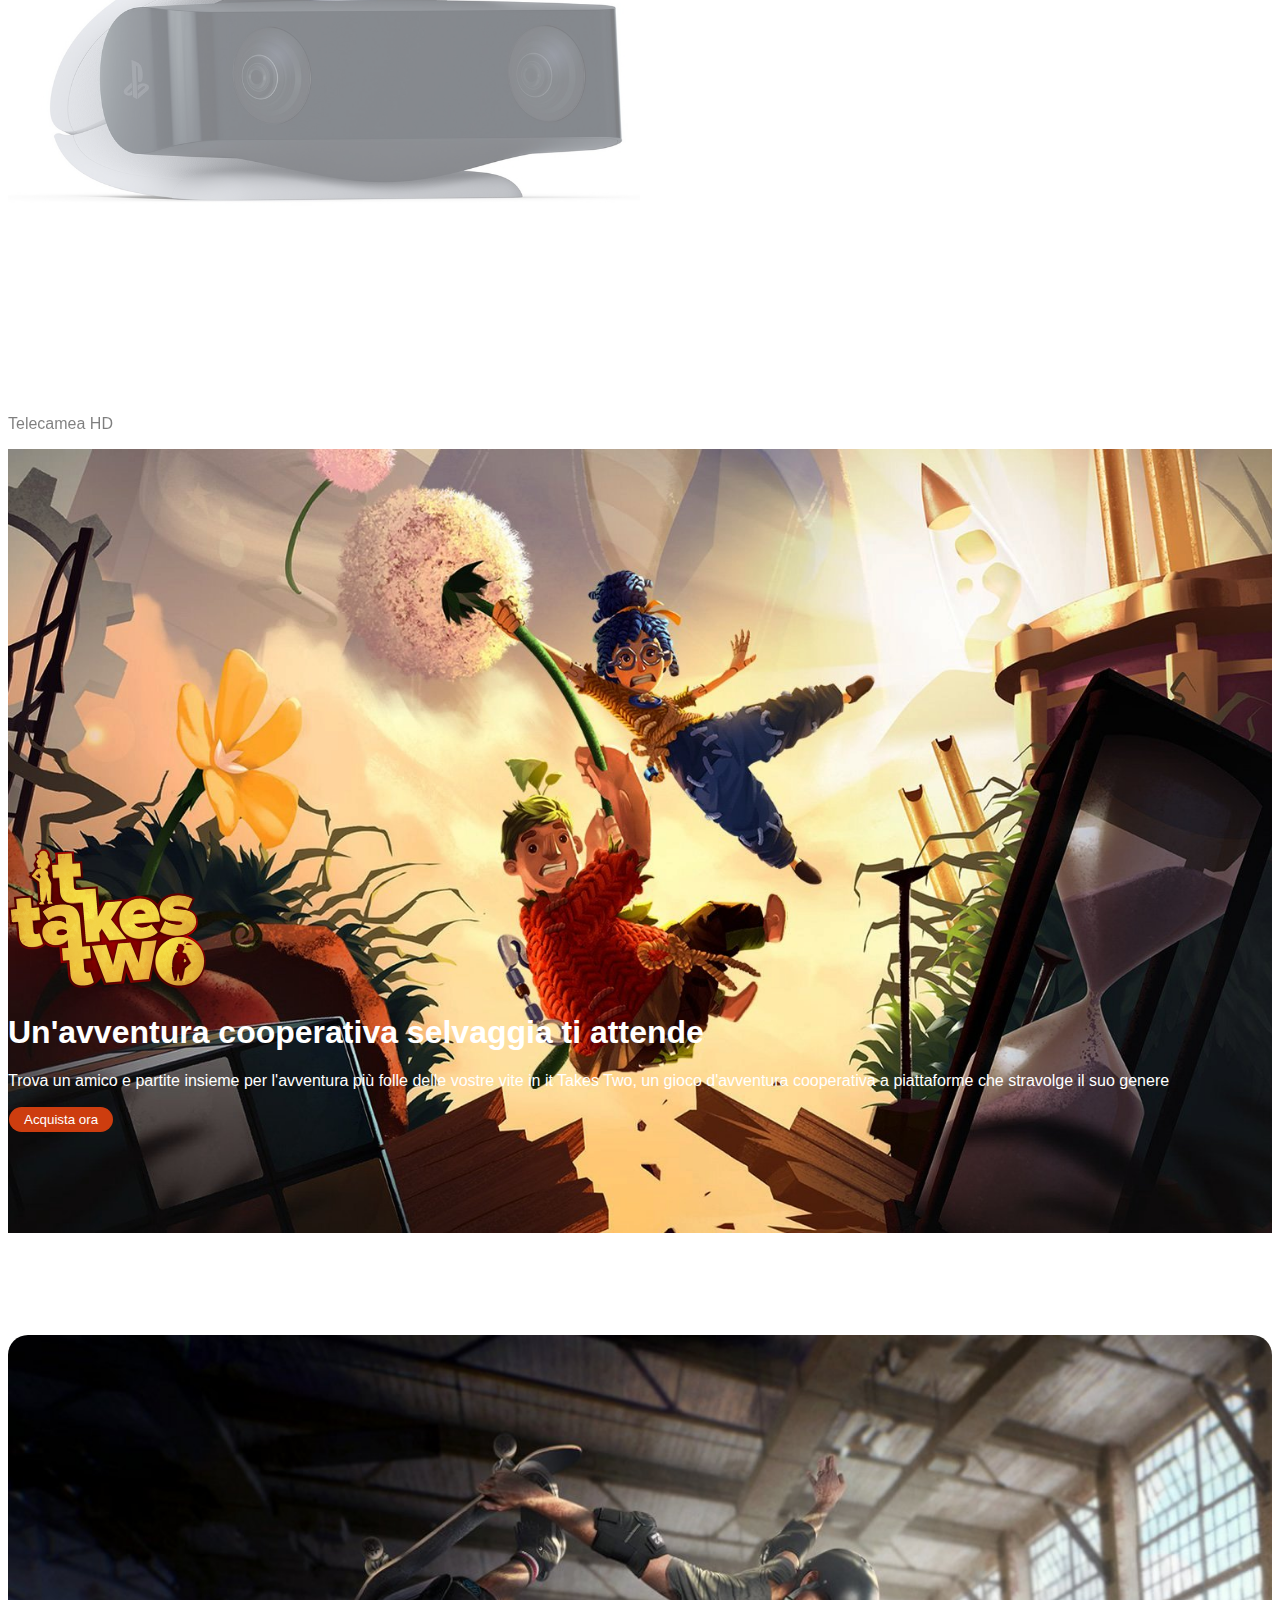
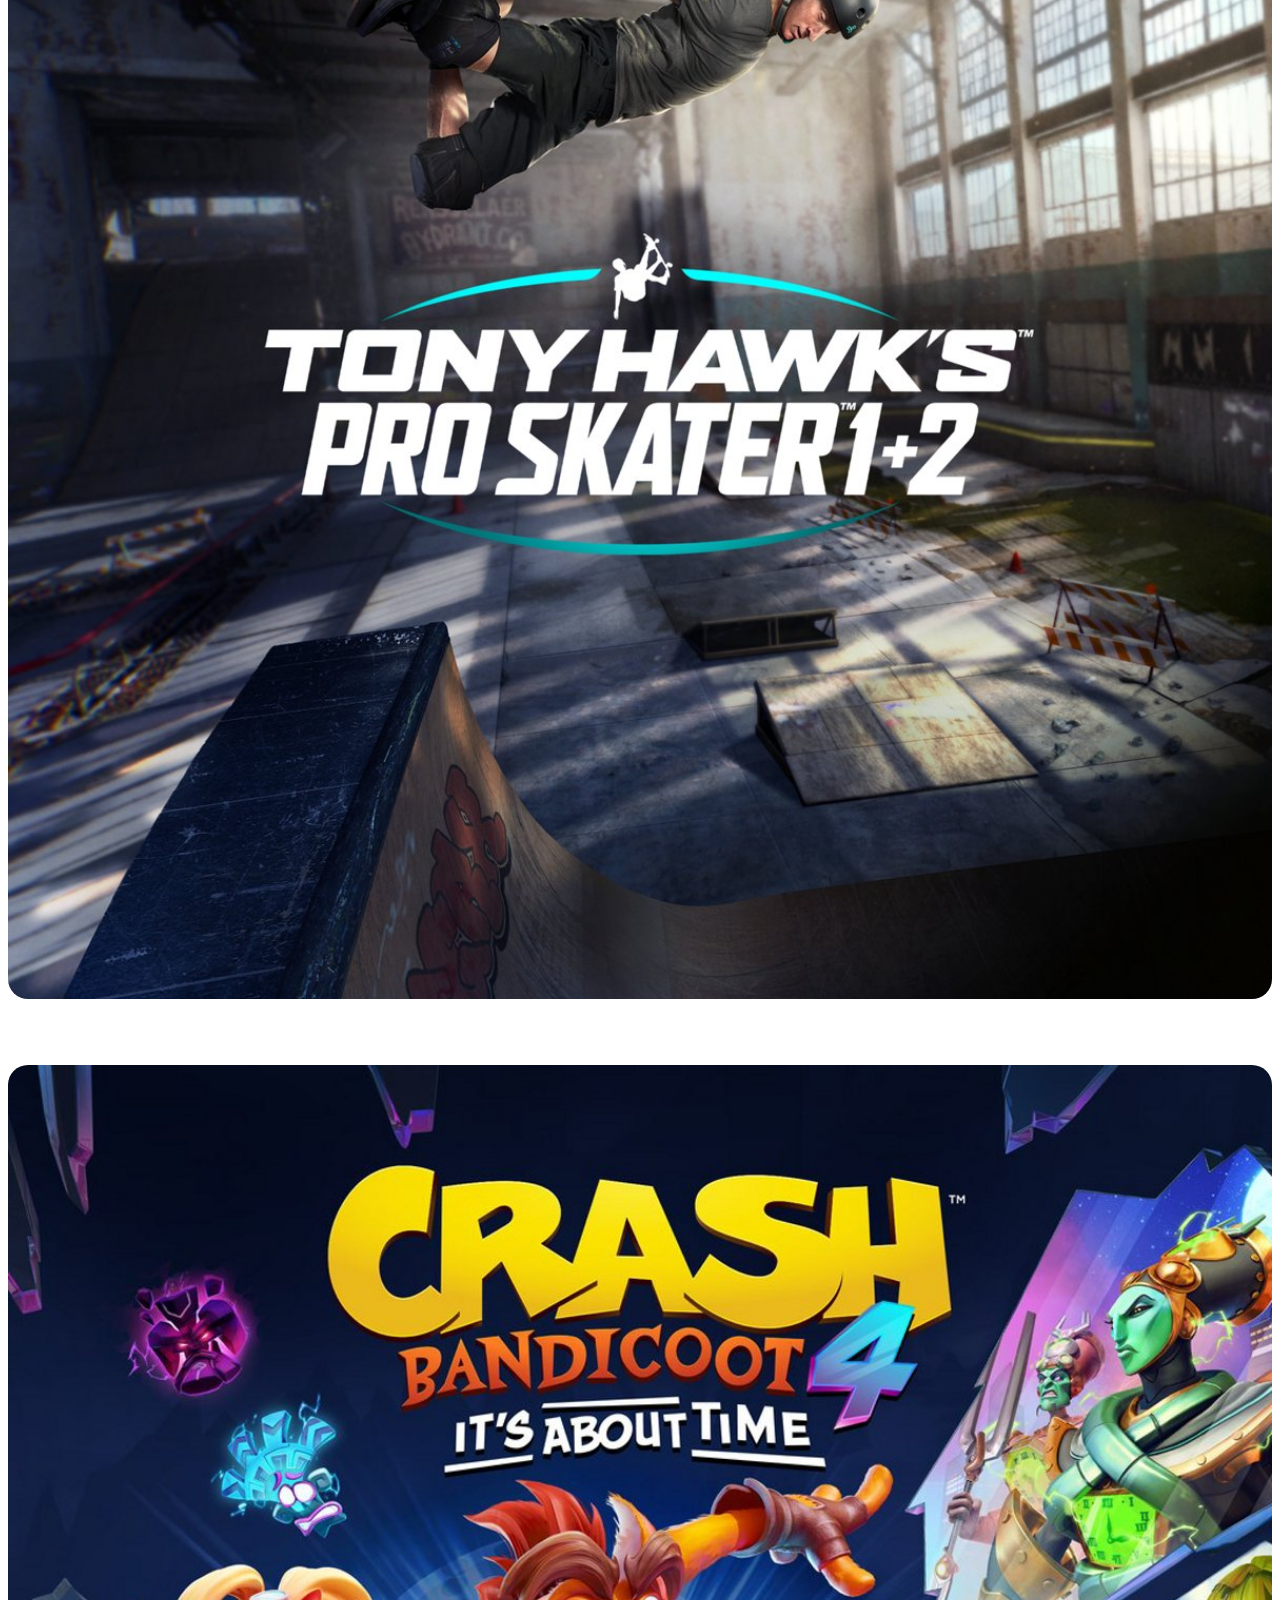
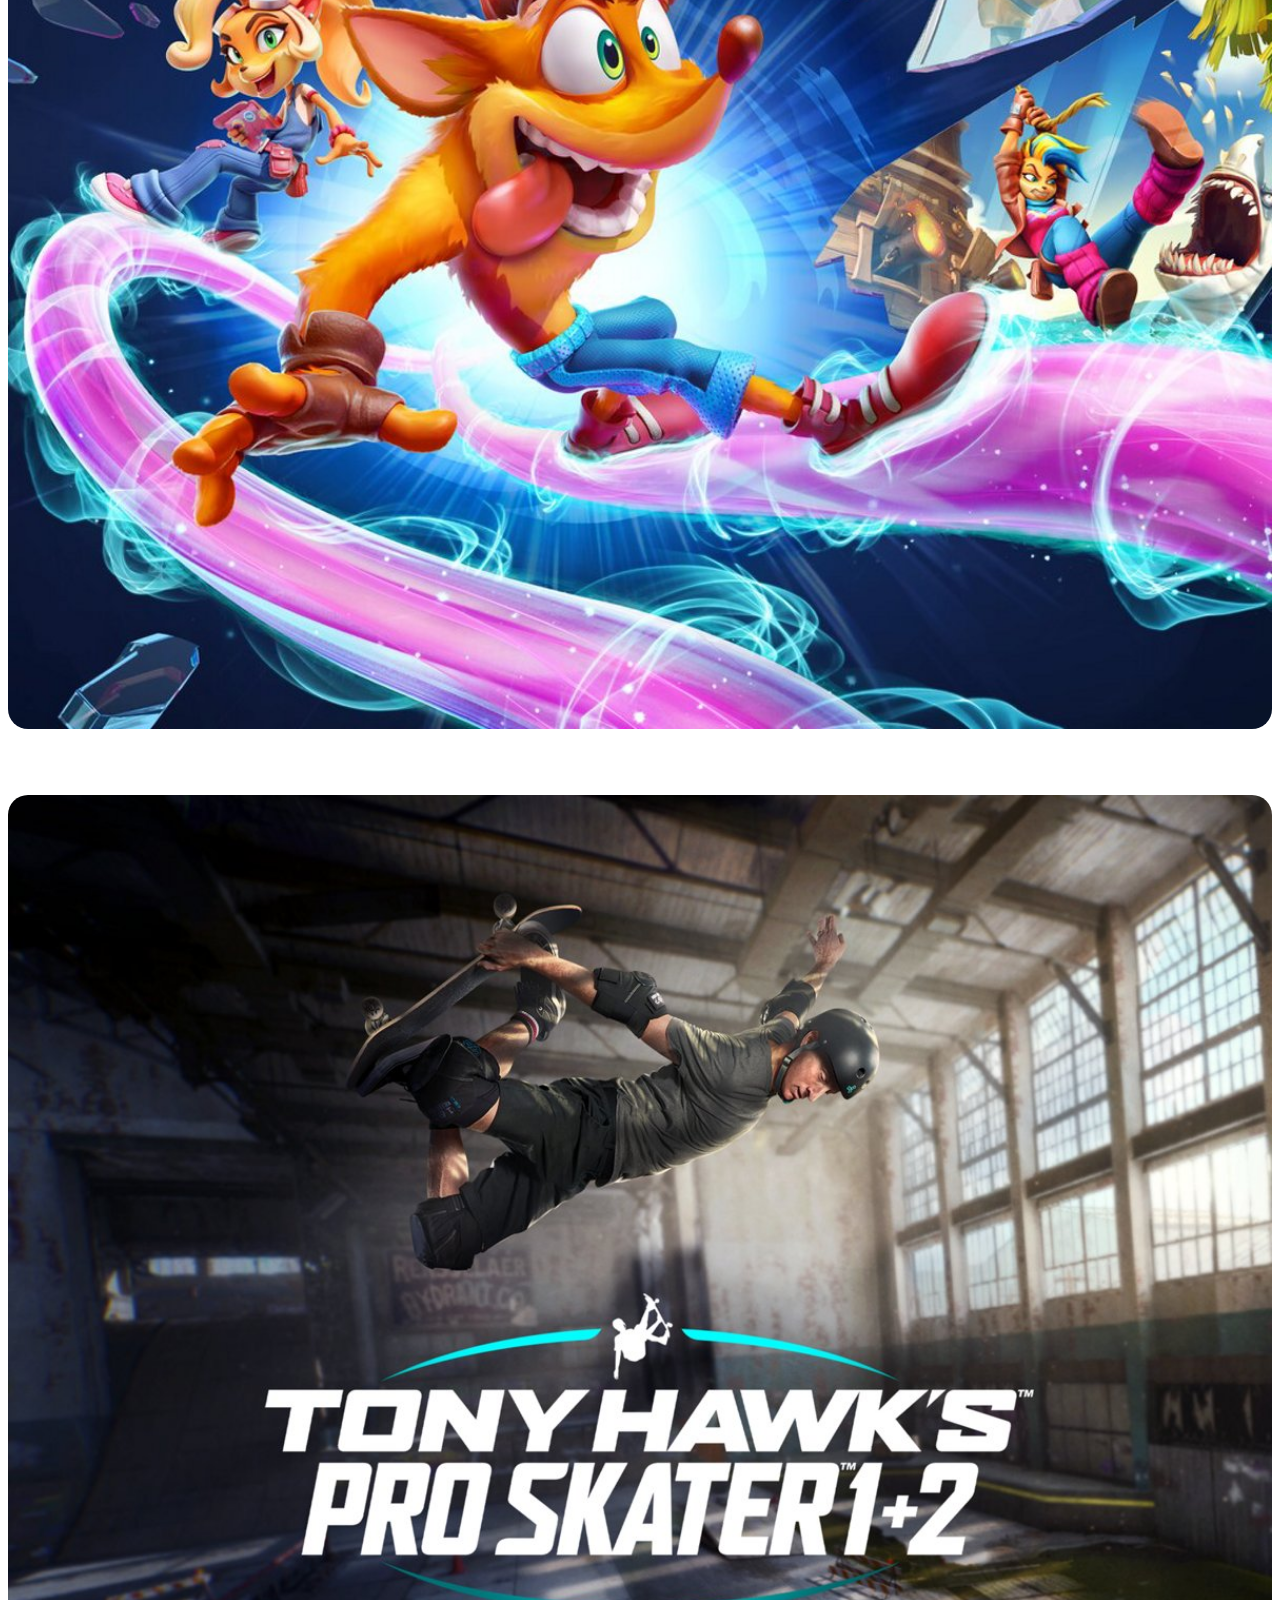
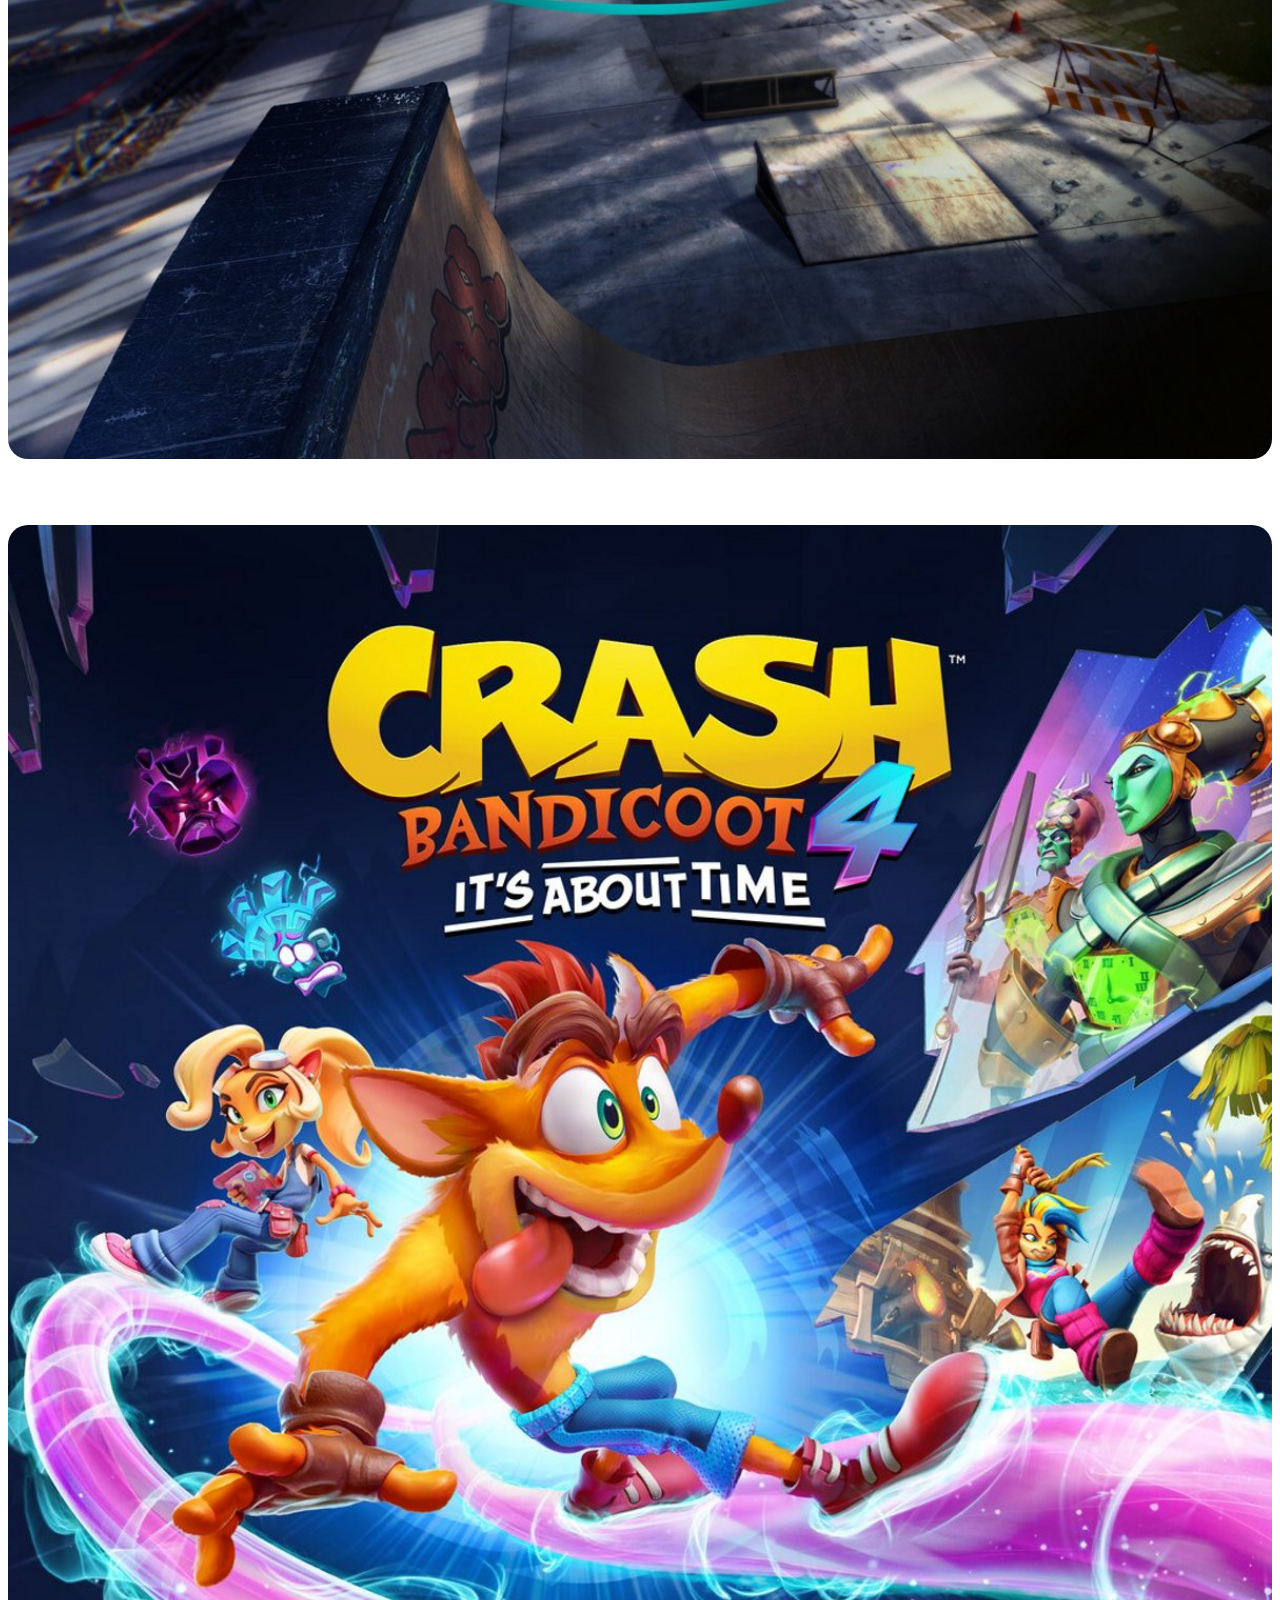
==== commit e552086e: "fix header" ====
--- a/index.html
+++ b/index.html
@@ -40,33 +40,33 @@
                         </button>
                         <div class="collapse navbar-collapse" id="navbarSupportedContent">
                             <ul class="navbar-nav me-auto my-2 my-lg-0 navbar-nav-scroll ">
-                                <li class="nav-item dropdown px-2">
-                                    <a class="nav-link align-items-center text-black " href="#">
+                                <li class="nav-item dropdown  px-2">
+                                    <a class="nav_link" href="#">
                                         Giochi <img class="chevron" src="img/chevron-down-solid.svg" alt="">
                                     </a>
                                 </li>
                                 <li class="nav-item dropdown px-2 ">
-                                    <a class="nav-link  text-black " href="#">
+                                    <a class="nav_link " href="#">
                                         Hardware <img class="chevron" src="img/chevron-down-solid.svg" alt="">
                                     </a>
                                 </li>
                                 <li class="nav-item dropdown px-2">
-                                    <a class="nav-link  text-black" href="#">
+                                    <a class="nav_link  " href="#">
                                         Servizi <img class="chevron" src="img/chevron-down-solid.svg" alt="">
                                     </a>
                                 </li>
                                 <li class="nav-item dropdown px-2">
-                                    <a class="nav-link  text-black" href="#">
+                                    <a class="nav_link  " href="#">
                                         Novità <img class="chevron" src="img/chevron-down-solid.svg" alt="">
                                     </a>
                                 </li>
                                 <li class="nav-item dropdown px-2">
-                                    <a class="nav-link  text-black" href="#">
+                                    <a class="nav_link  " href="#">
                                         Fai acquisti <img class="chevron" src="img/chevron-down-solid.svg" alt="">
                                     </a>
                                 </li>
                                 <li class="nav-item dropdown px-2">
-                                    <a class="nav-link text-black" href="#">
+                                    <a class="nav_link " href="#">
                                         Supporto <img class="chevron" src="img/chevron-down-solid.svg" alt="">
                                     </a>
                                 </li>
@@ -75,7 +75,7 @@
                                 <ul class="navbar-nav me-auto my-2 my-lg-0 navbar-nav-scroll"
                                     style="--bs-scroll-height: 100px;">
                                     <li class="nav-item dropdown">
-                                        <a class="nav-link  text-black" href="#">
+                                        <a class="nav_link" href="#">
                                             My Playstation <img class="chevron" src="img/chevron-down-solid.svg" alt="">
                                         </a>
                                     </li>
--- a/css/style.css
+++ b/css/style.css
@@ -11,6 +11,9 @@
     padding-bottom: 100px;
 }
 
+body {
+    font-family: Arial, Helvetica, sans-serif;
+}
 
 /*------------------
     BUTTON
@@ -84,41 +87,40 @@
   position: fixed;
   width: 100%;
   z-index: 20;
-
-}
-.nav-link{
-    color: black;
 }
 
 .chevron{
     width: 10px;
 }
 
-.nav-link:hover{
-    color: lightgray;
-}
 .header-top {
   display: flex;
   justify-content: flex-end;
 }
-.header-bottom i{
-    color:lightgray;
-    font-size: 10px;
-}
+
 .header-bottom a{
     display: flex;
+    align-items: center;
     gap: 10px;
-
-}
+}
+
 .header-top img {
   width: 80px;
   padding: 10px 10px;
 }
 
-
-
 .lens{
     width: 28px;
+}
+
+.nav_link{
+    color: black;
+    text-decoration: none;
+
+}
+
+.nav_link:hover{
+    color:grey;
 }
 /*------------------
     MAIN
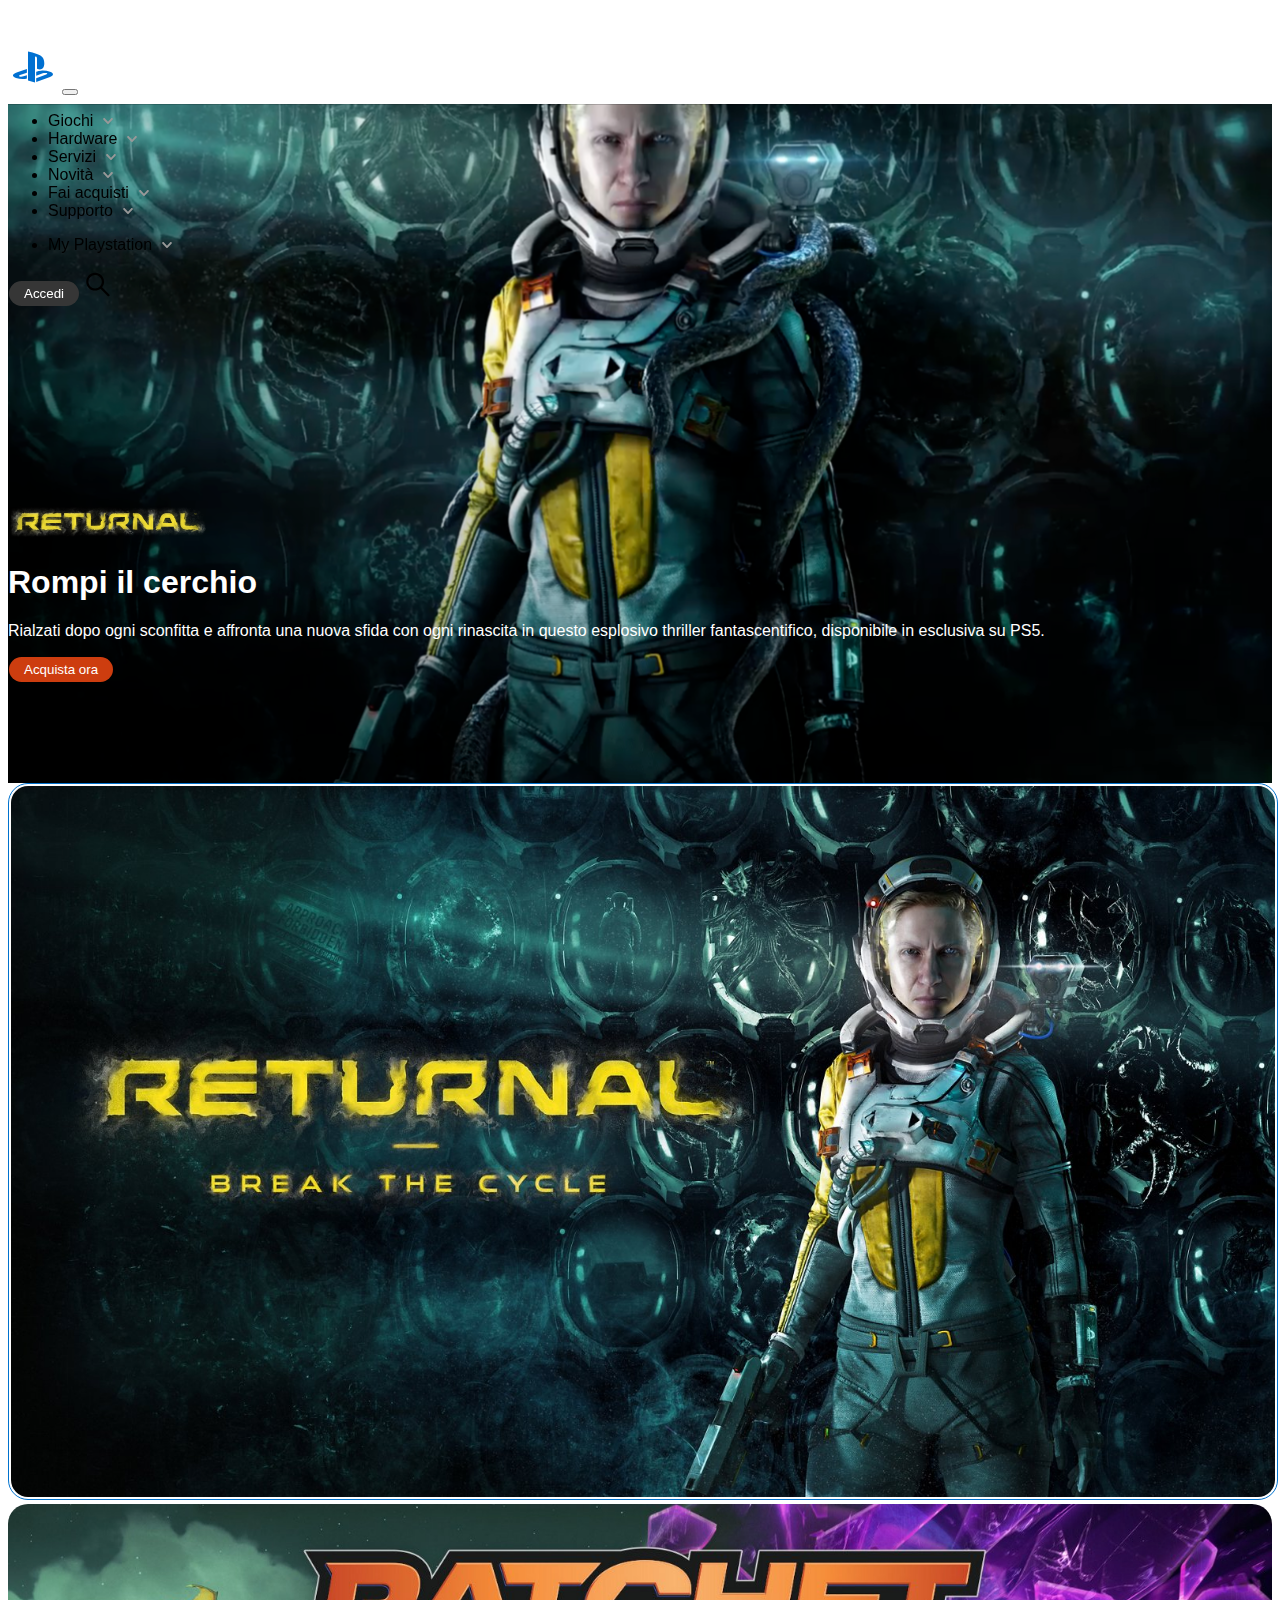
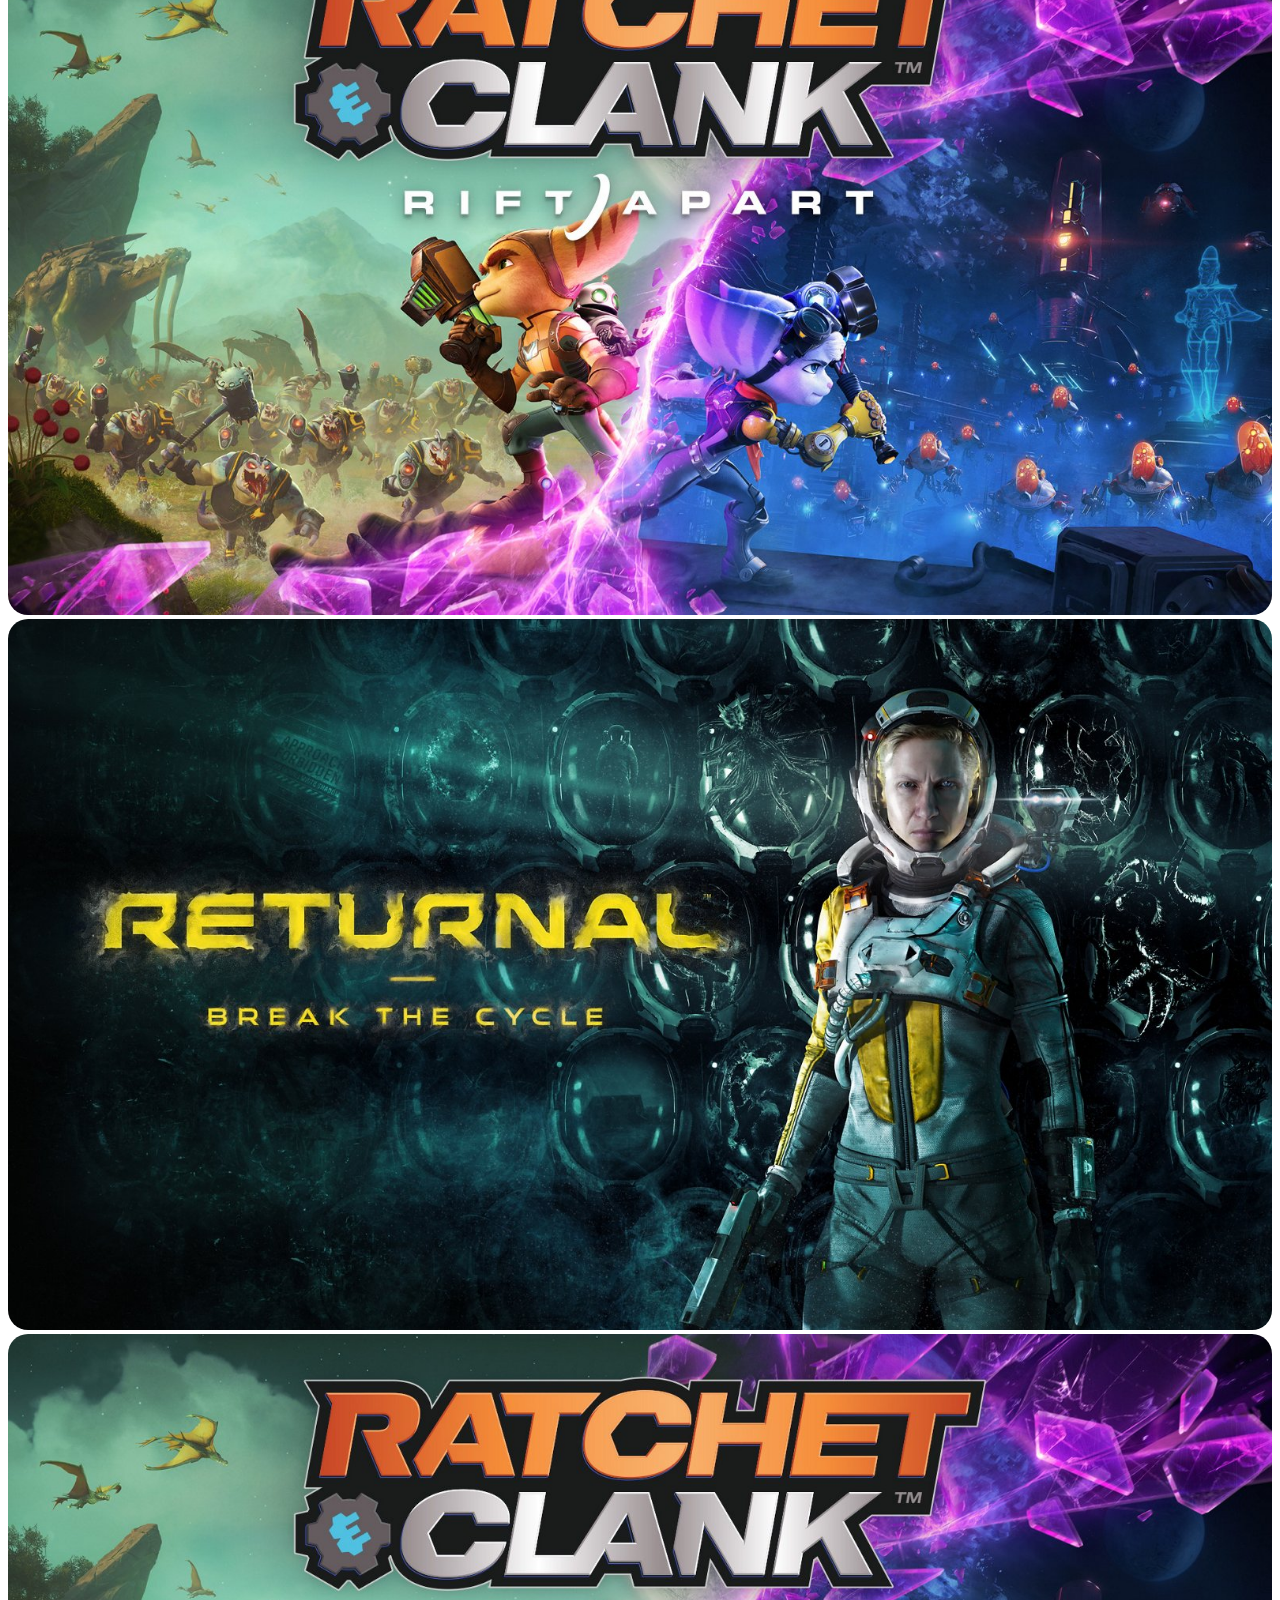
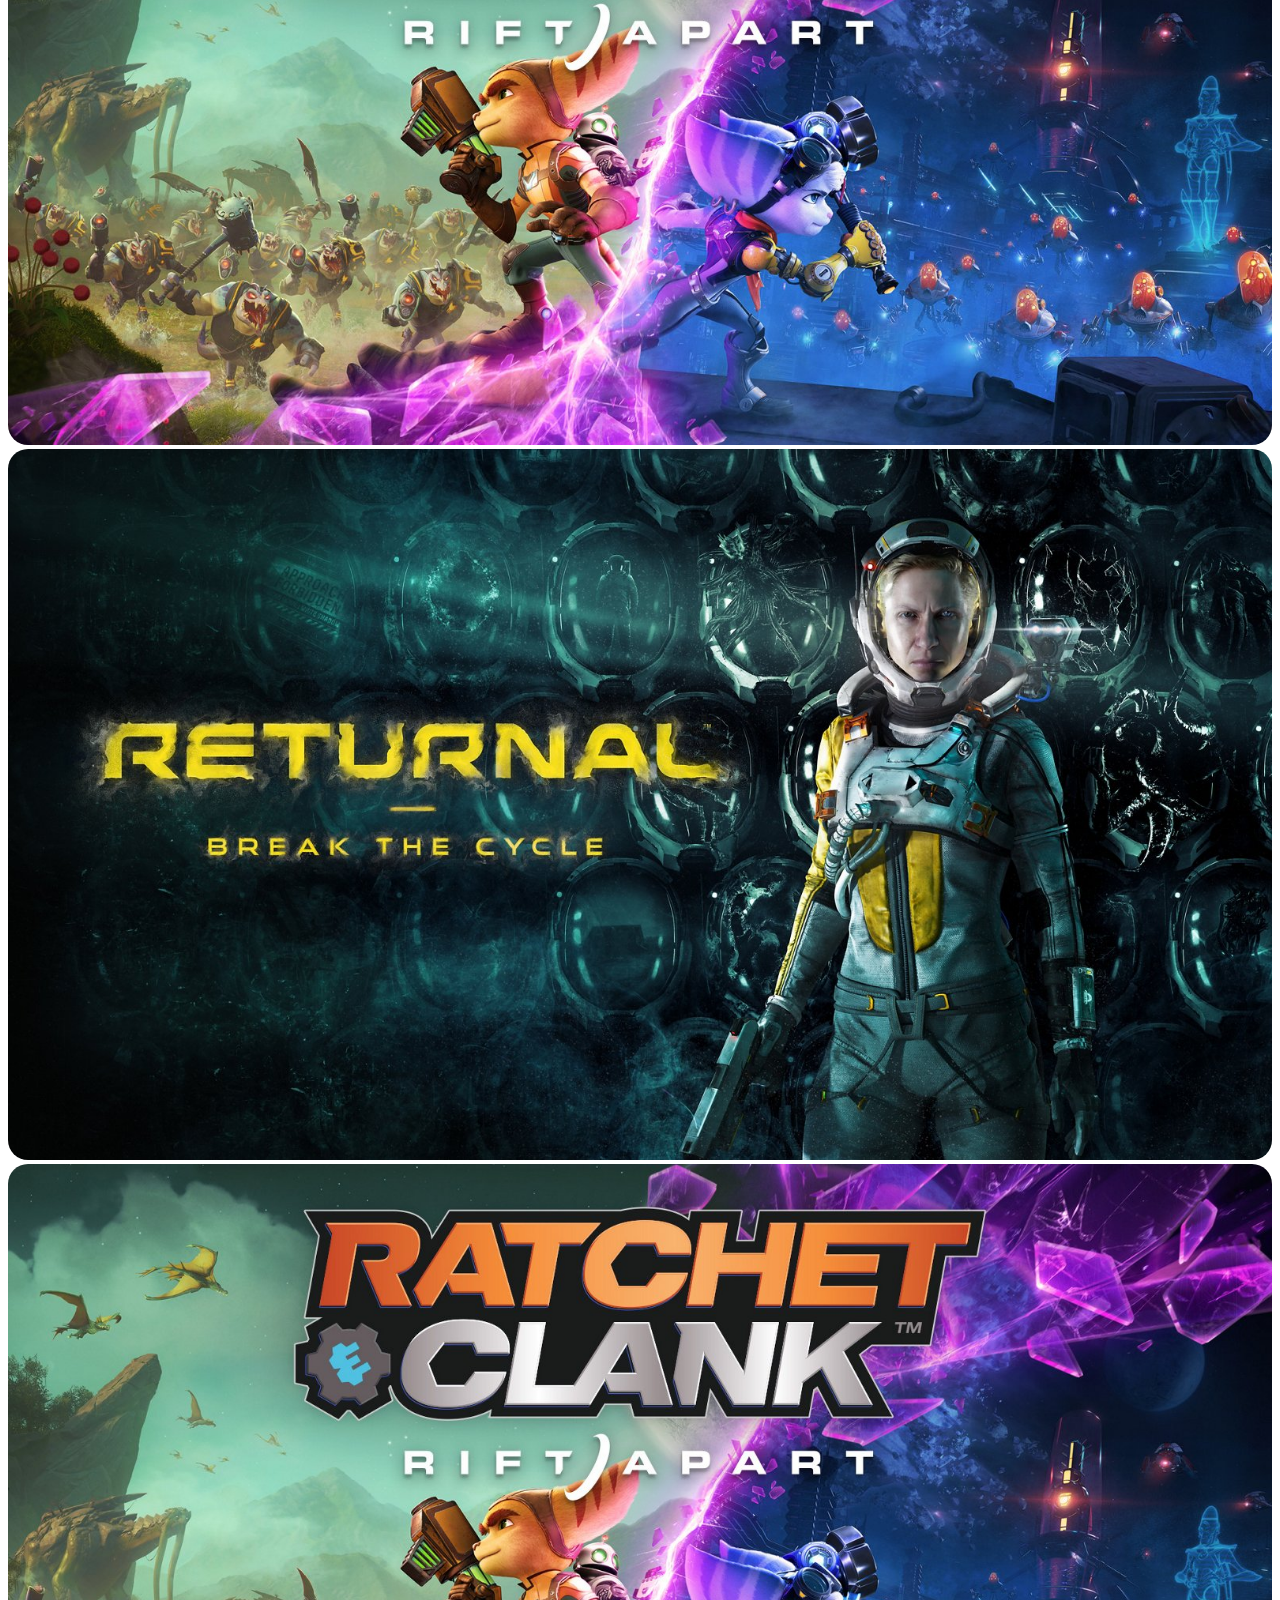
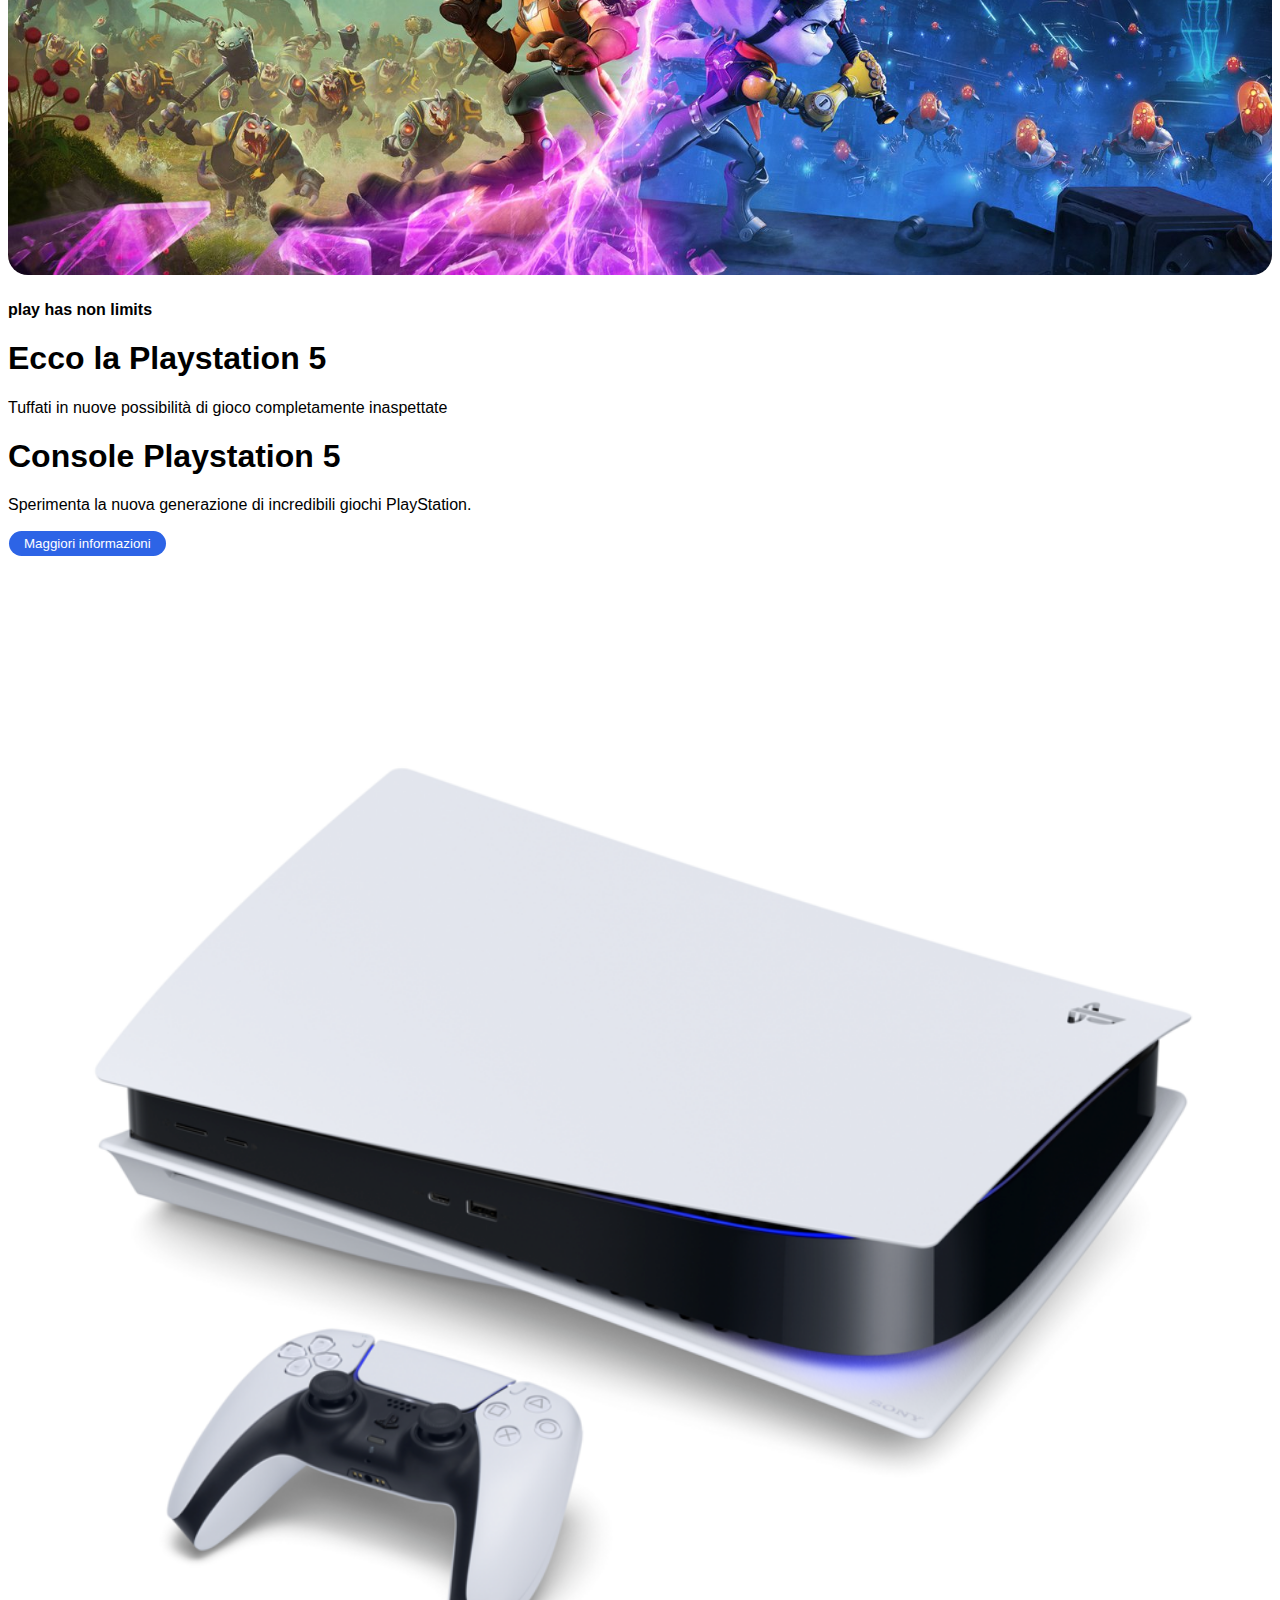
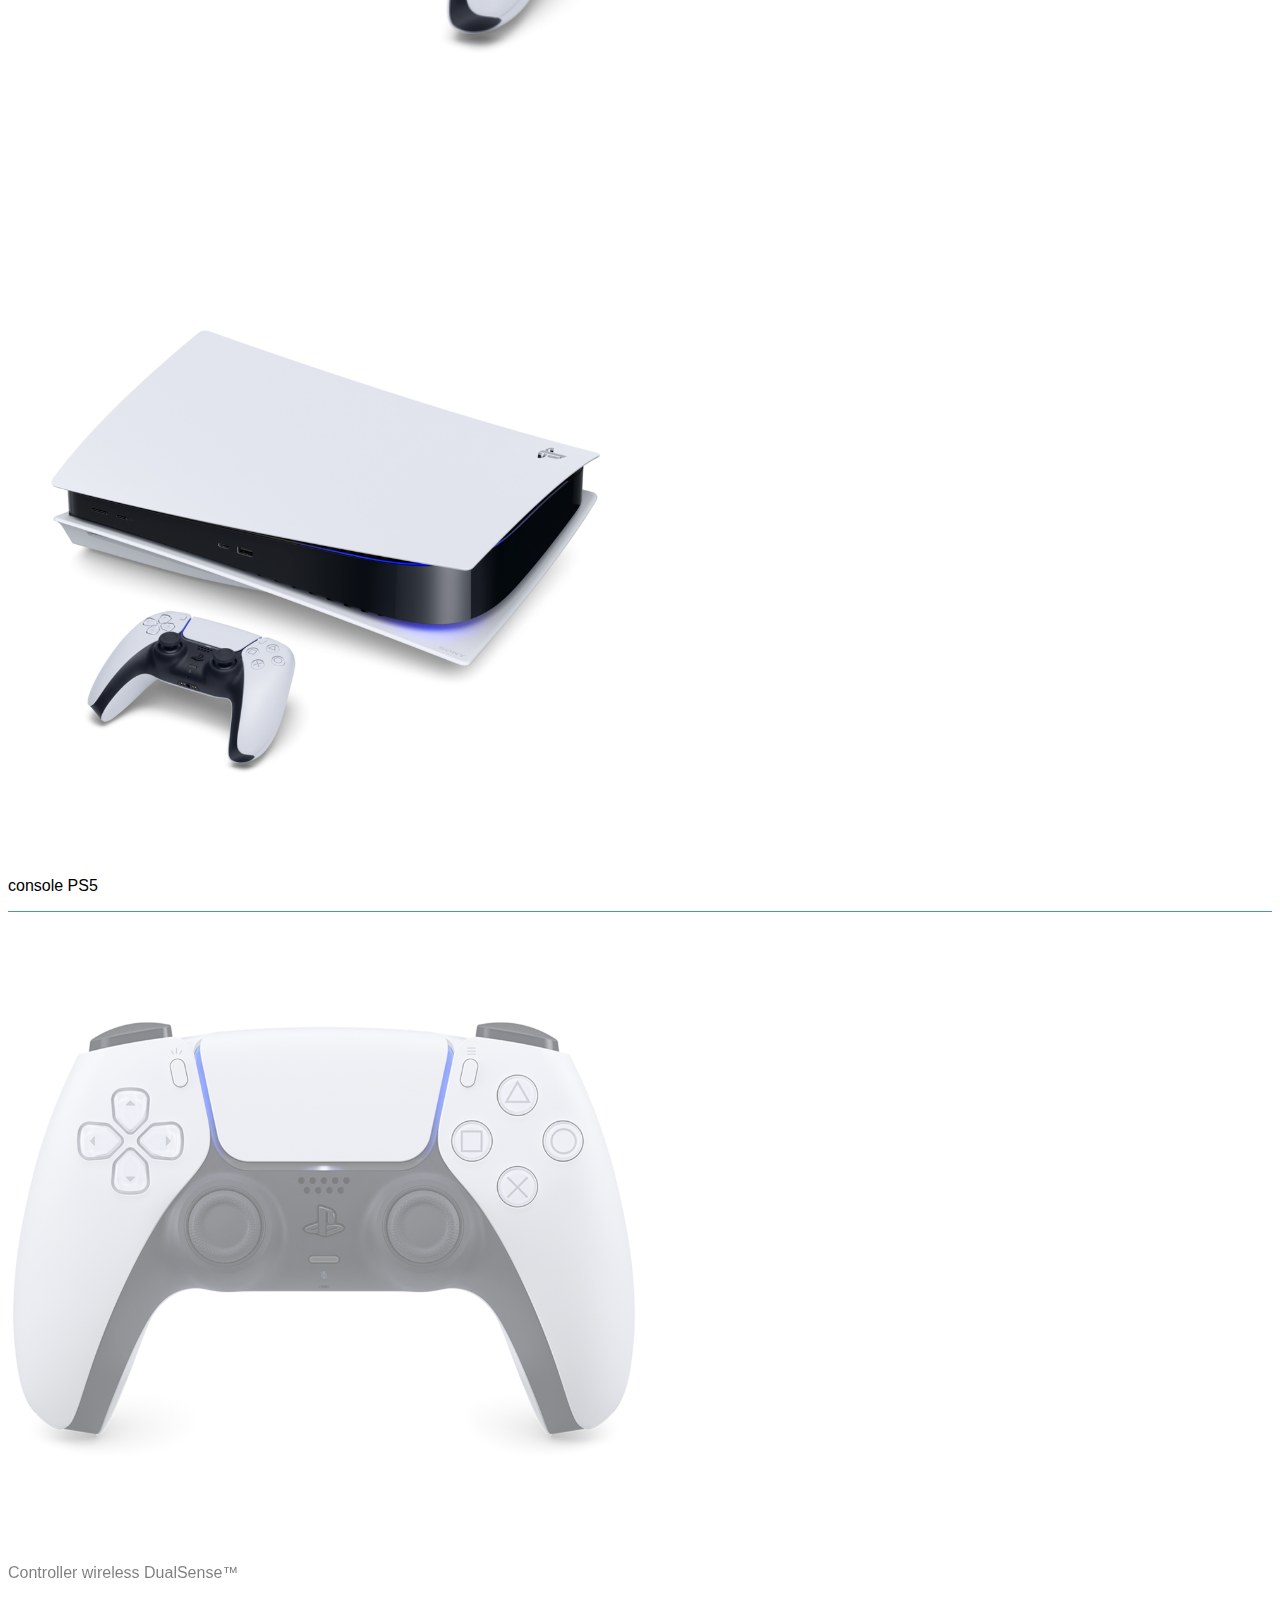
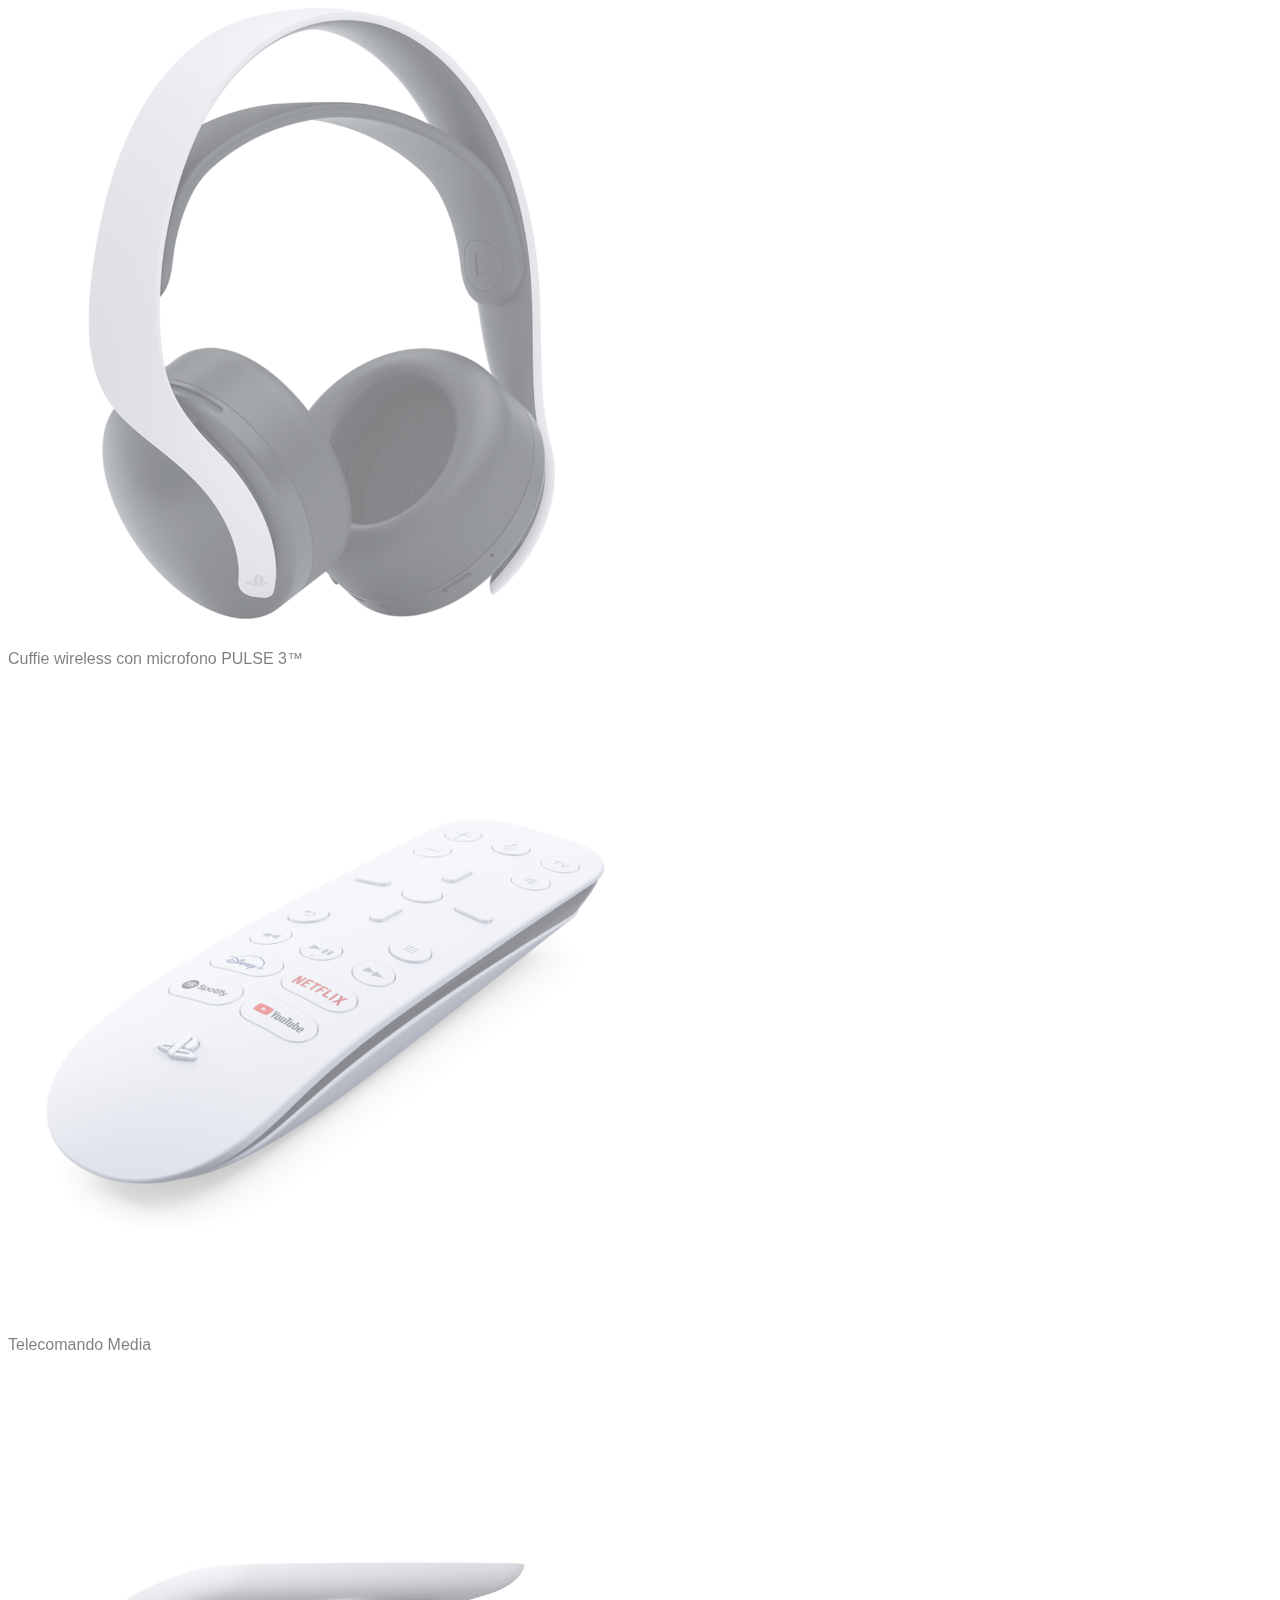
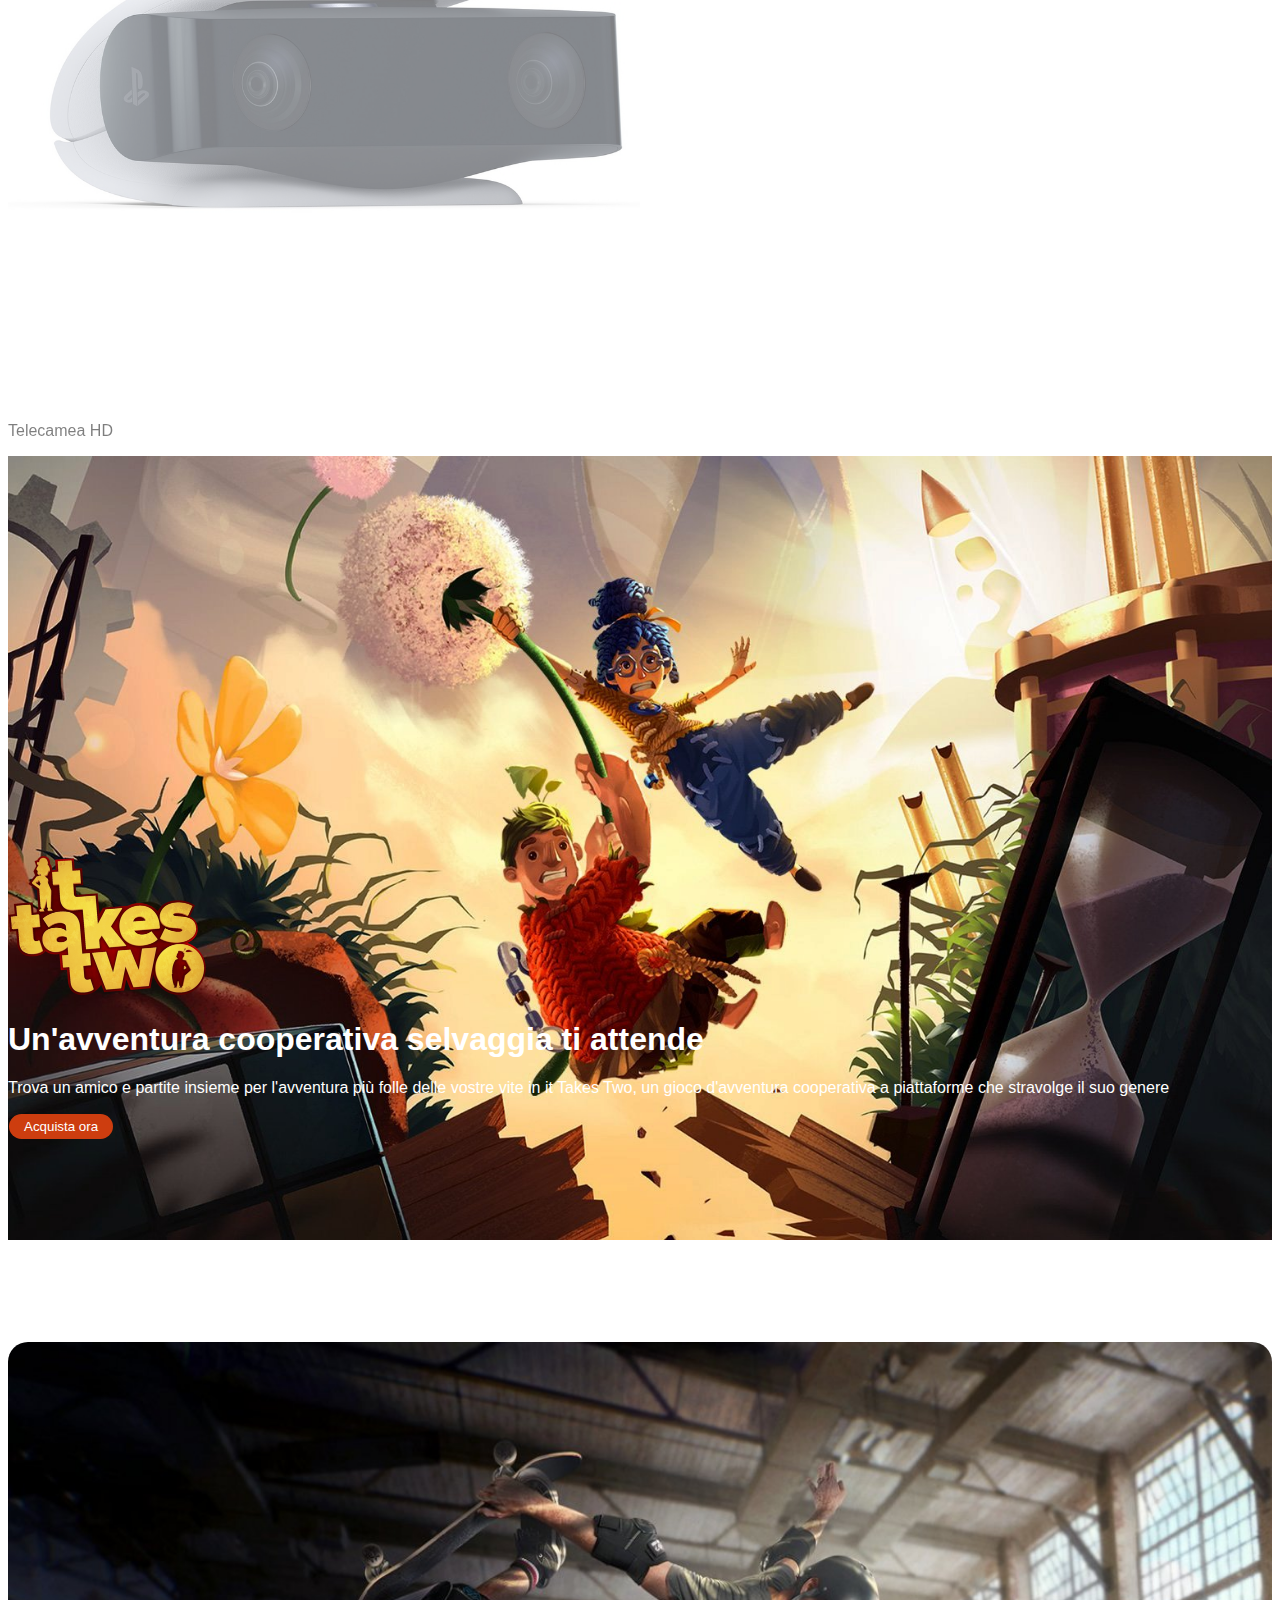
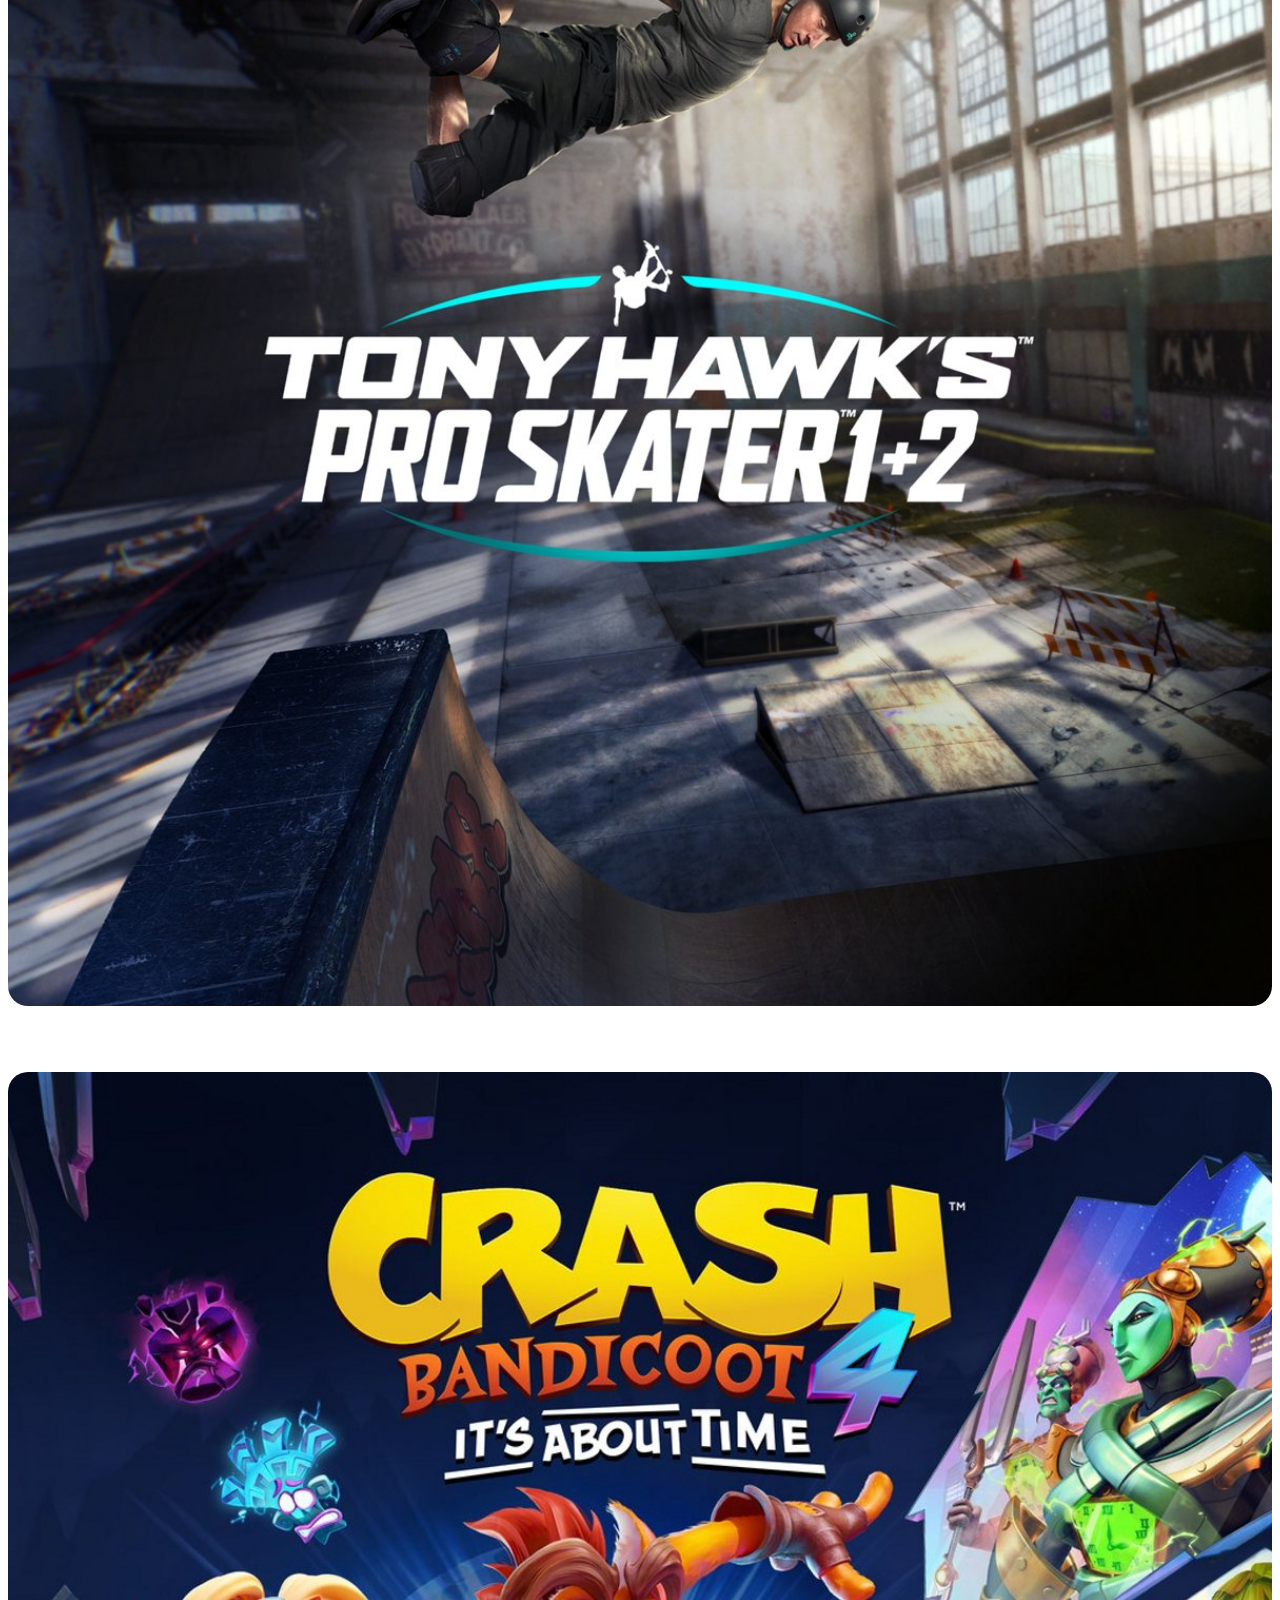
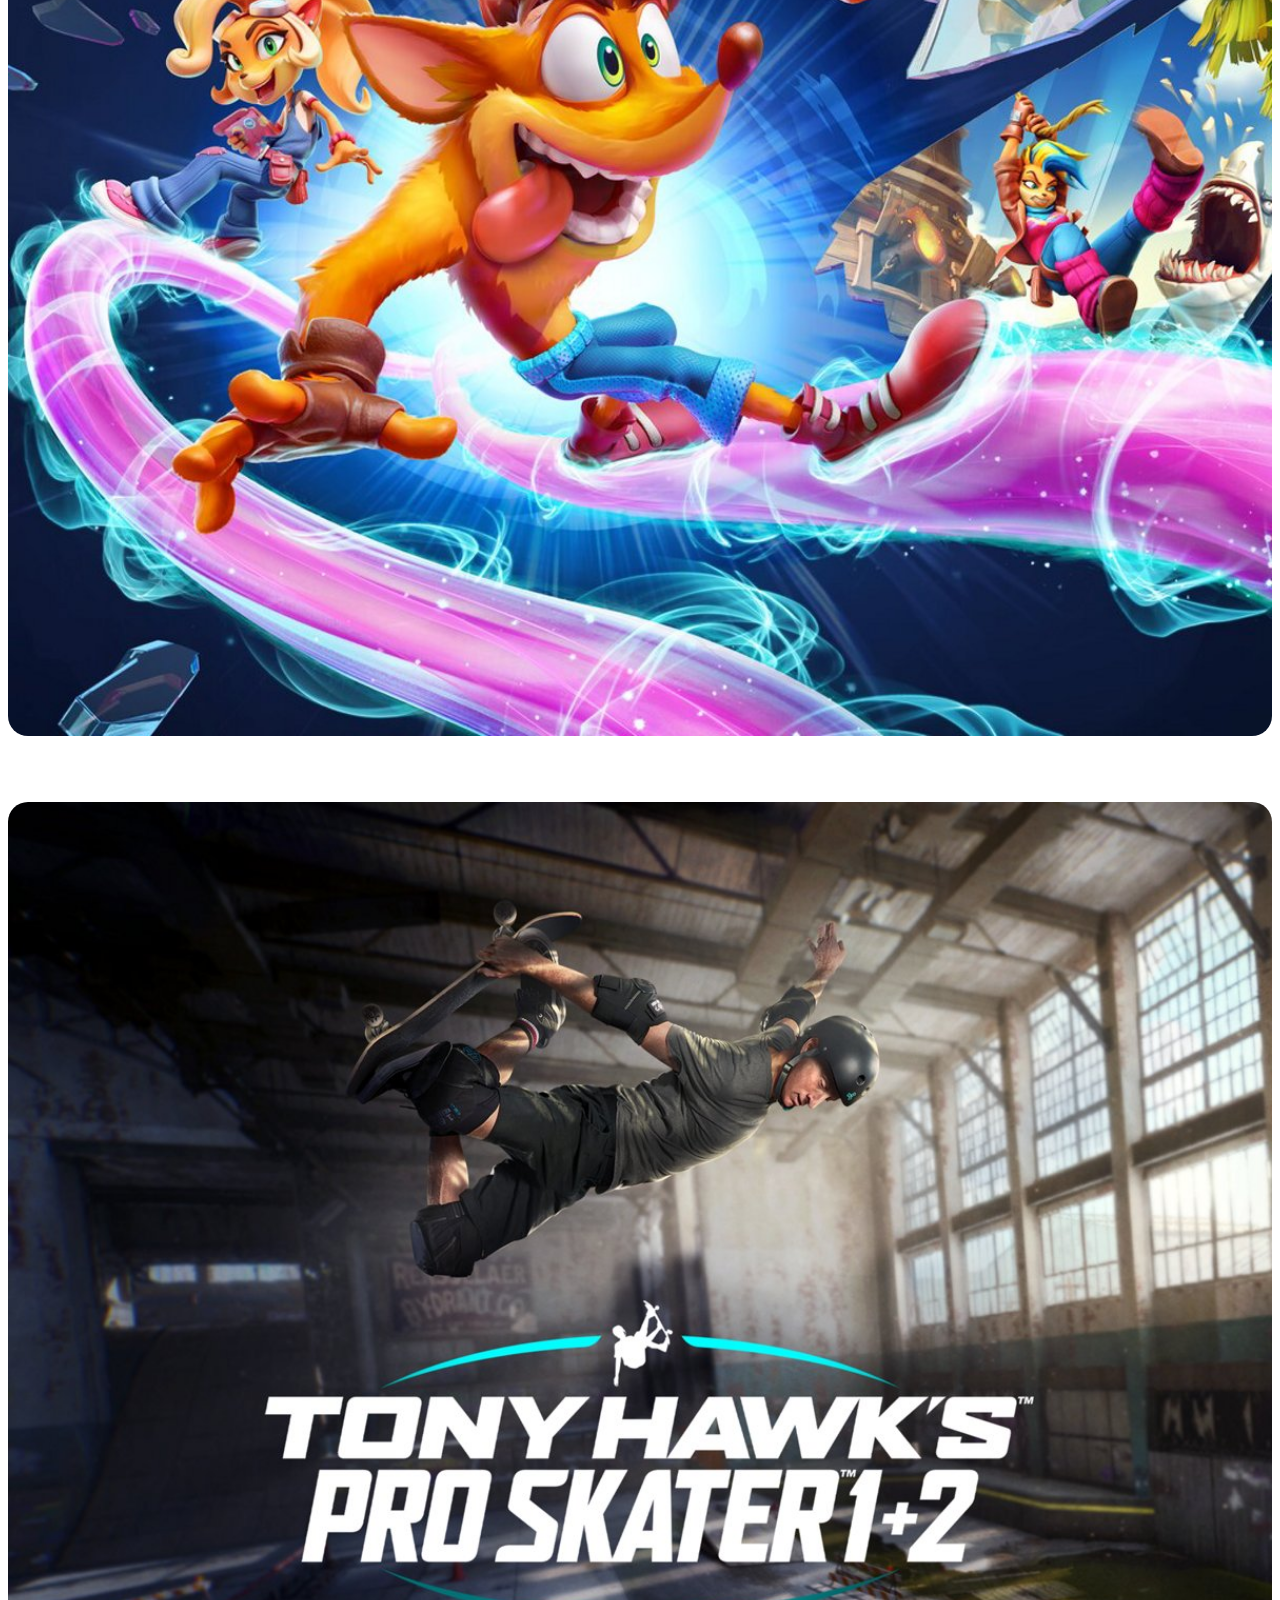
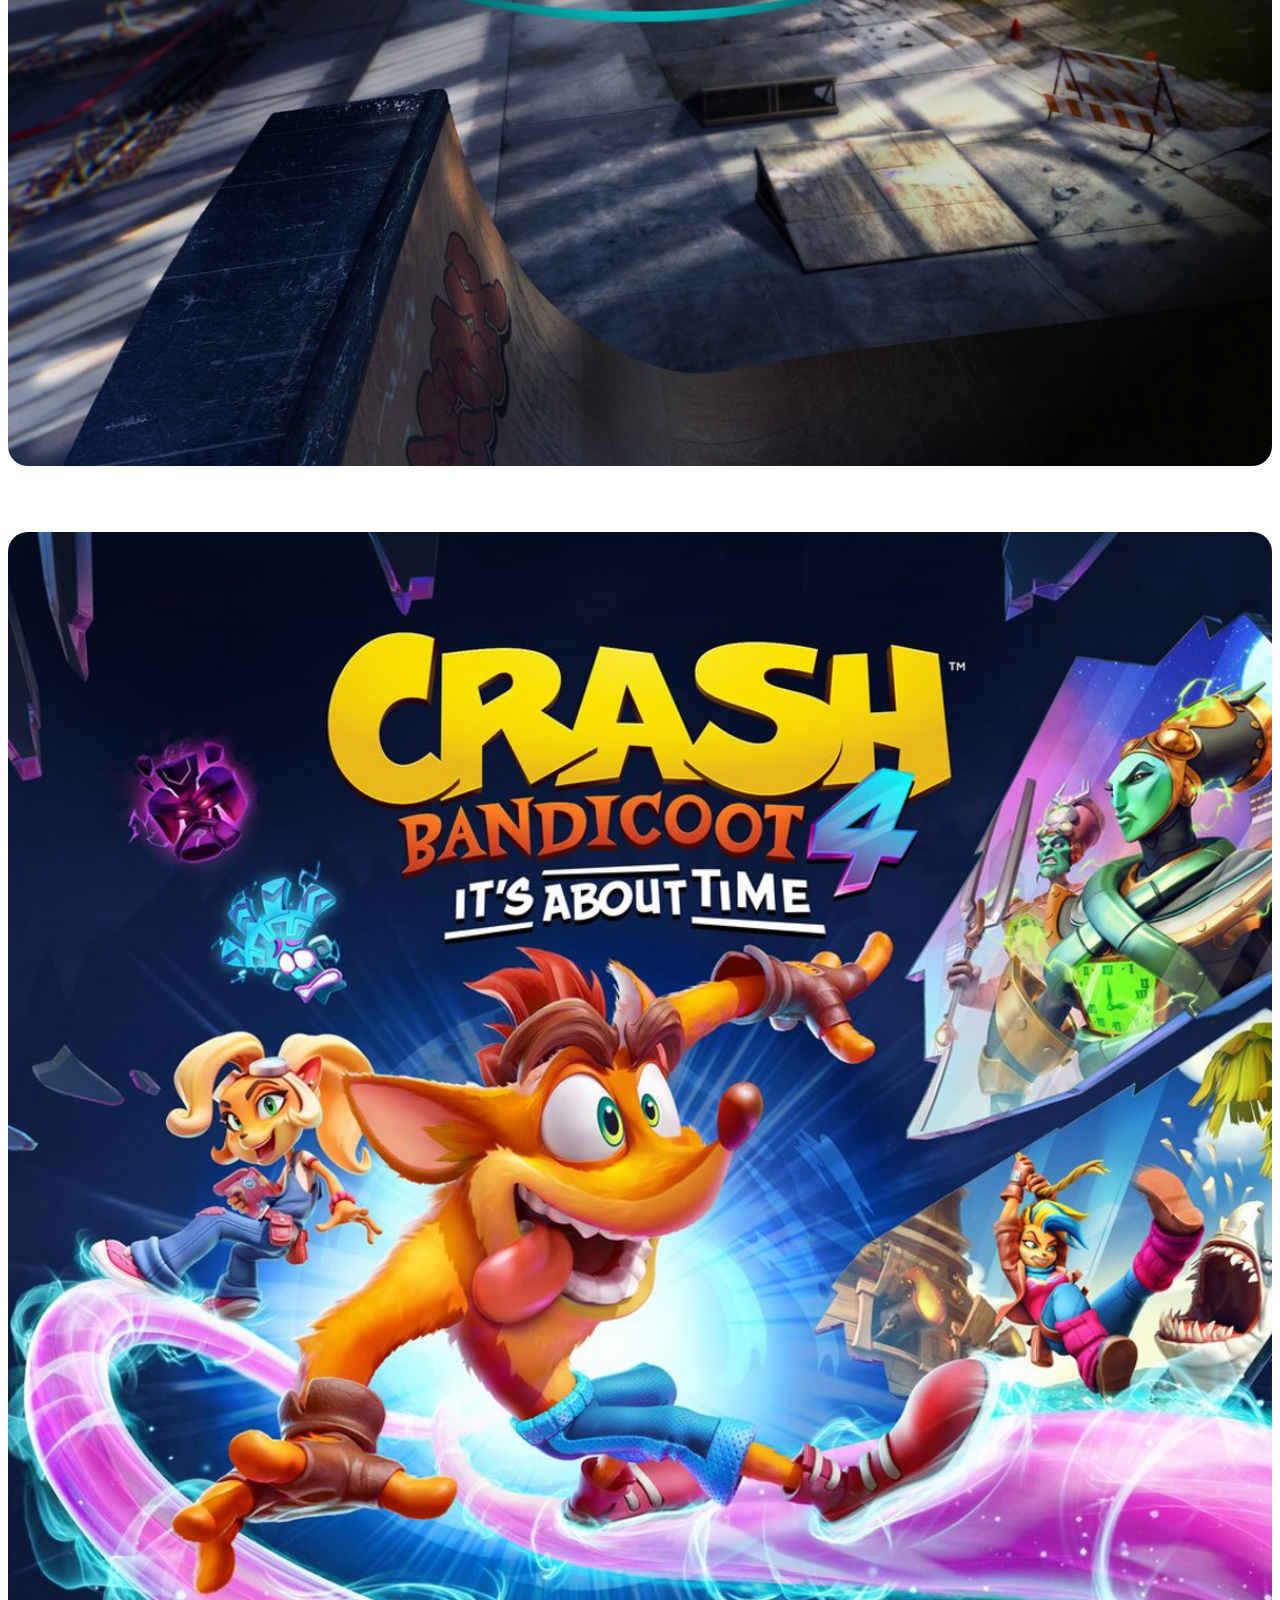
==== commit ee63e7ab: "add fix" ====
--- a/index.html
+++ b/index.html
@@ -120,36 +120,40 @@
                         <div class="row">
                             <div class="col-lg-2 col-md-4 col-sm-4 col-6">
                                 <div class="img_box_game py-2">
-                                    <img class="game" src="img/returnal-listing-thumb-01-ps5.jpg" alt="">
+                                    <img class="game game_active game_select "
+                                        src="img/returnal-listing-thumb-01-ps5.jpg" alt="">
                                 </div>
                             </div>
 
                             <div class="col-lg-2 col-md-4 col-sm-4 col-6 py-2">
                                 <div class="img_box_game">
-                                    <img class="game " src="img/ratchet-and-clank-rift-apart-keyart.jpg" alt="">
+                                    <img class="game game_select " src="img/ratchet-and-clank-rift-apart-keyart.jpg"
+                                        alt="">
                                 </div>
                             </div>
 
                             <div class="col-lg-2 col-md-4 col-sm-4 col-6 py-2 ">
                                 <div class="img_box_game">
-                                    <img class="game" src="img/returnal-listing-thumb-01-ps5.jpg" alt="">
+                                    <img class="game game_select" src="img/returnal-listing-thumb-01-ps5.jpg" alt="">
                                 </div>
                             </div>
 
                             <div class="col-lg-2 col-md-4 col-sm-4 col-6 py-2">
                                 <div class="img_box_game">
-                                    <img class="game" src="img/ratchet-and-clank-rift-apart-keyart.jpg" alt="">
+                                    <img class="game game_select" src="img/ratchet-and-clank-rift-apart-keyart.jpg"
+                                        alt="">
                                 </div>
                             </div>
                             <div class="col-lg-2 col-md-4 col-sm-4 col-6 py-2">
                                 <div class="img_box_game">
-                                    <img class="game" src="img/returnal-listing-thumb-01-ps5.jpg" alt="">
+                                    <img class="game game_select" src="img/returnal-listing-thumb-01-ps5.jpg" alt="">
                                 </div>
                             </div>
 
                             <div class="col-lg-2 col-md-4 col-sm-4 col-6 py-2">
                                 <div class="img_box_game">
-                                    <img class="game" src="img/ratchet-and-clank-rift-apart-keyart.jpg" alt="">
+                                    <img class="game game_select" src="img/ratchet-and-clank-rift-apart-keyart.jpg"
+                                        alt="">
                                 </div>
                             </div>
 
@@ -161,7 +165,7 @@
             <!-- /sezione hero  -->
 
             <!-- sezione playstation 5  -->
-            <section class="play-5 py-4">
+            <section class="play-5 py-4 ">
 
                 <div class="container-fluid">
                     <div class="row">
@@ -191,38 +195,37 @@
 
                     <div class="row">
                         <div class="col-4 col-sm-4 col-md">
-                            <div class="play_5_thumb_box text-center py-2">
-                                <img class="play_5_thumb " src="img/playstation-5-thumb.png" alt="">
-                                <p>console PS5</p>
+                            <div class="play_5_active text-center py-2">
+                                <img class="play_5_thumb  " src="img/playstation-5-thumb.png" alt="">
+                                <p class="py-2 d-none d-sm-none d-md-block">console PS5</p>
                             </div>
 
                         </div>
                         <div class="col-4 col-sm-4 col-md">
                             <div class="play_5_thumb_box text-center py-2">
                                 <img class="play_5_thumb " src="img/joypad-thumb.png" alt="">
-                                <p>Controller wireless DualSense™</p>
+                                <p class="d-none d-sm-none d-md-block">Controller wireless DualSense™</p>
                             </div>
 
                         </div>
                         <div class="col-4 col-sm-4 col-md">
                             <div class="play_5_thumb_box text-center py-2">
                                 <img class="play_5_thumb " src="img/headset-thumb.png" alt="">
-                                <p>Cuffie wireless con microfono PULSE 3™</p>
+                                <p class="d-none d-sm-none d-md-block">Cuffie wireless con microfono PULSE 3™</p>
                             </div>
 
                         </div>
                         <div class="col-4 col-sm-4 col-md">
                             <div class="play_5_thumb_box text-center py-2">
                                 <img class="play_5_thumb" src="img/remote-thumb.png" alt="">
-                                <p>Telecomando Media</p>
+                                <p class="d-none d-sm-none d-md-block">Telecomando Media</p>
                             </div>
 
                         </div>
                         <div class="col-4 col-sm-4 col-md">
                             <div class="play_5_thumb_box text-center py-2">
                                 <img class="play_5_thumb " src="img/camera-thumb.jpg" alt="">
-
-                                <p>Telecamea HD</p>
+                                <p class="d-none d-sm-none d-md-block">Telecamea HD</p>
                             </div>
 
 
@@ -235,7 +238,7 @@
             <!-- /sezione playstation 5  -->
 
             <!-- sezione banner  -->
-            <section class="banner_takes_two py-4">
+            <section class="banner_takes_two py-4 ">
                 <div class="box-hero  bkg_takes_two_img">
                     <div class="container-fluid ">
                         <div class="row">
@@ -346,7 +349,7 @@
 
             <!-- sezione playstation 4 -->
             <section class="section_play_4 py-4">
-                <div class="container-fluid">
+                <div class="container">
                     <div class="row ">
                         <div class="col text-center">
                             <h1>Esplora Playstation® 4</h1>
@@ -361,18 +364,20 @@
                         <div class="col-12 col-md-4 ">
                             <img class="play_4" src="img/ps4-slim-homepage-image-block.jpg" alt="">
                             <h2>Playstation 4</h2>
-                            <p class="text-secondary">Giochi incredibili live su PS4, con 1 TB di spazio di
-                                archiviazione</p>
+                            <p class="text-secondary">
+                                Giochi incredibili live su PS4, con 1 TB di spazio di archiviazione
+                            </p>
                             <div class="box_button border_blue">
                                 <button class="btn_custom btn_bckground_blue">Scopri di più</button>
                             </div>
-
                         </div>
                         <div class="col-12 col-md-4 ">
                             <img class="play_4" src="img/double11-202010-tw-psvr.jpg" alt="">
                             <h2>Playstation VR</h2>
                             <p class="text-secondary">
-                                Oltre 500 titoli ed esperienze di gioco. Scoprili tutti.
+                                Oltre 500 titoli ed esperienze di gioco.
+                                <br>
+                                Scoprili tutti.
                             </p>
                             <div class="box_button border_blue">
                                 <button class="btn_custom btn_bckground_blue">Scopri di più</button>
@@ -396,7 +401,7 @@
 
             <!-- sezione ps plus -->
             <section class="ps_plus bk_ps_plus ">
-                <div class="container-fluid ">
+                <div class="container ">
                     <div class="row align-items-center">
                         <div class="col-12 col-md-6 py-4 ">
                             <img class="ps_plus_logo" src="img/ps-plus-logo.png" alt="">
@@ -421,7 +426,7 @@
 
             <!-- sezione sconti -->
             <section class="sale py-4">
-                <div class="container-fluid">
+                <div class="container">
                     <div class="row ">
                         <div class="col text-center">
                             <h1>Nuovi sconti sul Playstation Store</h1>
@@ -452,7 +457,7 @@
 
             <!-- sezione ps now -->
             <section class="ps_now bk_ps_now py-4 ">
-                <div class="container-fluid ">
+                <div class="container ">
                     <div class="row align-items-center">
                         <div class="col-12 col-md-6 ">
                             <img class="ps_plus_logo" src="img/ps-now-logo-two-column.png" alt="">
@@ -513,7 +518,7 @@
 
                     </div>
                     <div class="col-12 col-md-4 col-lg-2">
-                        <ul>
+                        <ul class="list-unstyled">
                             <a href="#">
                                 <li>Link footer n</li>
                             </a>
@@ -535,7 +540,7 @@
                         </ul>
                     </div>
                     <div class="col-12 col-md-4 col-lg-2">
-                        <ul>
+                        <ul class="list-unstyled">
                             <a href="#">
                                 <li>Link footer n</li>
                             </a>
@@ -557,8 +562,8 @@
                         </ul>
 
                     </div>
-                    <div class="col-12 col-md-4 col-lg-2">
-                        <ul>
+                    <div class="col-12 col-md-4 col-lg-2 ">
+                        <ul class="list-unstyled">
                             <a href="#">
                                 <li>Link footer n</li>
                             </a>
--- a/css/style.css
+++ b/css/style.css
@@ -32,28 +32,38 @@
 }
 
 .border_gray:hover{
-    border: 1px solid #363636;
+    border: 2px solid #363636;
+    margin: -2px;
 }
 
 .border_red:hover{
-    border: 1px solid #cd3d0f;
+    border: 2px solid #cd3d0f;
+    margin: -2px;
 }
 
 .border_blue:hover{
-    border: 1px solid #2d64e6;
+    border: 2px solid #2d64e6;
+    margin: -2px;
 }
 
 .border_light_gray:hover{
-    border: 1px solid #d9dadc;
+    border: 2px solid #c4c6c7;
+    margin:-2px;
 }
 
 .border_white:hover{
-    border: 1px solid white;
+    border: 2px solid white;
+    margin: -2px;
 }
 
 .btn_bckground_grey {
   background-color: #363636;
 }
+
+.btn_bckground_grey:hover {
+    background-color: #5f5e5e;
+  }
+
 
 
 .btn_bckground_red {
@@ -116,12 +126,8 @@
 .nav_link{
     color: black;
     text-decoration: none;
-
-}
-
-.nav_link:hover{
-    color:grey;
-}
+}
+
 /*------------------
     MAIN
 -------------------*/
@@ -141,11 +147,6 @@
     background-image: url(../img/jumbo-bg.png);
 }
 
-.bkg_takes_two_img{
-    background-image: url(../img/it-takes-two-hero-banner-desktop.jpg);
-}
-
-
 .returnal,.takes_two{
     width: 200px;
 }
@@ -157,35 +158,49 @@
     transition: 0.3s;
 
 }
-.game:hover{
+.game_active{
+    border: 1px solid #0072ce;
+    padding: 2px;
+}
+
+.game_select:hover{
     border: 1px solid #0072ce;
     padding: 2px;
     position: relative;
-    top: -5px;
-    box-shadow: 10px 15px 15px grey;
+    top: -10px;
+    box-shadow: 5px 5px 15px grey;
 }
 /* sezione play 5 */
+.play_5_active{
+    min-height: 200px;
+    border-bottom: 1px solid #4095da ;
+}
+.play_5_thumb_box{
+    opacity: 50%;
+    min-height: 200px;
+}
 
 .play_5,.play_4,.ps_plus_april{
     width: 100%;
 }
+
 .play_5_thumb{
     width: 50% ;
-}
-
-.play_5_thumb_box{
-    opacity: 50%;
 }
 
 .play_5_thumb_box:hover{
     opacity: 1;
     border-bottom: 1px solid #4095da ;
+    margin-bottom: -1px;
 }
 
 
 /* sezione takes two  */
 section.banner_takes_two{
     color: white;
+}
+.bkg_takes_two_img{
+    background-image: url(../img/it-takes-two-hero-banner-desktop.jpg);
 }
 
 /* sezione ps plus  */
@@ -218,12 +233,9 @@
     transform: rotate(360deg);
 }
 
-
-
 /*------------------
     FOOTER
 -------------------*/
-
 footer {
     background-color: #00439c;
     color: white;
@@ -231,11 +243,6 @@
 
 .play_logo {
     width: 100px;
-
-}
-
-footer li {
-    list-style: none;
 }
 
 footer a {
@@ -246,11 +253,9 @@
 footer a:hover{
     color: lightgray;
 }
-
 .globe {
     width: 24px;
 }
-
 .sie_logo {
     display: block;
     width: 150px;
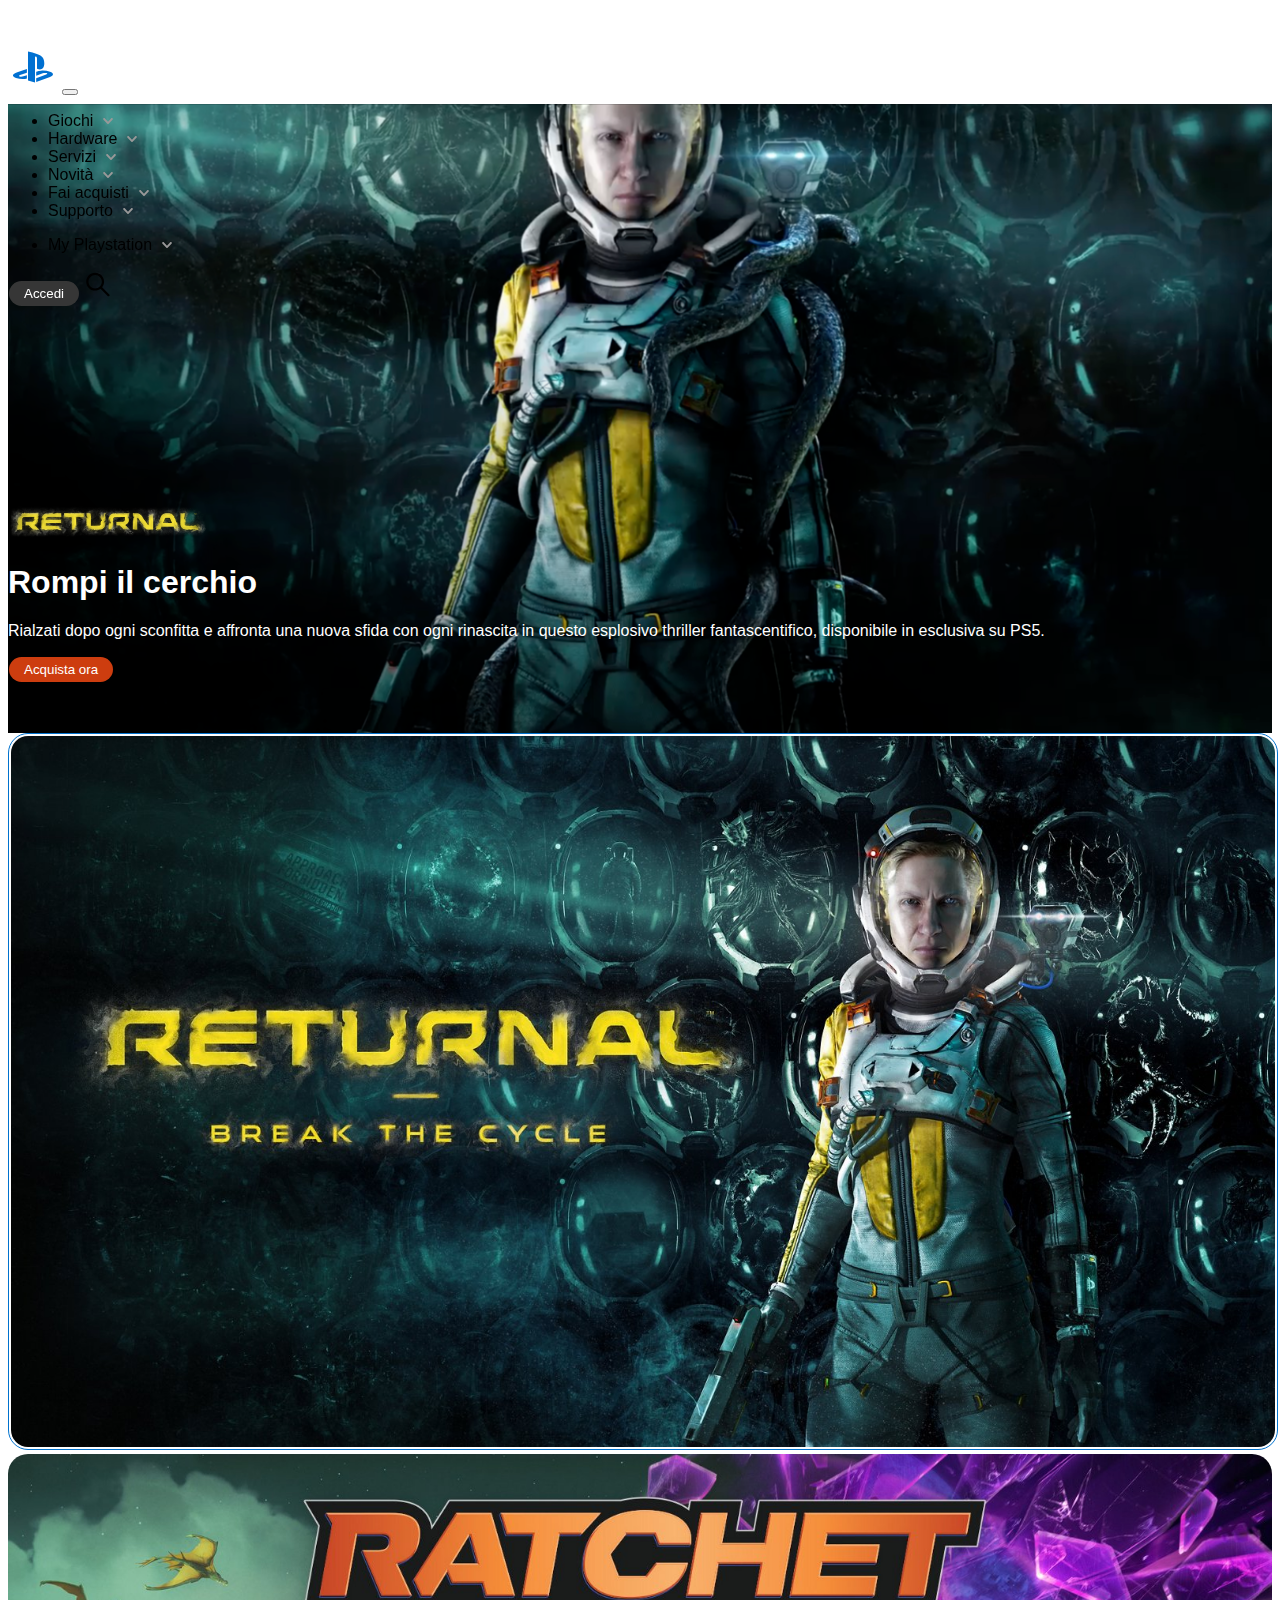
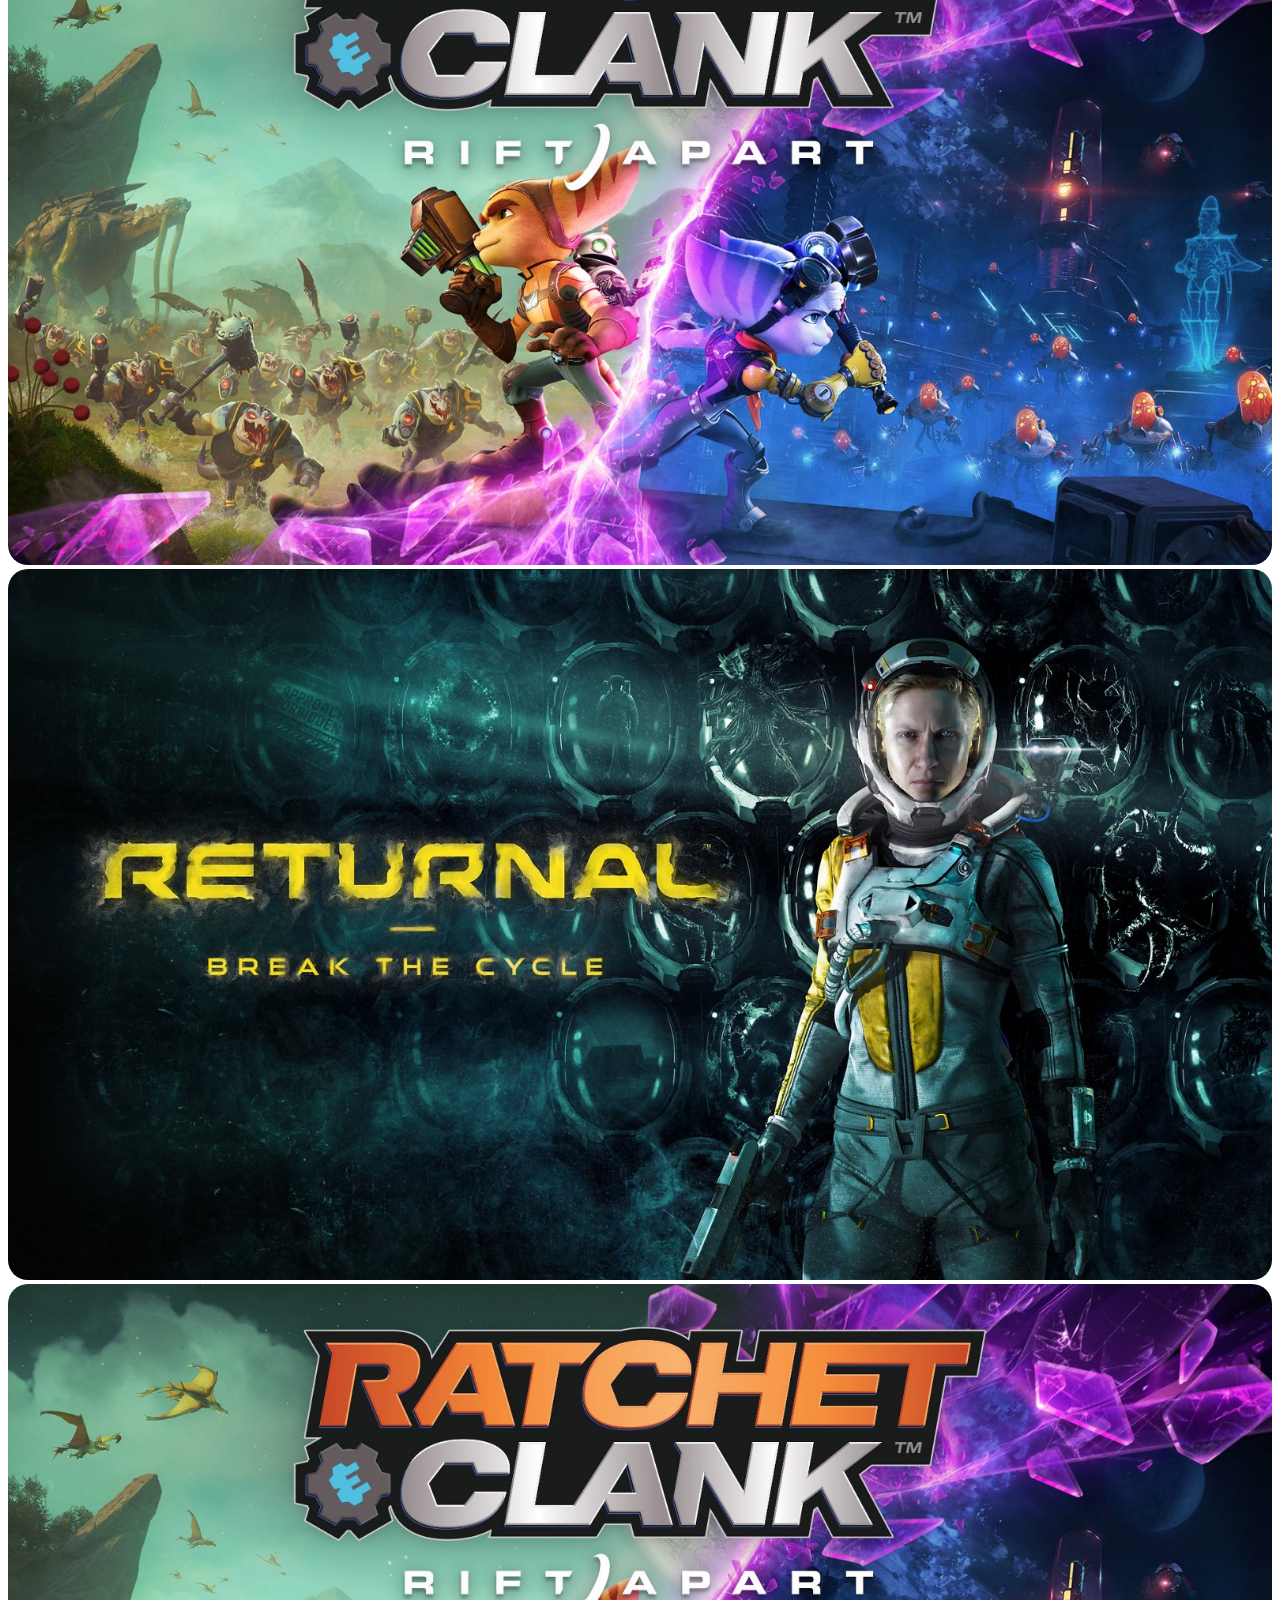
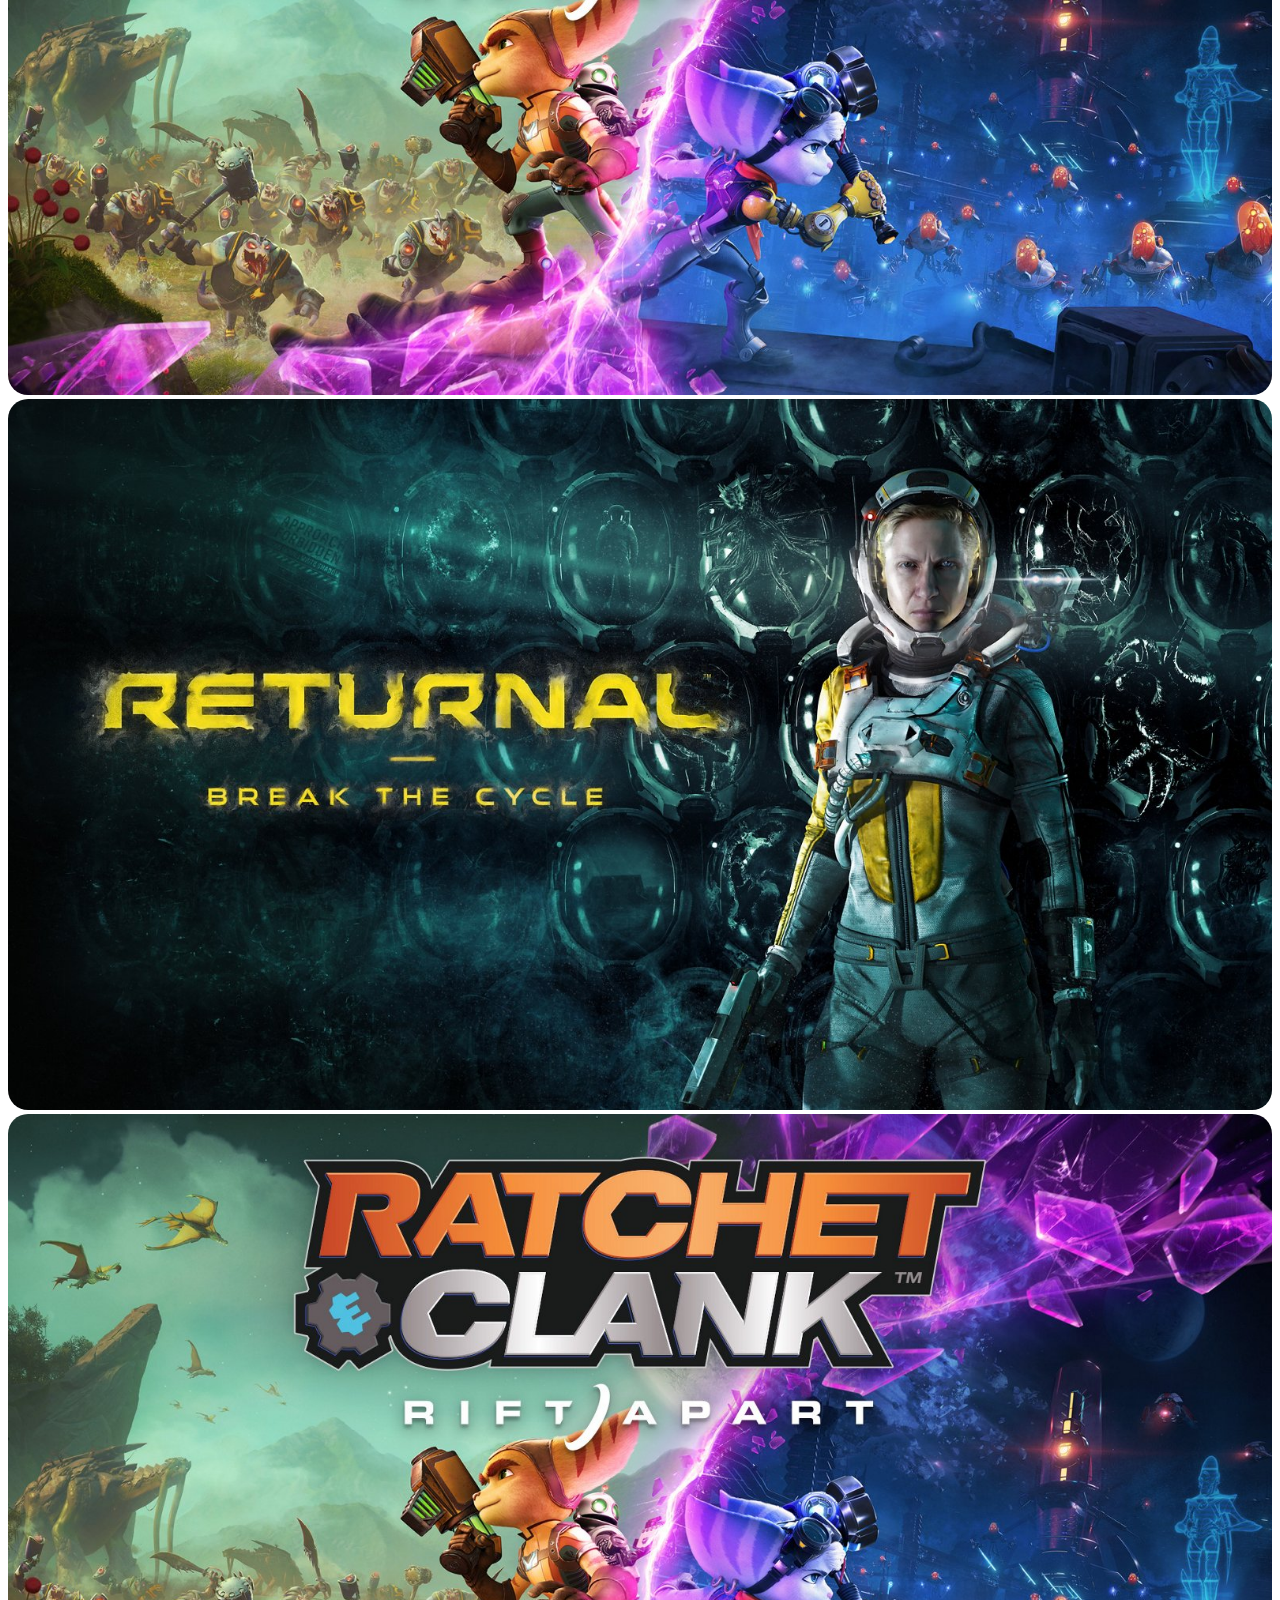
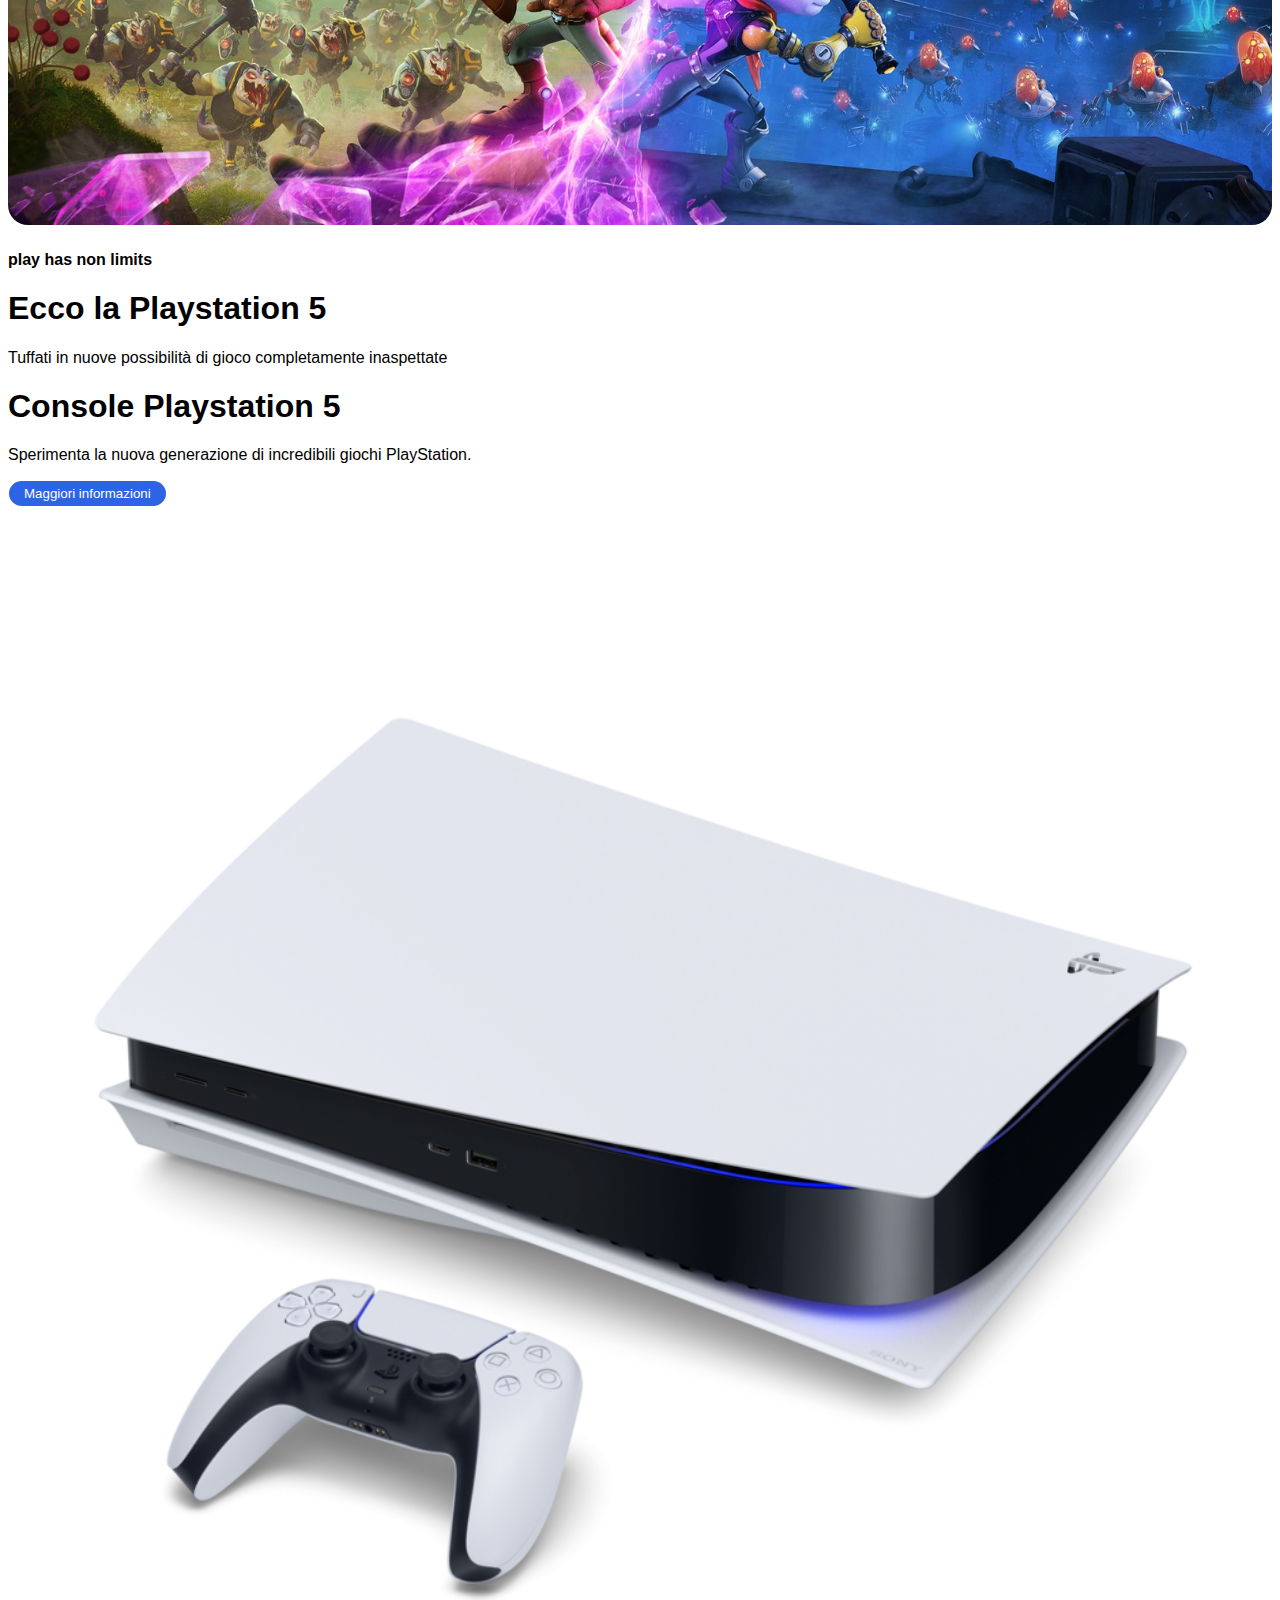
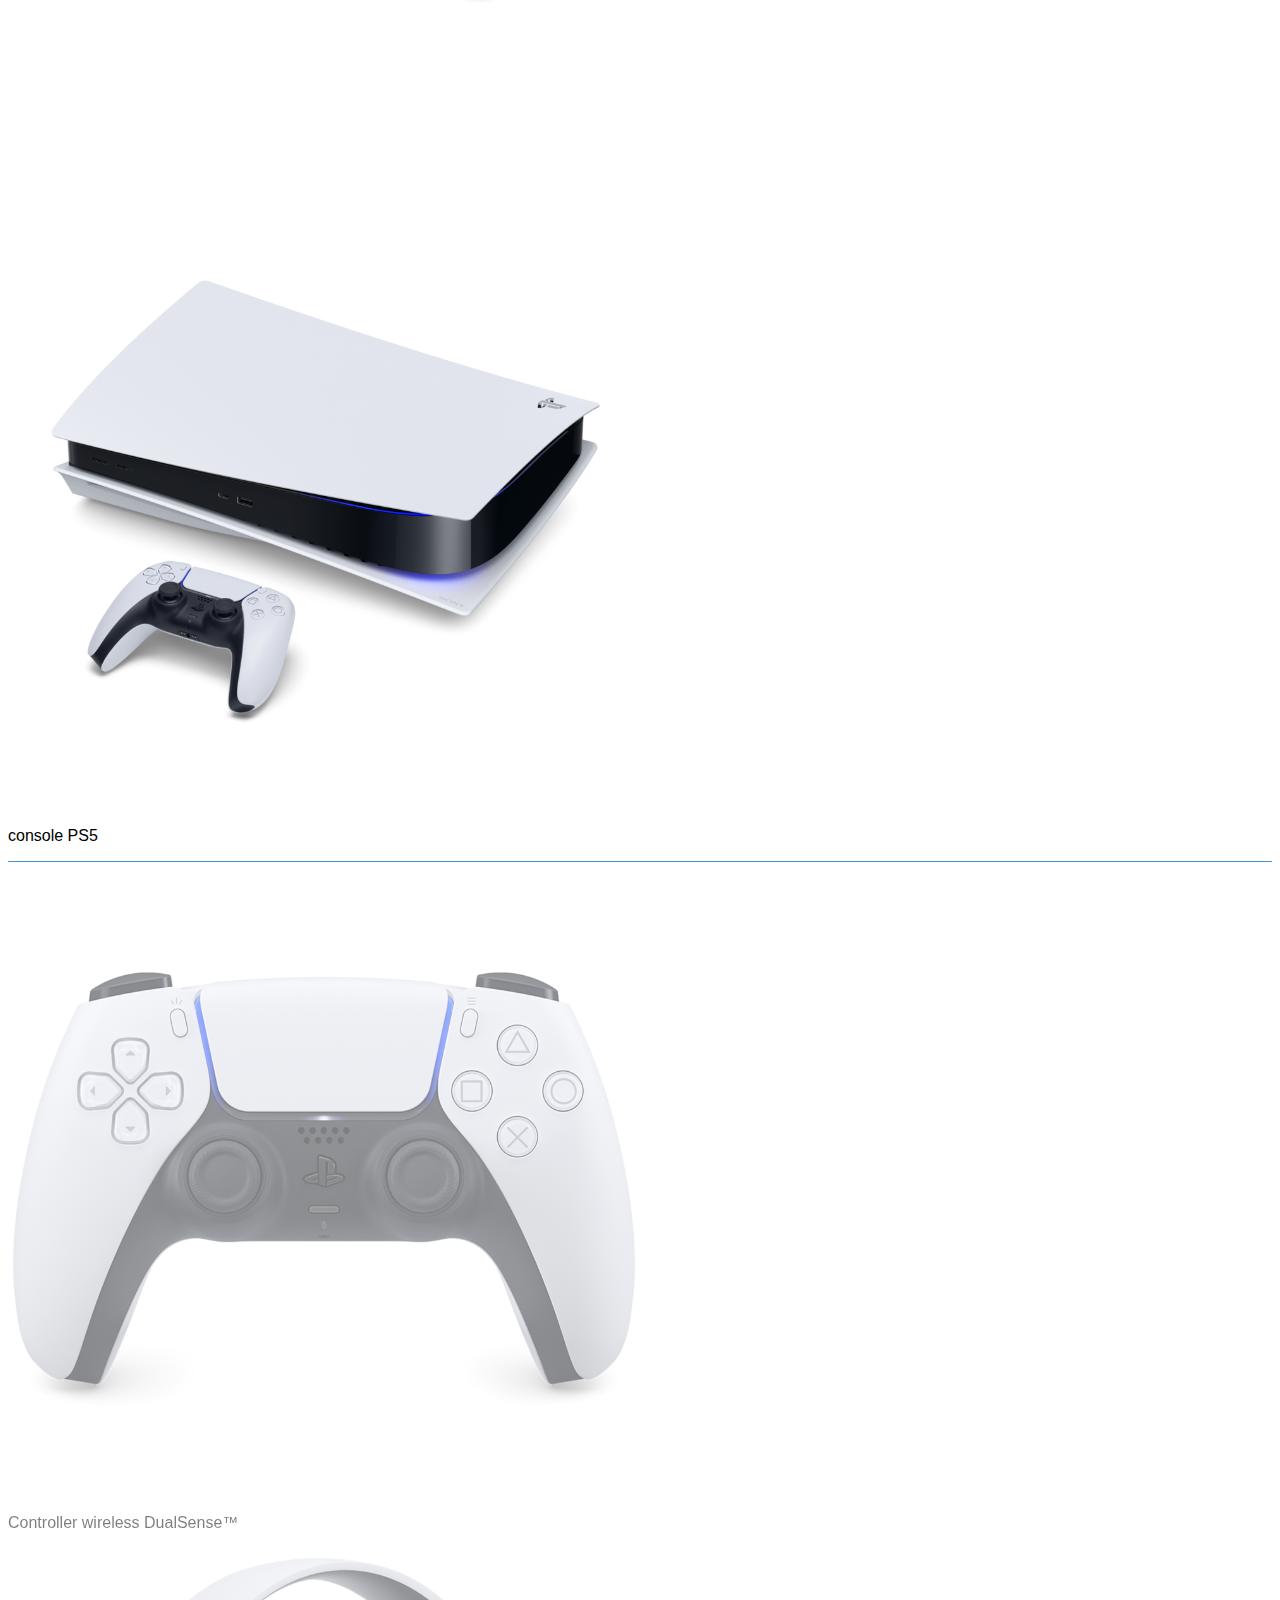
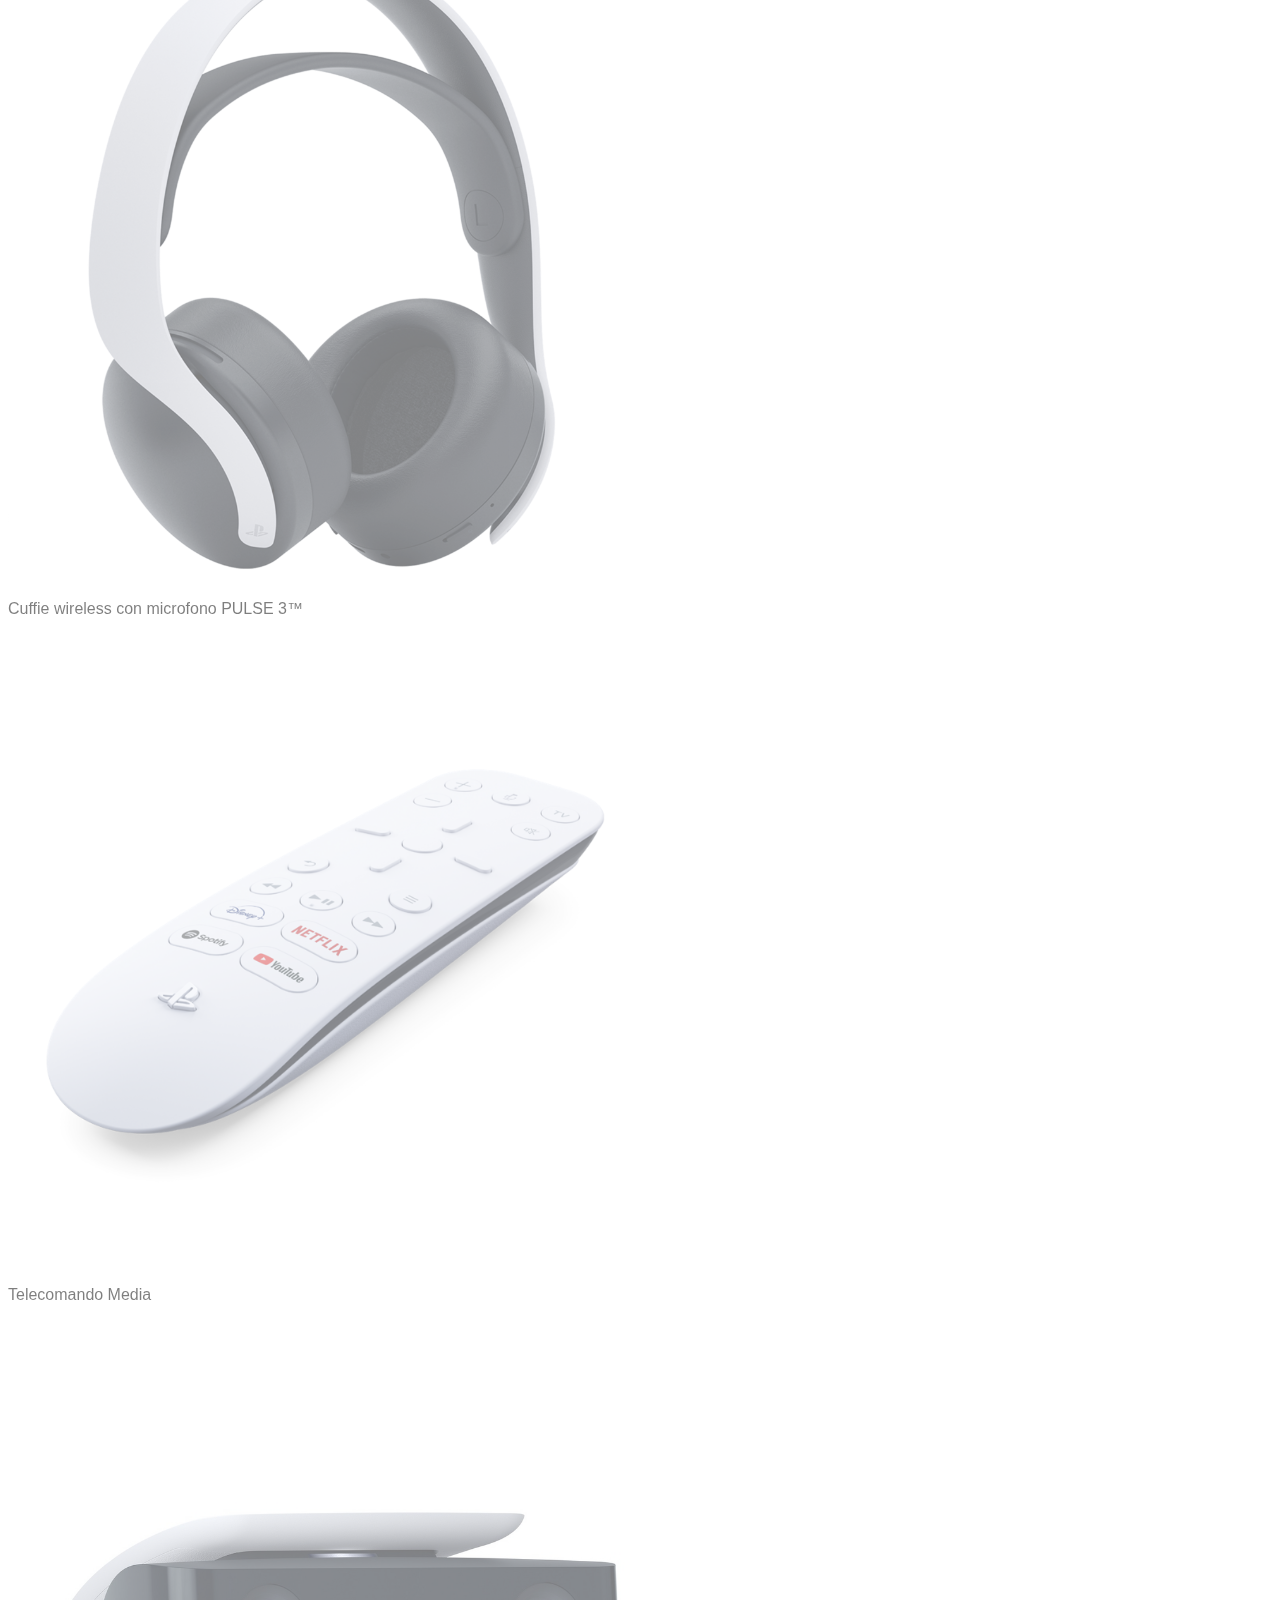
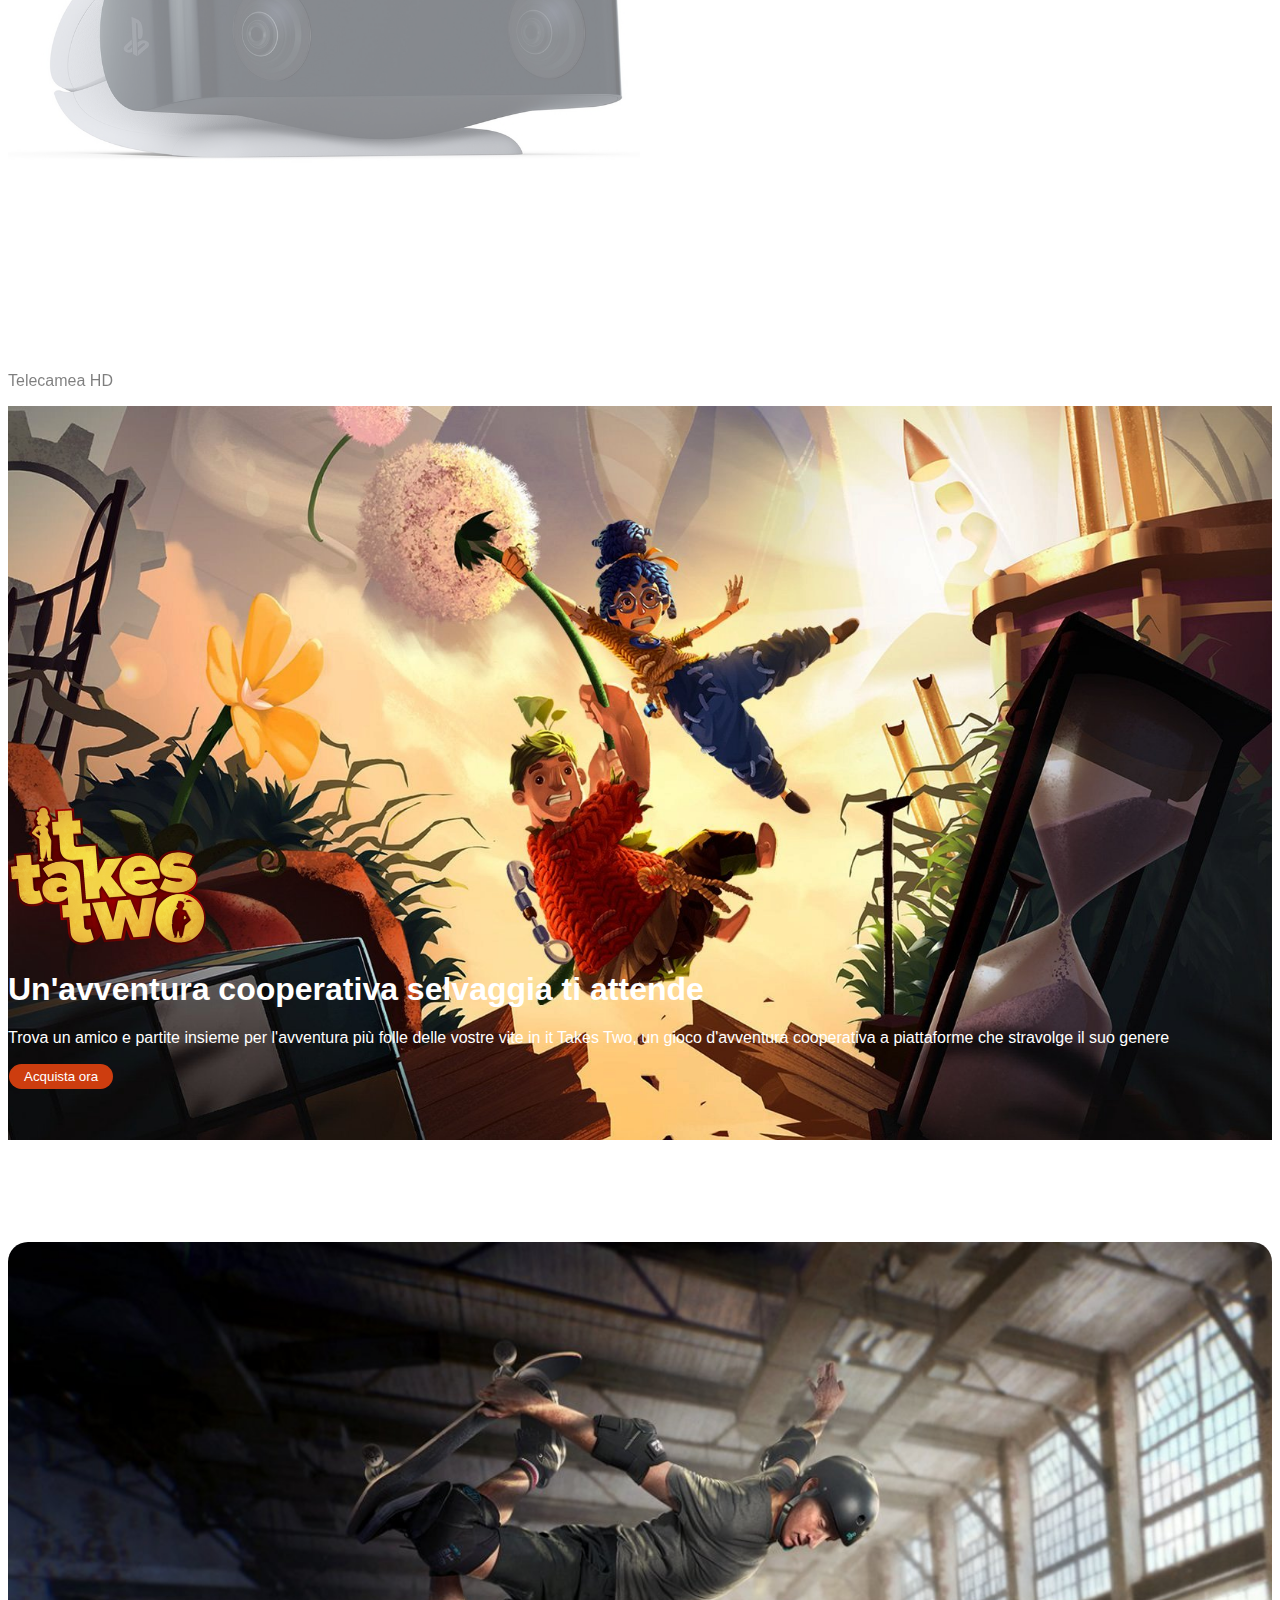
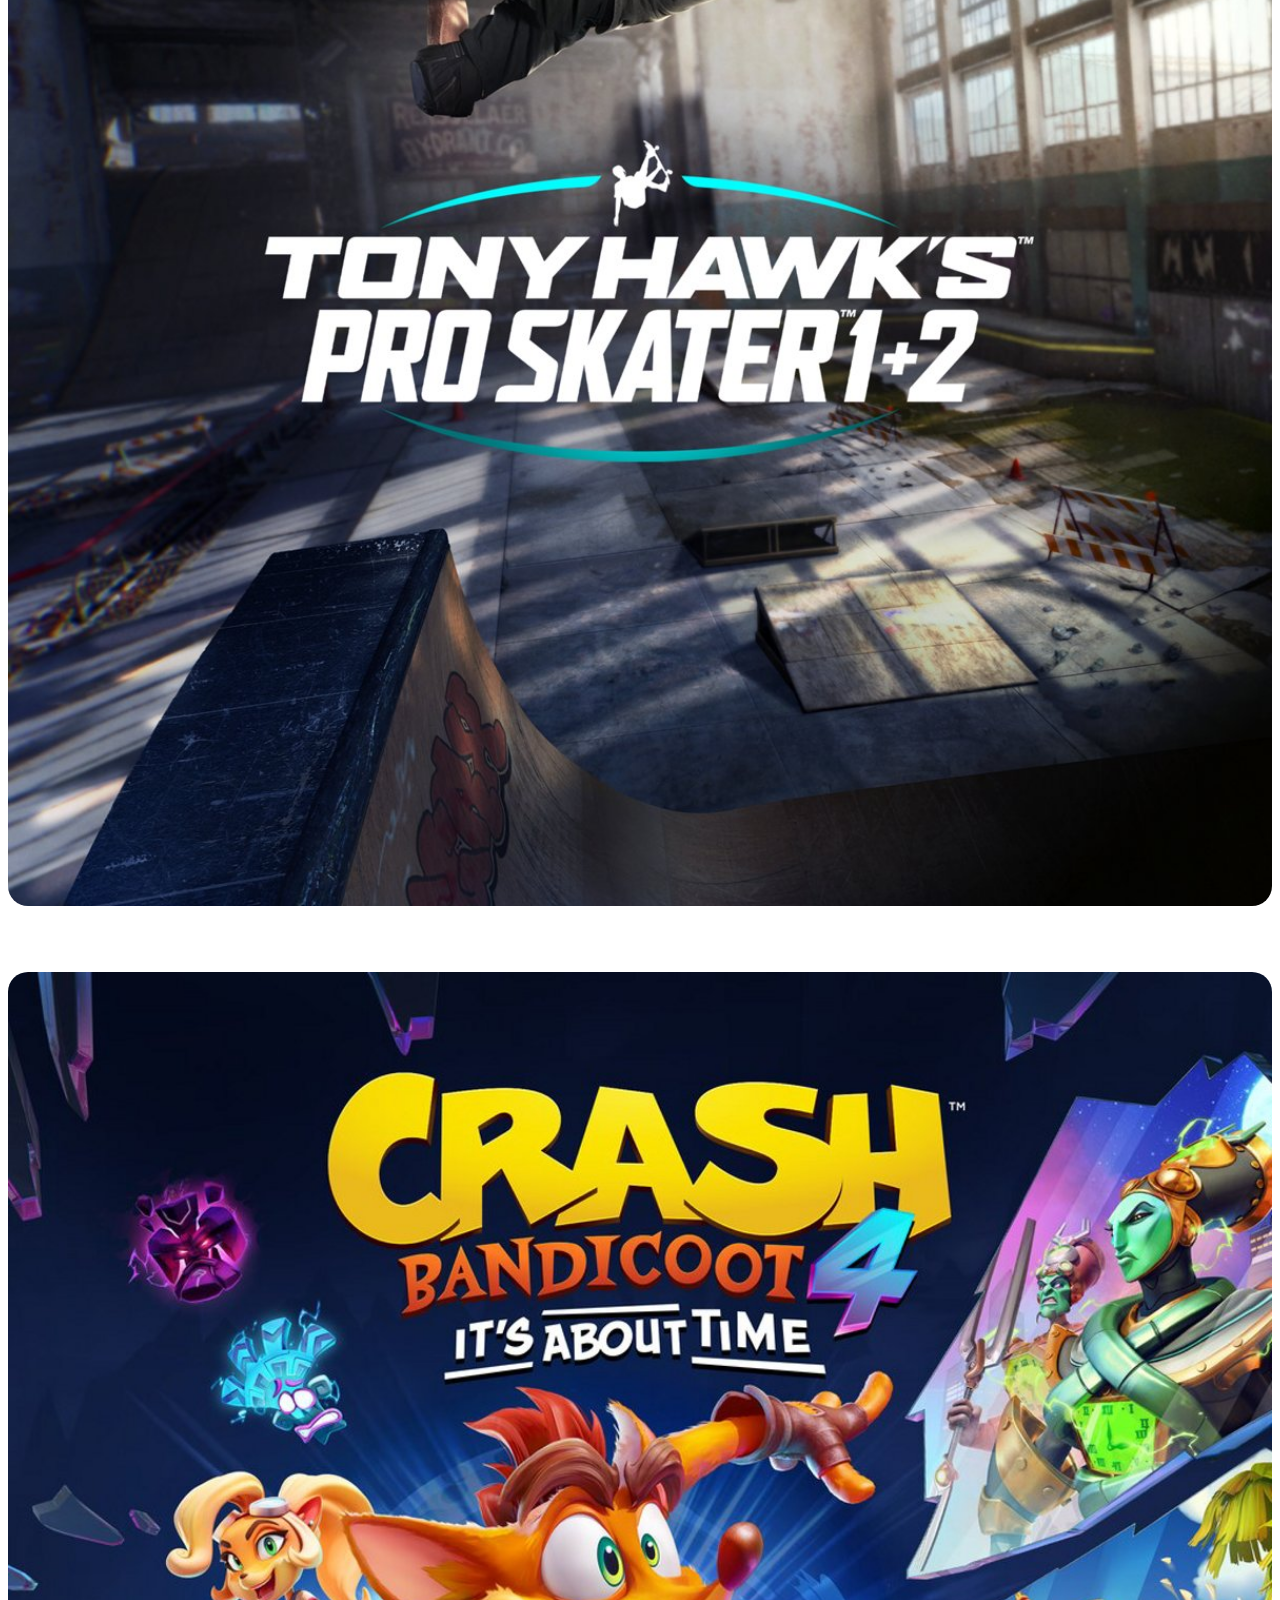
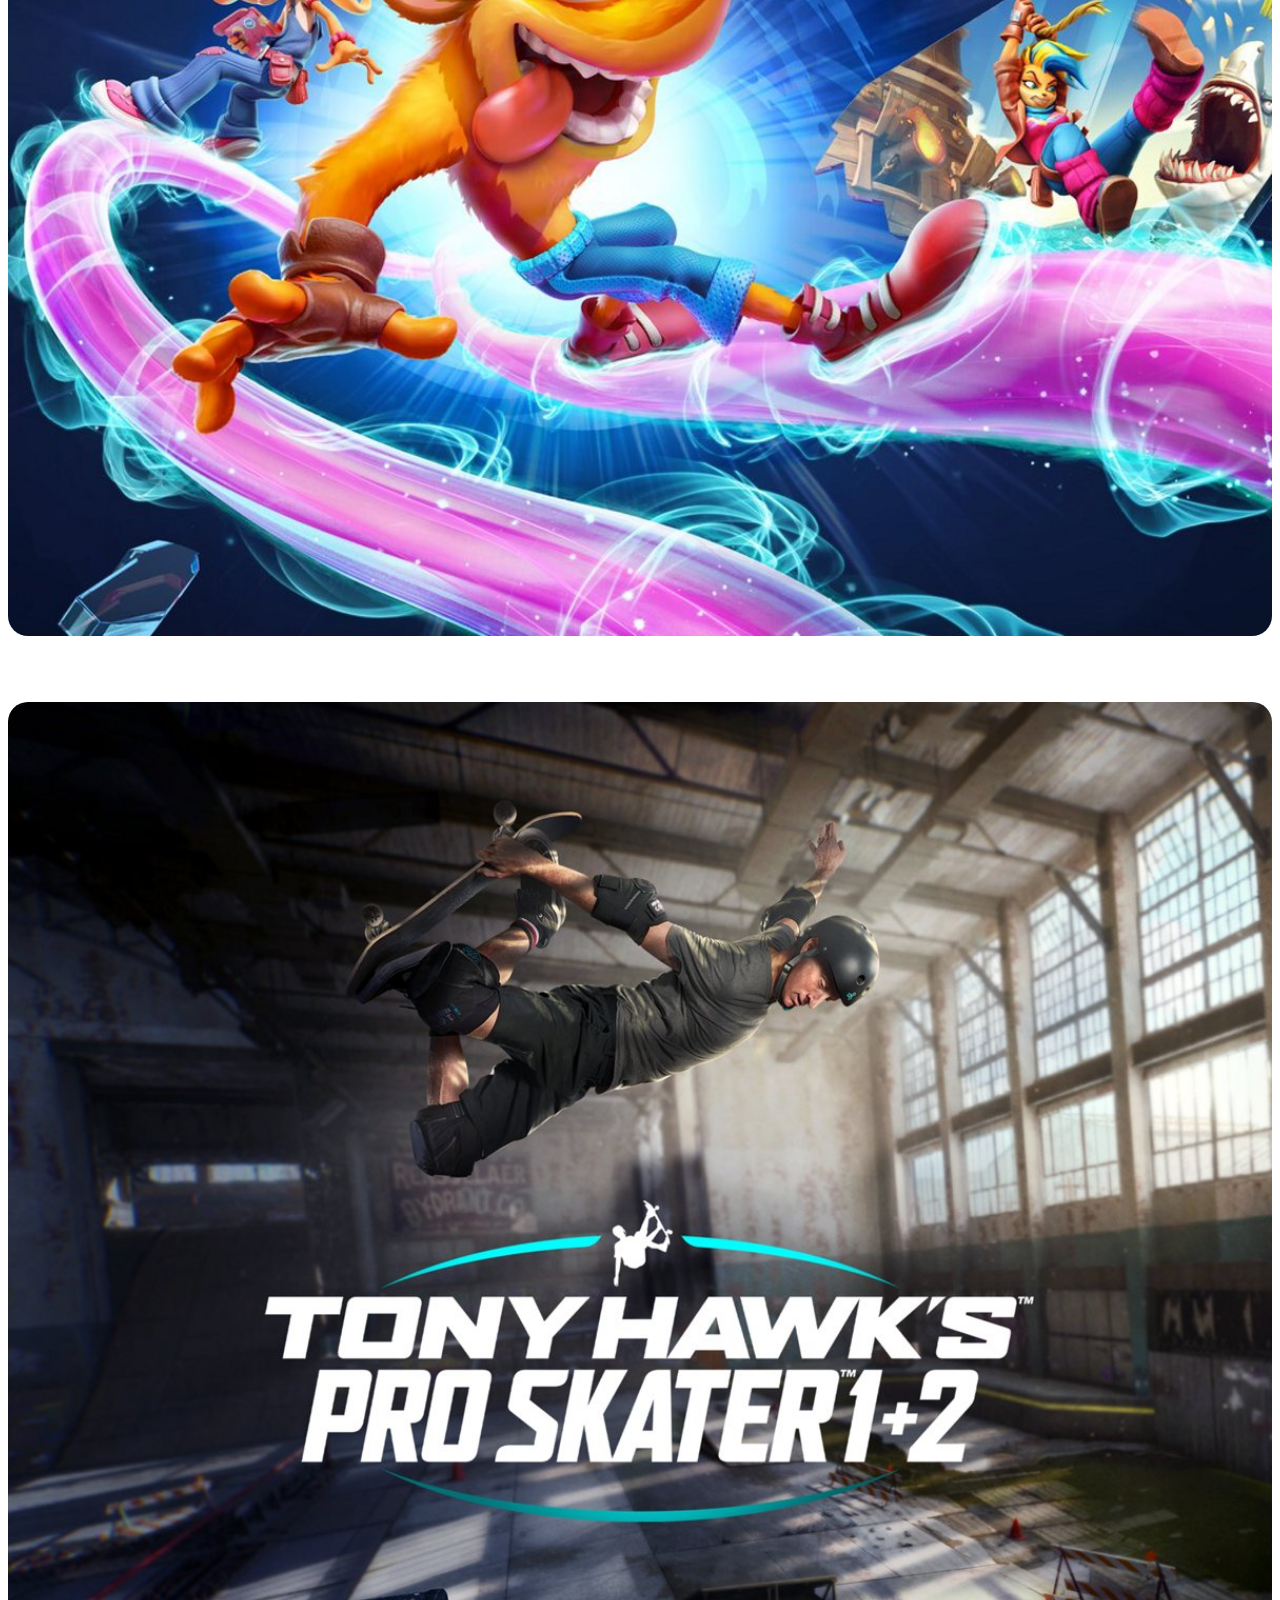
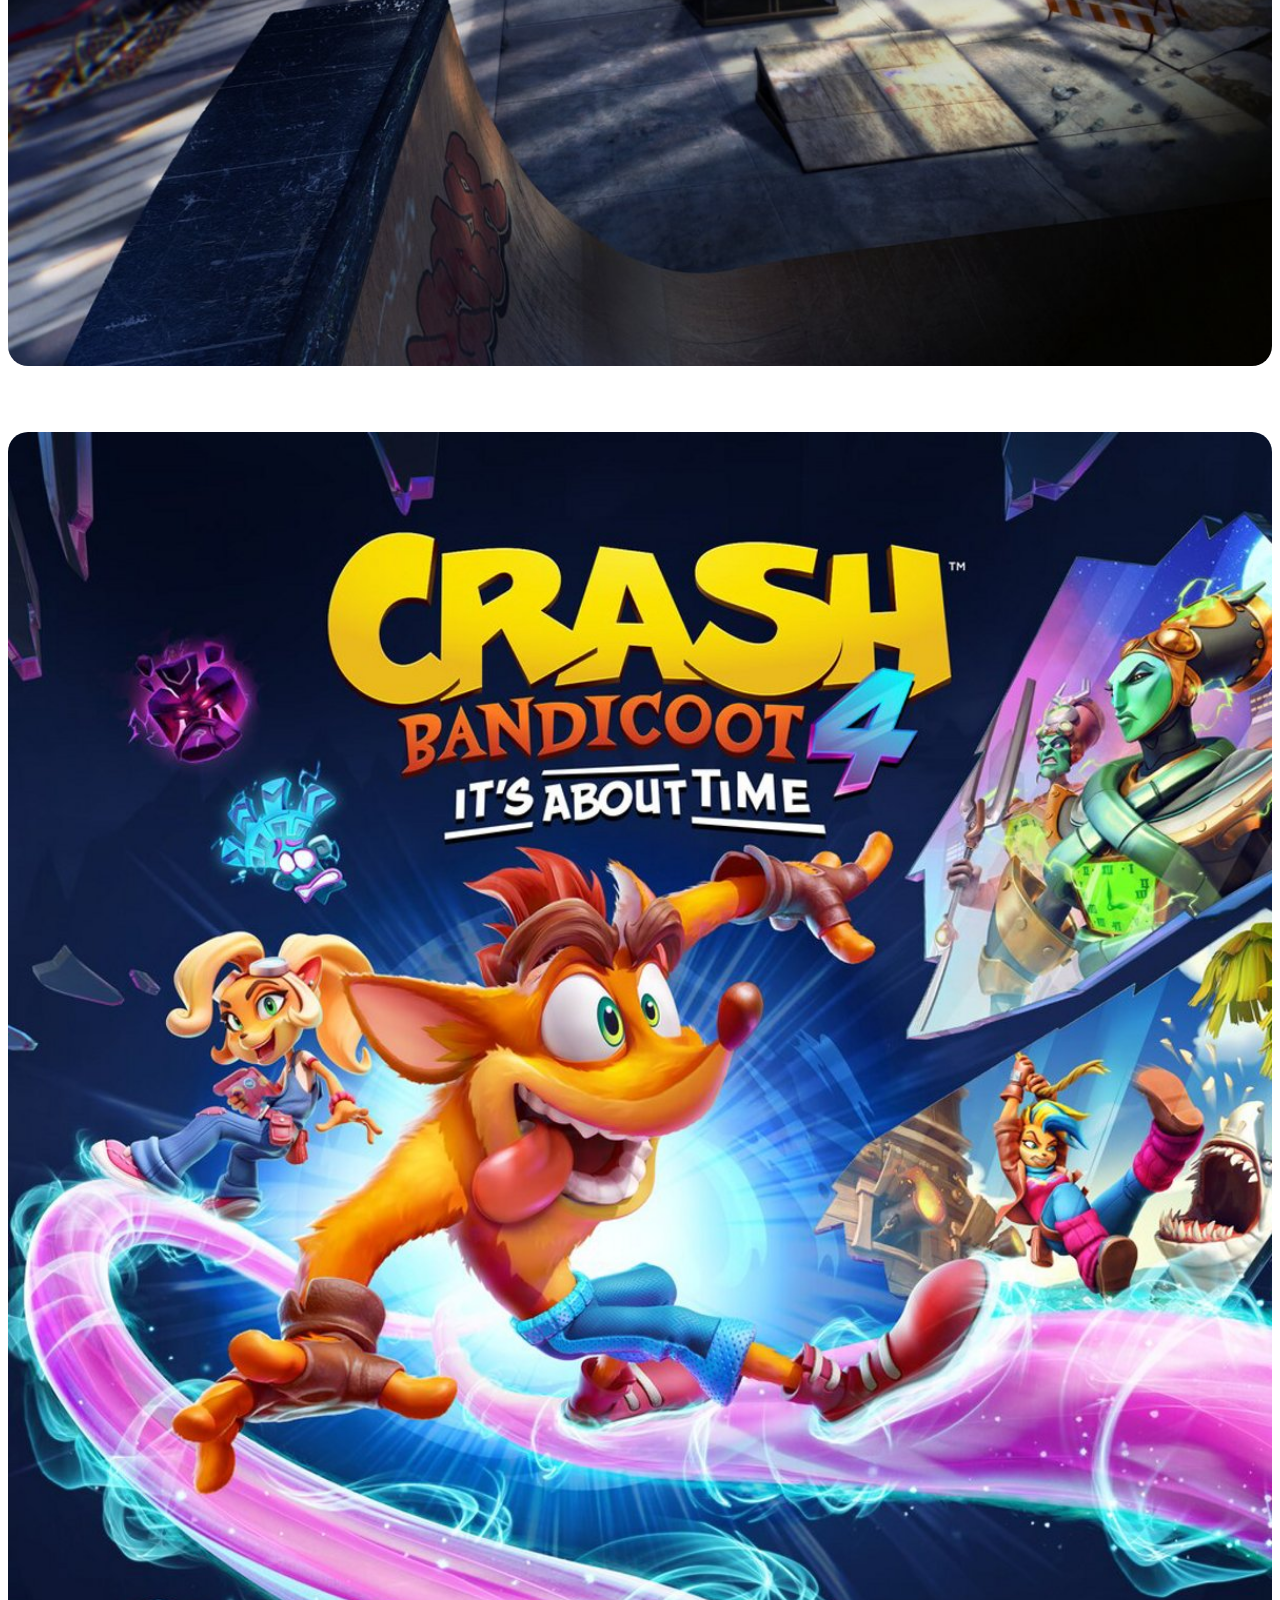
==== commit 883df368: "add fix container" ====
--- a/index.html
+++ b/index.html
@@ -97,7 +97,7 @@
             <!-- sezione hero  -->
             <section class="hero">
                 <div class="box-hero  bkg_hero_img">
-                    <div class="container-fluid ">
+                    <div class="container ">
                         <div class="row">
                             <div class="col-lg-4 col mx-4 py_banner">
                                 <img class="returnal " src="img/returnal-hero-banner-logo.png" alt="">
@@ -120,8 +120,7 @@
                         <div class="row">
                             <div class="col-lg-2 col-md-4 col-sm-4 col-6">
                                 <div class="img_box_game py-2">
-                                    <img class="game game_active game_select "
-                                        src="img/returnal-listing-thumb-01-ps5.jpg" alt="">
+                                    <img class="game game_active  " src="img/returnal-listing-thumb-01-ps5.jpg" alt="">
                                 </div>
                             </div>
 
@@ -167,7 +166,7 @@
             <!-- sezione playstation 5  -->
             <section class="play-5 py-4 ">
 
-                <div class="container-fluid">
+                <div class="container">
                     <div class="row">
                         <div class="col text-center">
                             <h4 class="text-uppercase small text-info fw-bold ">play has non limits</h4>
@@ -240,7 +239,7 @@
             <!-- sezione banner  -->
             <section class="banner_takes_two py-4 ">
                 <div class="box-hero  bkg_takes_two_img">
-                    <div class="container-fluid ">
+                    <div class="container ">
                         <div class="row">
                             <div class="col-lg-6 col mx-4 py_banner ">
                                 <img class="takes_two " src="img/it-takes-two-logo.png" alt="">
@@ -264,79 +263,79 @@
                         <p class="fw-bold">Giochi incredibili per PS4 e PS5 disponibili ora</p>
                         <div class="row ">
                             <div class="col-lg-2 col-md-4 col-sm-4 col-6">
-                                <div class="img_box_game">
+                                <div class="img_box_game my-2 ">
                                     <img class="game" src="img/tony-hawks-pro-skater-1-2-store-art.jpg" alt="">
                                     <h6>Tony Hawk's™ Pro Skater™ 1 + 2 </h6>
                                 </div>
                             </div>
 
                             <div class="col-lg-2 col-md-4 col-sm-4 col-6">
-                                <div class="img_box_game">
+                                <div class="img_box_game my-2">
                                     <img class="game " src="img/crash-bandicoot-4-its-about-time-store-art.jpg" alt="">
                                     <h6>Crash Bandicoot 4:It's About Time</h6>
                                 </div>
                             </div>
                             <div class="col-lg-2 col-md-4 col-sm-4 col-6">
-                                <div class="img_box_game">
+                                <div class="img_box_game my-2">
                                     <img class="game" src="img/tony-hawks-pro-skater-1-2-store-art.jpg" alt="">
                                     <h6>Tony Hawk's™ Pro Skater™ 1 + 2 </h6>
                                 </div>
                             </div>
 
                             <div class="col-lg-2 col-md-4 col-sm-4 col-6">
-                                <div class="img_box_game">
+                                <div class="img_box_game my-2">
                                     <img class="game " src="img/crash-bandicoot-4-its-about-time-store-art.jpg" alt="">
                                     <h6>Crash Bandicoot 4:It's About Time</h6>
                                 </div>
                             </div>
                             <div class="col-lg-2 col-md-4 col-sm-4 col-6">
-                                <div class="img_box_game">
+                                <div class="img_box_game my-2">
                                     <img class="game" src="img/tony-hawks-pro-skater-1-2-store-art.jpg" alt="">
                                     <h6>Tony Hawk's™ Pro Skater™ 1 + 2 </h6>
                                 </div>
                             </div>
 
                             <div class="col-lg-2 col-md-4 col-sm-4 col-6">
-                                <div class="img_box_game">
+                                <div class="img_box_game my-2">
                                     <img class="game " src="img/crash-bandicoot-4-its-about-time-store-art.jpg" alt="">
                                     <h6>Crash Bandicoot 4:It's About Time</h6>
                                 </div>
                             </div>
                             <div class="col-lg-2 col-md-4 col-sm-4 col-6">
-                                <div class="img_box_game">
+                                <div class="img_box_game my-2">
                                     <img class="game" src="img/tony-hawks-pro-skater-1-2-store-art.jpg" alt="">
                                     <h6>Tony Hawk's™ Pro Skater™ 1 + 2 </h6>
                                 </div>
                             </div>
 
                             <div class="col-lg-2 col-md-4 col-sm-4 col-6">
-                                <div class="img_box_game">
+                                <div class="img_box_game my-2">
                                     <img class="game " src="img/crash-bandicoot-4-its-about-time-store-art.jpg" alt="">
                                     <h6>Crash Bandicoot 4:It's About Time</h6>
                                 </div>
                             </div>
                             <div class="col-lg-2 col-md-4 col-sm-4 col-6">
-                                <div class="img_box_game">
+                                <div class="img_box_game my-2">
                                     <img class="game" src="img/tony-hawks-pro-skater-1-2-store-art.jpg" alt="">
                                     <h6>Tony Hawk's™ Pro Skater™ 1 + 2 </h6>
                                 </div>
                             </div>
 
                             <div class="col-lg-2 col-md-4 col-sm-4 col-6">
-                                <div class="img_box_game">
+                                <div class="img_box_game my-2">
                                     <img class="game " src="img/crash-bandicoot-4-its-about-time-store-art.jpg" alt="">
                                     <h6>Crash Bandicoot 4:It's About Time</h6>
                                 </div>
                             </div>
                             <div class="col-lg-2 col-md-4 col-sm-4 col-6">
-                                <div class="img_box_game">
+                                <div class="img_box_game my-2">
                                     <img class="game" src="img/tony-hawks-pro-skater-1-2-store-art.jpg" alt="">
                                     <h6>Tony Hawk's™ Pro Skater™ 1 + 2 </h6>
                                 </div>
                             </div>
 
                             <div class="col-lg-2 col-md-4 col-sm-4 col-6">
-                                <div class="img_box_game">
+                                <div class="img_box_game my-2">
                                     <img class="game " src="img/crash-bandicoot-4-its-about-time-store-art.jpg" alt="">
                                     <h6>Crash Bandicoot 4:It's About Time</h6>
                                 </div>
--- a/css/style.css
+++ b/css/style.css
@@ -8,7 +8,7 @@
 
 .py_banner{
     padding-top: 400px;
-    padding-bottom: 100px;
+    padding-bottom: 50px;
 }
 
 body {
@@ -155,7 +155,7 @@
     width: 100%;
     height: auto;
     border-radius: 20px;
-    transition: 0.3s;
+    transition: 1s;
 
 }
 .game_active{
@@ -167,7 +167,8 @@
     border: 1px solid #0072ce;
     padding: 2px;
     position: relative;
-    top: -10px;
+    margin-top: -15px;
+    top: 0px;
     box-shadow: 5px 5px 15px grey;
 }
 /* sezione play 5 */
